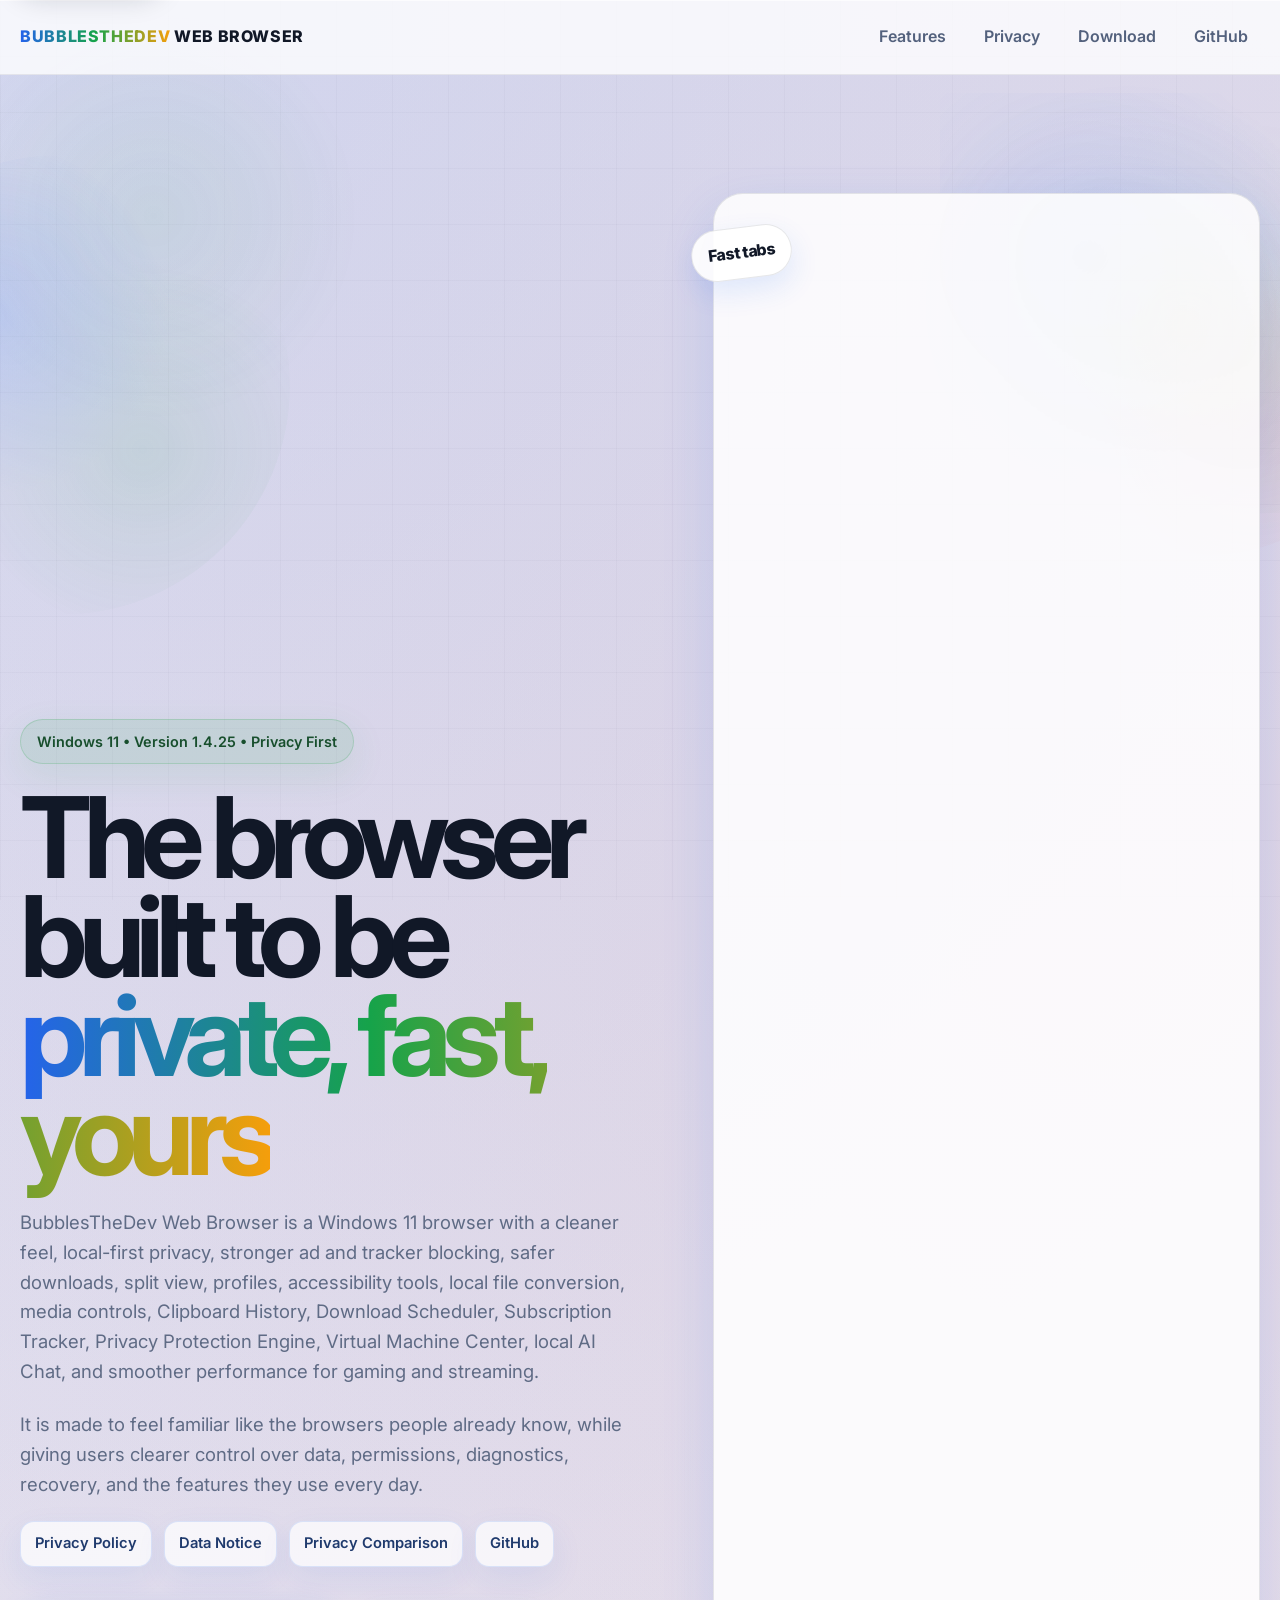
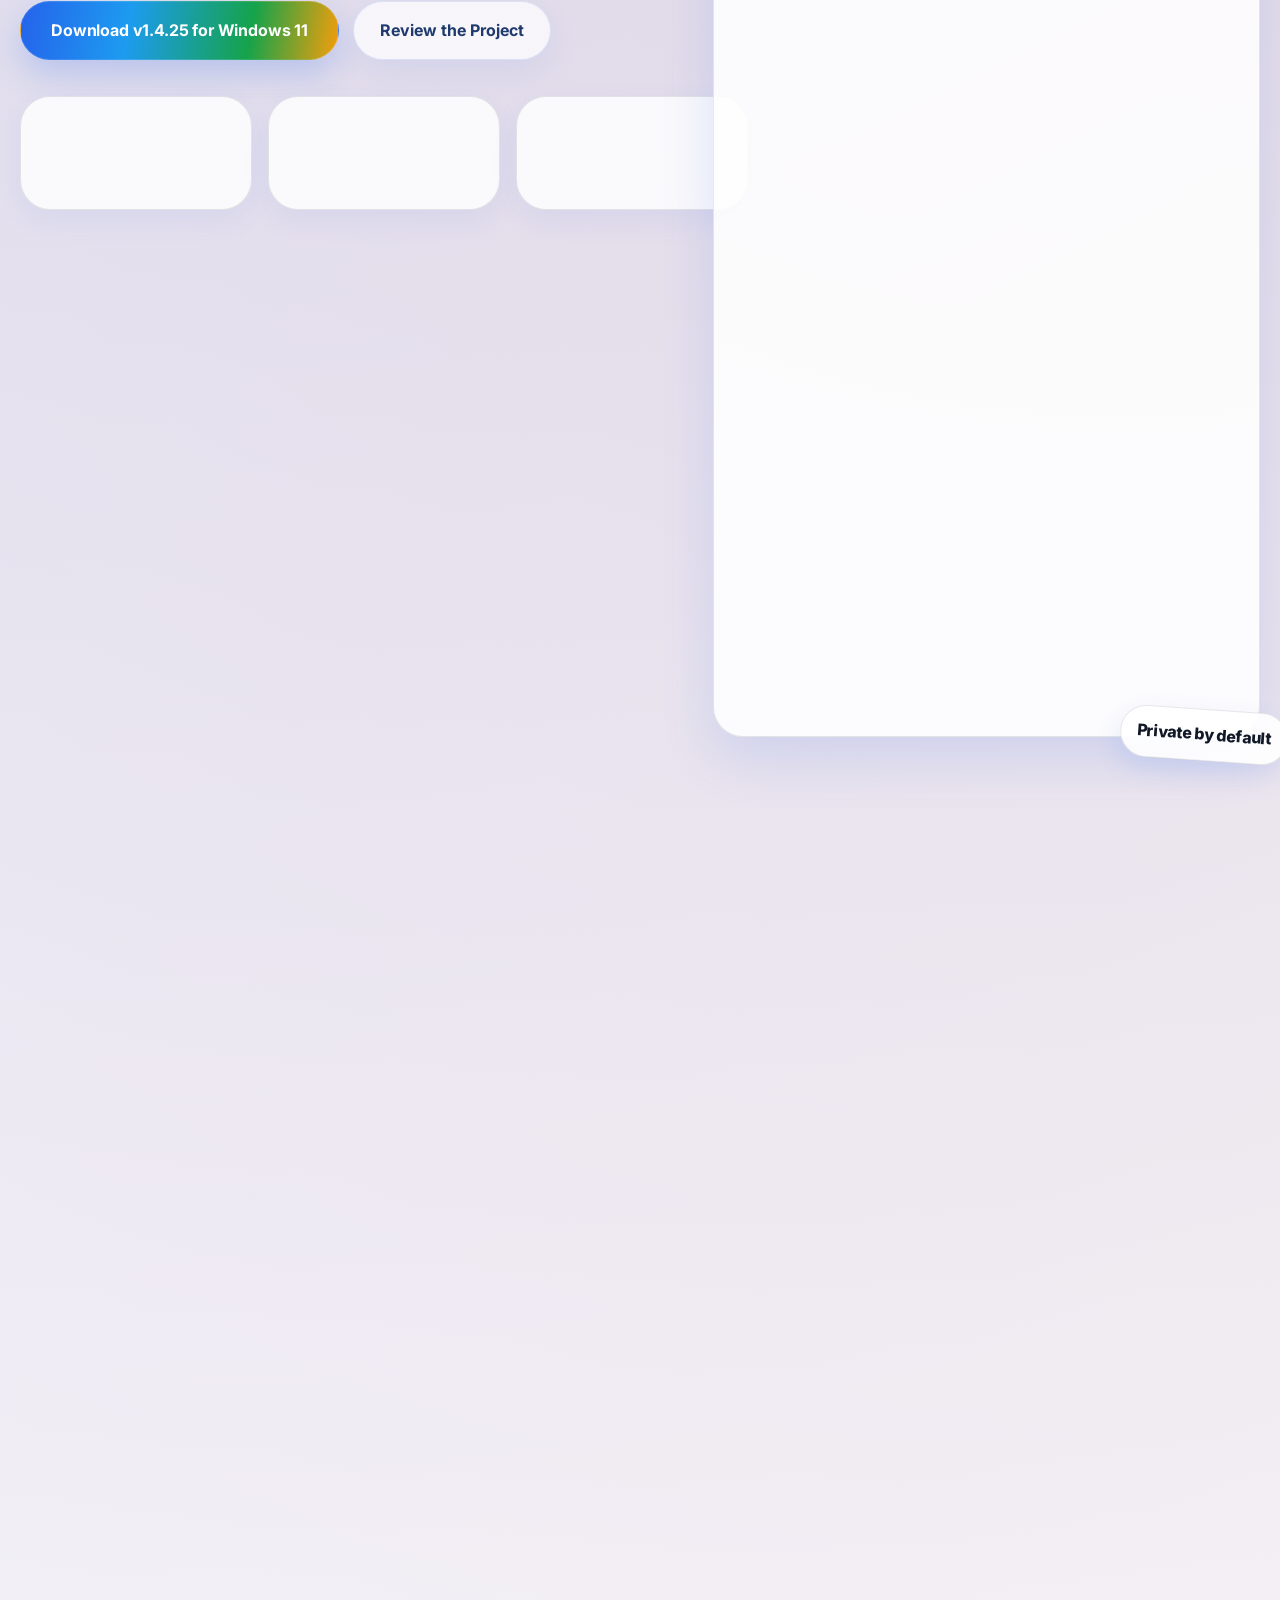
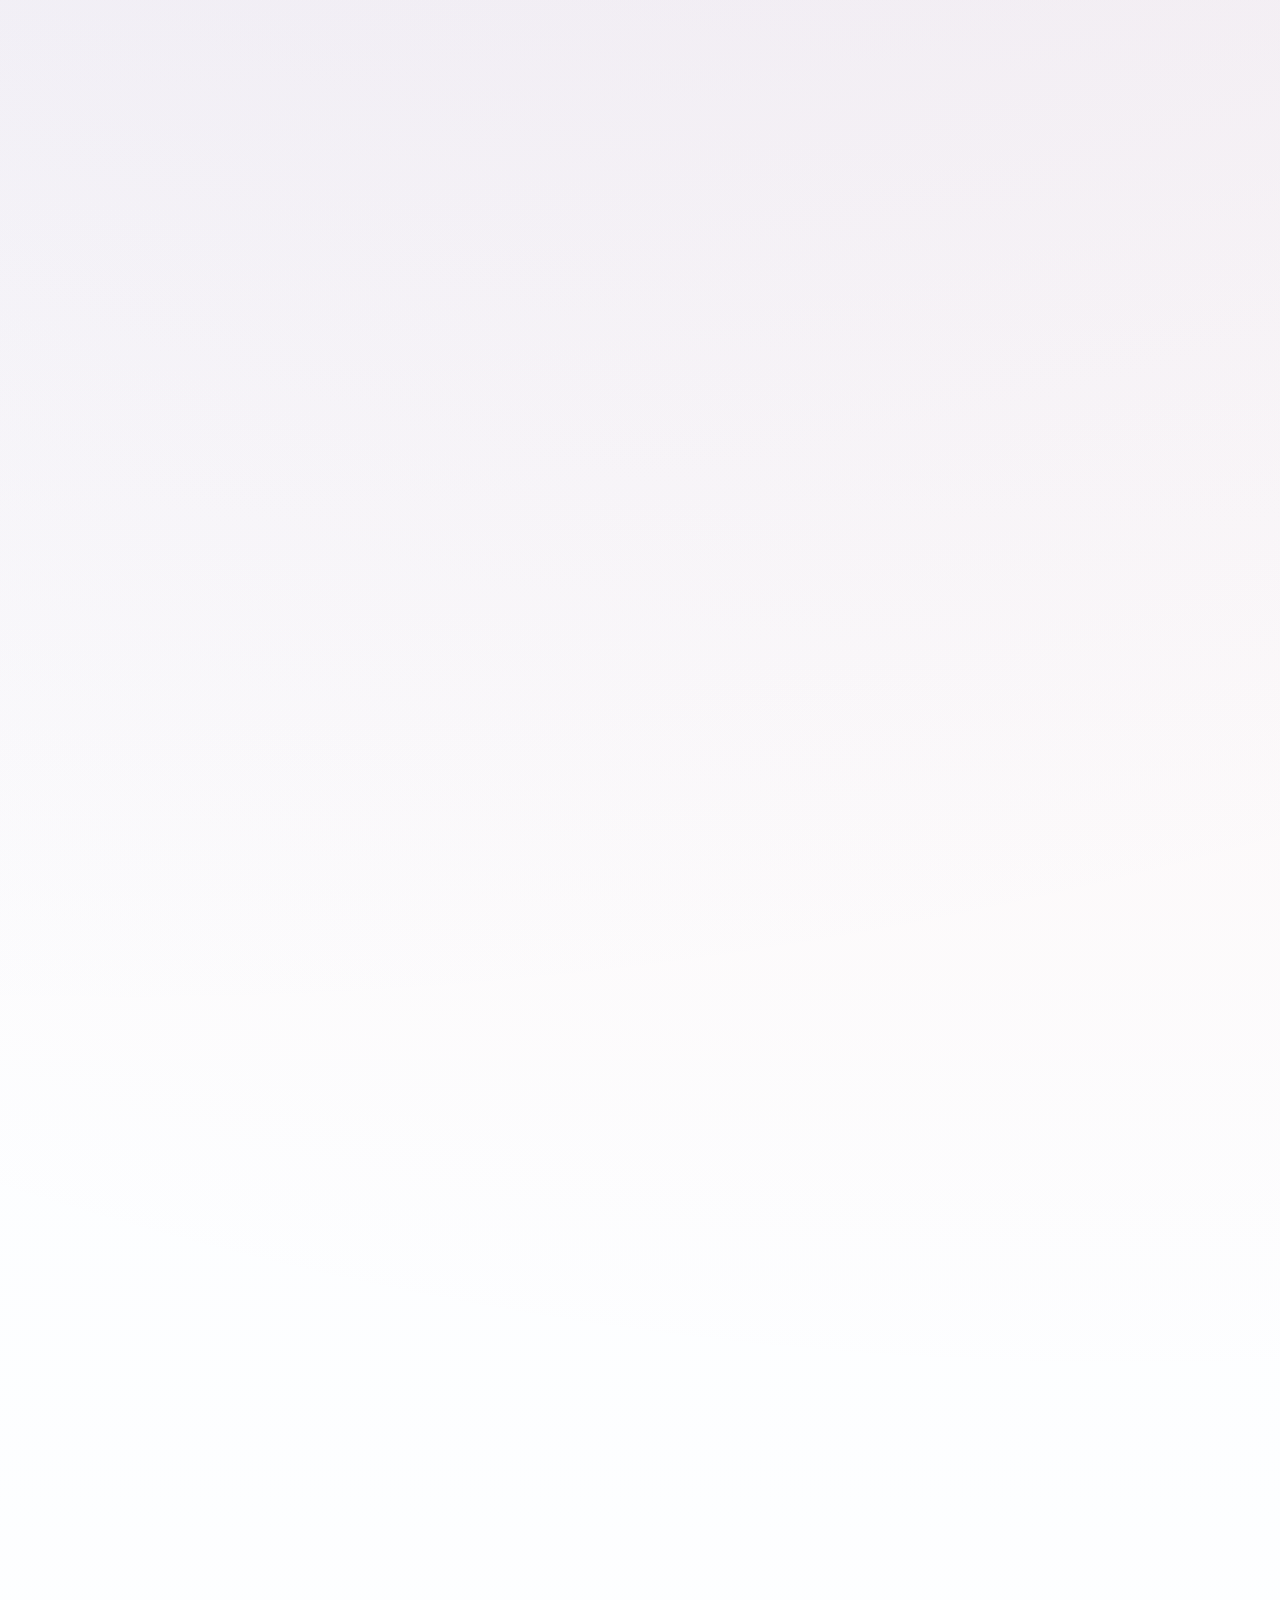
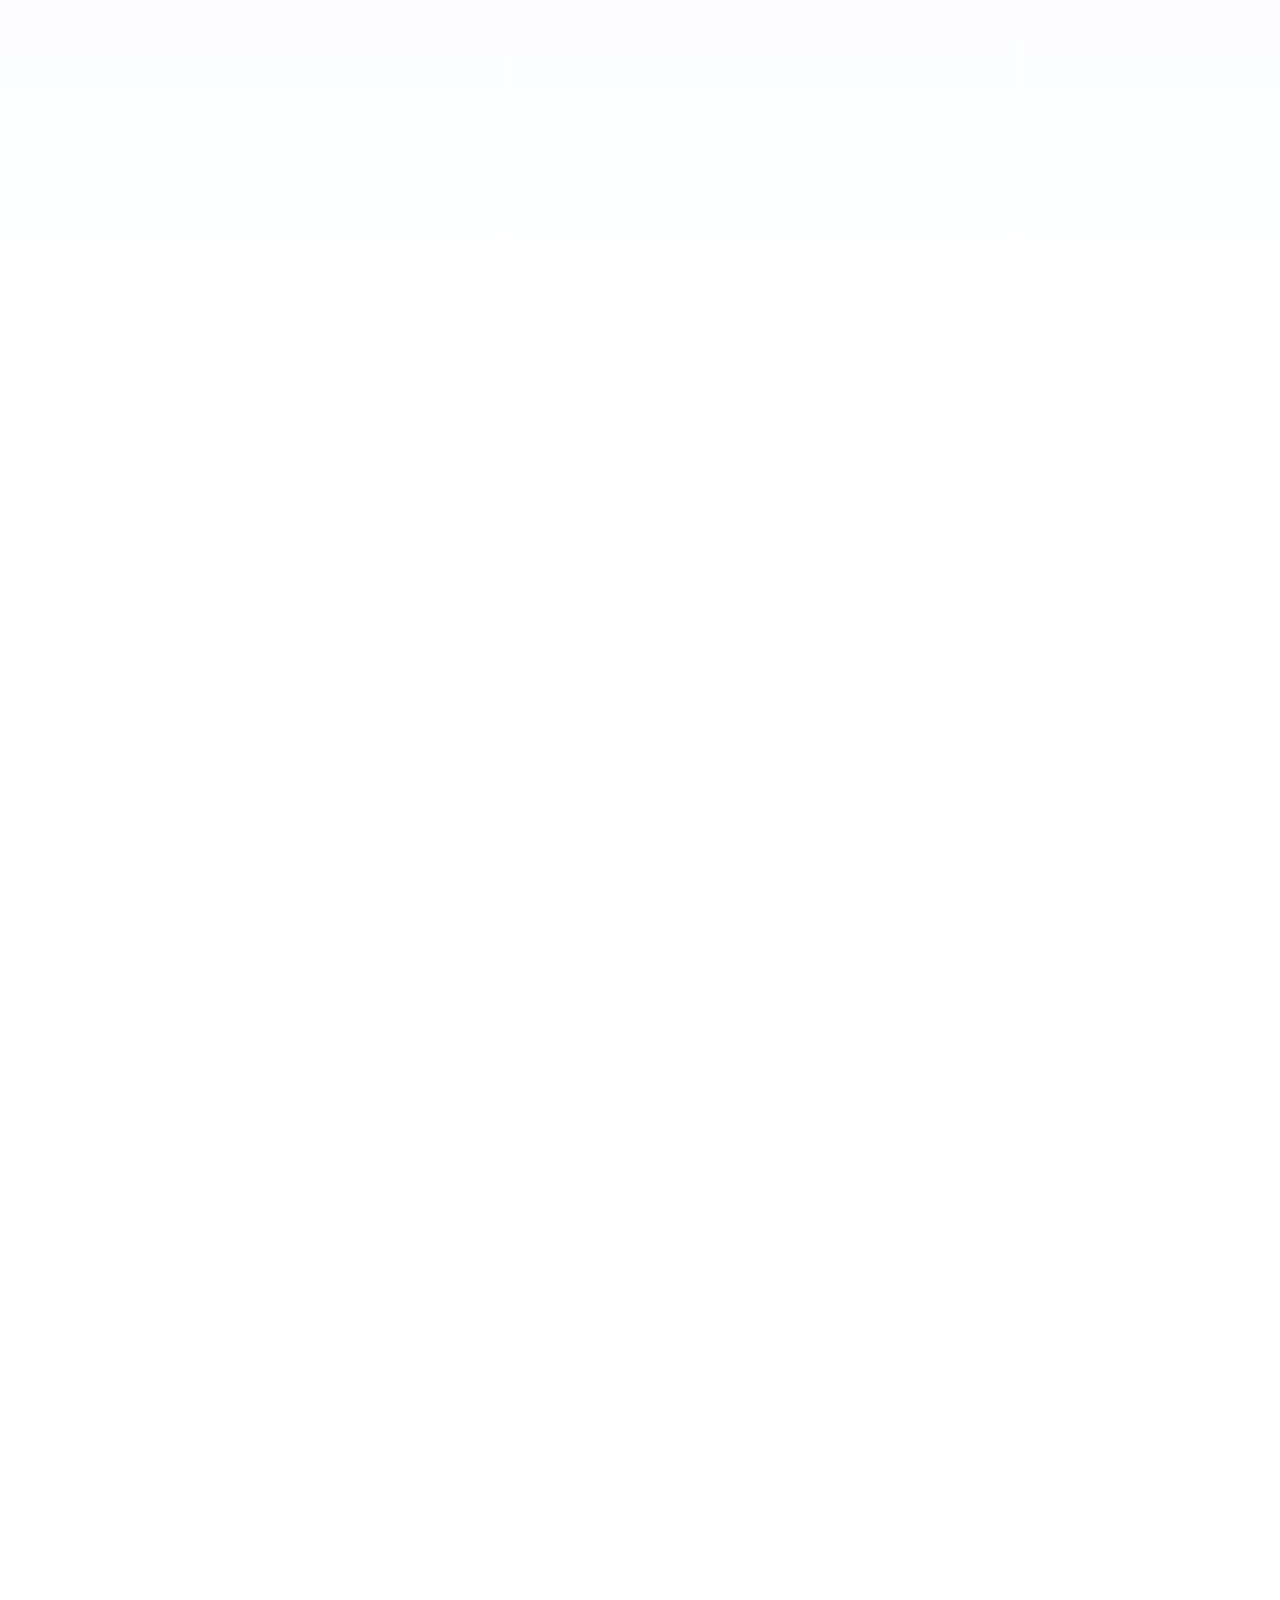
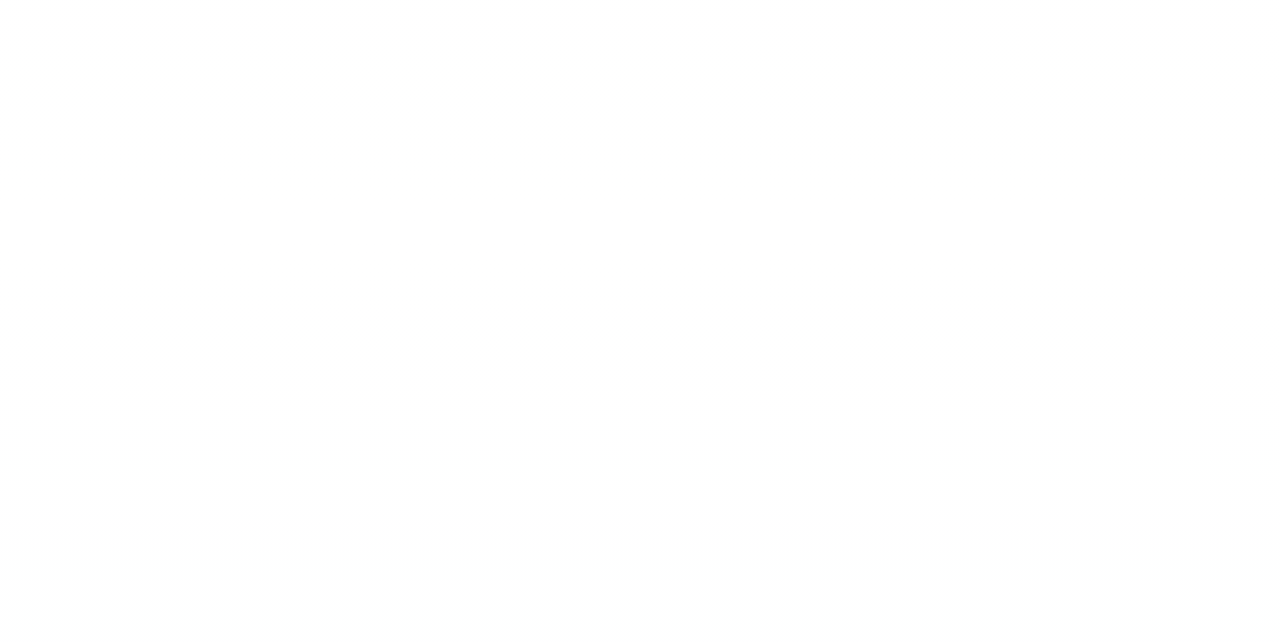
==== index.html @ b4f8d18a "Update index.html Signed-off-by: Jeff | BubblesTheDev <152947339+KernFerm@users.noreply.github.com>" ====
<!DOCTYPE html>
<html lang="en">
<head>
<meta charset="UTF-8" />
<meta name="viewport" content="width=device-width, initial-scale=1.0" />
<link rel="manifest" href="./manifest.webmanifest" />
<link rel="apple-touch-icon" href="./icon-1024.png" />
<link rel="icon" href="./icon-1024.png" type="image/png" />
<title>BubblesTheDev Web Browser | Privacy Browser for Windows 11</title>
<meta
  name="keywords"
  content="BubblesTheDev Web Browser, Bubbles browser, privacy browser for Windows 11, private browser for Windows, local-first browser, no telemetry browser, privacy-first browser, secure browser for Windows 11, browser with ad blocker, browser with ad and tracker blocker, tracker blocking browser, browser with safer downloads, browser with passkey support, browser with split view, browser with accessibility tools, multilingual browser, browser with local AI, browser with diagnostics tools, browser with local PDF editor, browser with anonymous feedback, browser with local website apps, browser with permission indicators, browser with developer workspace, browser with virtual machine center, browser for gamers and streamers, browser with streaming hub, browser with profile isolation, Chrome alternative for privacy, Edge alternative browser, Firefox alternative browser"
/>
<meta
  name="description"
  content="BubblesTheDev Web Browser is a privacy-first browser for Windows 11 with ad and tracker blocking, isolated profiles, safer downloads, split view, local AI Chat, Virtual Machine Center, local PDF tools, anonymous feedback, passkey support, accessibility tools, and multilingual support. A local-first alternative to Chrome, Edge, and Firefox."
/>
<link rel="canonical" href="https://kernferm.github.io/BubblesTheDev-WebBrowser" />
<meta property="og:title" content="BubblesTheDev Web Browser | Privacy Browser for Windows 11" />
<meta property="og:description" content="A privacy-first browser for Windows 11 with ad and tracker blocking, isolated profiles, safer downloads, split view, local AI Chat, Virtual Machine Center, local PDF tools, passkey support, and multilingual support." />
<meta property="og:type" content="website" />
<meta property="og:url" content="https://kernferm.github.io/BubblesTheDev-WebBrowser" />
<link rel="preconnect" href="https://fonts.googleapis.com">
<link rel="preconnect" href="https://fonts.gstatic.com" crossorigin>
<link href="https://fonts.googleapis.com/css2?family=Inter:wght@400;500;600;700;800;900&display=swap" rel="stylesheet">

<style>

:root{
  --bg:#060816;
  --bg2:#0d1328;
  --panel:rgba(17,24,39,.78);
  --panelBorder:rgba(255,255,255,.08);
  --text:#f5f7ff;
  --muted:#9ca9c7;
  --green:#39ff14;
  --greenSoft:#7dff6b;
  --blue:#3b82f6;
  --cyan:#00d4ff;
  --purple:#7c3aed;
  --glow:0 0 40px rgba(59,130,246,.35);
  --glowGreen:0 0 40px rgba(57,255,20,.24);
  --radius:28px;
  --max:1280px;
}

*{
  box-sizing:border-box;
  margin:0;
  padding:0;
}

html{
  scroll-behavior:auto;
}

body{
  font-family:'Inter',sans-serif;
  background:
    radial-gradient(circle at top left, rgba(59,130,246,.22), transparent 25%),
    radial-gradient(circle at top right, rgba(124,58,237,.18), transparent 25%),
    radial-gradient(circle at bottom right, rgba(0,212,255,.14), transparent 20%),
    linear-gradient(180deg,var(--bg),var(--bg2));
  color:var(--text);
  overflow-x:hidden;
  line-height:1.6;
}

body::before{
  content:"";
  position:fixed;
  inset:0;
  background-image:
    linear-gradient(rgba(255,255,255,.02) 1px, transparent 1px),
    linear-gradient(90deg, rgba(255,255,255,.02) 1px, transparent 1px);
  background-size:40px 40px;
  pointer-events:none;
  z-index:-1;
}

.wrap{
  width:min(calc(100% - 40px),var(--max));
  margin:auto;
}

header{
  position:sticky;
  top:0;
  z-index:100;
  background:rgba(6,8,22,.65);
  border-bottom:1px solid rgba(255,255,255,.05);
}

.navbar{
  display:flex;
  justify-content:space-between;
  align-items:center;
  padding:18px 0;
}

.logo{
  font-size:1rem;
  font-weight:800;
  letter-spacing:.12em;
  text-transform:uppercase;
}

.logo span{
  background:linear-gradient(90deg,var(--blue),var(--cyan));
  background-clip:text;
  -webkit-background-clip:text;
  -webkit-text-fill-color:transparent;
}

nav{
  display:flex;
  gap:14px;
  flex-wrap:wrap;
}

nav a{
  text-decoration:none;
  color:var(--muted);
  font-weight:600;
  transition:.25s ease;
}

nav a:hover{
  color:white;
}

.hero{
  padding:100px 0 70px;
}

.hero-grid{
  display:grid;
  grid-template-columns:1.1fr .9fr;
  gap:40px;
  align-items:center;
}

.badge{
  display:inline-flex;
  align-items:center;
  gap:10px;
  background:rgba(57,255,20,.10);
  border:1px solid rgba(57,255,20,.22);
  padding:10px 16px;
  border-radius:999px;
  color:#dcffd3;
  font-size:.9rem;
  font-weight:600;
  margin-bottom:24px;
}

h1{
  font-size:clamp(3.5rem,8vw,6.2rem);
  line-height:.92;
  letter-spacing:-.08em;
  max-width:10ch;
}

.gradient{
  background:linear-gradient(90deg,#fff,var(--green));
  background-clip:text;
  -webkit-background-clip:text;
  -webkit-text-fill-color:transparent;
}

.hero p{
  margin-top:24px;
  color:var(--muted);
  max-width:620px;
  font-size:1.08rem;
}

.trust-links{
  display:flex;
  gap:12px;
  flex-wrap:wrap;
  margin-top:22px;
}

.trust-link{
  text-decoration:none;
  color:#dcffd3;
  border:1px solid rgba(57,255,20,.14);
  background:rgba(57,255,20,.04);
  padding:10px 14px;
  border-radius:14px;
  font-size:.92rem;
  font-weight:600;
  transition:.25s ease;
}

.trust-link:hover{
  color:#fff;
  border-color:rgba(57,255,20,.32);
  background:rgba(57,255,20,.10);
  box-shadow:var(--glowGreen);
}

.hero-buttons{
  display:flex;
  gap:14px;
  flex-wrap:wrap;
  margin-top:34px;
}

.btn{
  padding:16px 24px;
  border-radius:22px;
  text-decoration:none;
  font-weight:700;
  transition:.25s ease;
}

.btn-primary{
  background:linear-gradient(120deg,#ff5ef1 0%, #ffde59 18%, #39ff14 42%, #00f6ff 70%, #4d8dff 100%);
  color:#03130c;
  border:1px solid rgba(255,255,255,.12);
  box-shadow:
    0 0 0 1px rgba(255,255,255,.06) inset,
    0 14px 34px rgba(0,0,0,.28);
  letter-spacing:-.01em;
}

.btn-primary:hover{
  transform:translateY(-3px) scale(1.02);
  box-shadow:
    0 0 0 1px rgba(255,255,255,.08) inset,
    0 18px 38px rgba(0,0,0,.32),
    -16px 0 34px rgba(255,77,248,.24),
    0 -10px 28px rgba(255,234,0,.20),
    18px 0 38px rgba(0,212,255,.24),
    0 12px 42px rgba(34,167,255,.22);
}

.btn-secondary{
  border:1px solid rgba(255,255,255,.08);
  background:rgba(255,255,255,.03);
  color:white;
}

.hero-stats{
  display:grid;
  grid-template-columns:repeat(3,1fr);
  gap:16px;
  margin-top:36px;
}

.stat{
  padding:22px;
  border-radius:22px;
  background:var(--panel);
  border:1px solid var(--panelBorder);
}

.stat h3{
  font-size:1.8rem;
  margin-bottom:4px;
  color:var(--greenSoft);
}

.stat p{
  margin:0;
  font-size:.92rem;
}

.browser-preview{
  position:relative;
}

.glow{
  position:absolute;
  width:420px;
  height:420px;
  background:radial-gradient(circle, rgba(59,130,246,.35), transparent 70%);
  top:-100px;
  right:-100px;
  z-index:-1;
  opacity:.35;
}

.window{
  border-radius:30px;
  overflow:hidden;
  border:1px solid rgba(255,255,255,.08);
  background:#0c1222;
  box-shadow:0 40px 80px rgba(0,0,0,.45);
}

.window-top{
  padding:16px;
  display:flex;
  align-items:center;
  justify-content:space-between;
  background:#111827;
  border-bottom:1px solid rgba(255,255,255,.05);
}

.dots{
  display:flex;
  gap:8px;
}

.dots div{
  width:12px;
  height:12px;
  border-radius:50%;
  background:linear-gradient(135deg,var(--blue),var(--cyan));
}

.urlbar{
  width:65%;
  background:rgba(255,255,255,.06);
  padding:12px 18px;
  border-radius:999px;
  text-align:center;
  color:#b6c3e1;
  font-size:.9rem;
}

.window-content{
  padding:26px;
}

.preview-card{
  background:rgba(255,255,255,.03);
  border:1px solid rgba(255,255,255,.05);
  padding:20px;
  border-radius:22px;
  margin-bottom:18px;
}

.preview-card h4{
  margin-bottom:10px;
  font-size:1.1rem;
  color:var(--greenSoft);
}

.preview-card p{
  color:var(--muted);
  font-size:.96rem;
}

.section{
  padding:70px 0;
}

.section-head{
  margin-bottom:34px;
}

.section-head h2{
  font-size:clamp(2.2rem,4vw,3.4rem);
  line-height:1;
  letter-spacing:-.05em;
  color:#efffe9;
  text-shadow:0 0 22px rgba(57,255,20,.08);
}

.section-head p{
  margin-top:16px;
  color:var(--muted);
  max-width:700px;
}

.features{
  display:grid;
  grid-template-columns:repeat(3,1fr);
  gap:22px;
}

.feature{
  padding:28px;
  border-radius:26px;
  background:var(--panel);
  border:1px solid var(--panelBorder);
  transition:.25s ease;
}

.feature:hover{
  transform:translateY(-5px);
  border-color:rgba(57,255,20,.28);
  box-shadow:0 20px 50px rgba(57,255,20,.10);
}

.feature h3{
  margin-bottom:12px;
  font-size:1.15rem;
  color:var(--greenSoft);
}

.feature p{
  color:var(--muted);
}

.feature p.gaming-warning{
  color:#d93025 !important;
  font-size:.78rem;
  line-height:1.45;
  margin-top:.75rem;
}

.trust-grid{
  display:grid;
  grid-template-columns:repeat(3,1fr);
  gap:22px;
}

.trust-card{
  padding:28px;
  border-radius:26px;
  background:var(--panel);
  border:1px solid var(--panelBorder);
}

.trust-card h3{
  margin-bottom:12px;
  font-size:1.15rem;
  color:var(--greenSoft);
}

.trust-card p{
  color:var(--muted);
}

.download-box{
  padding:50px;
  border-radius:36px;
  background:
    radial-gradient(circle at top left, rgba(59,130,246,.25), transparent 20%),
    radial-gradient(circle at bottom right, rgba(124,58,237,.25), transparent 25%),
    rgba(12,18,34,.92);
  border:1px solid rgba(255,255,255,.08);
  text-align:center;
}

.download-box h2{
  font-size:3rem;
  letter-spacing:-.05em;
  color:#efffe9;
  text-shadow:0 0 22px rgba(57,255,20,.08);
}

.download-box p{
  margin:20px auto 0;
  max-width:760px;
  color:var(--muted);
}

.download-actions{
  display:flex;
  justify-content:center;
  gap:16px;
  flex-wrap:wrap;
  margin-top:34px;
}

.download-meta{
  margin-top:18px;
  color:var(--muted);
  font-size:.96rem;
}

.download-meta strong{
  color:#ff8a2a;
}

.download-notice{
  margin-top:22px;
  padding:22px 24px;
  border-radius:22px;
  border:1px solid rgba(255,255,255,.08);
  background:rgba(255,255,255,.03);
  text-align:left;
  color:var(--green);
}

.download-notice h3{
  margin-bottom:10px;
  font-size:1.1rem;
  color:var(--green);
}

.download-notice p{
  margin:0;
  color:var(--green);
}

.download-notice p + p{
  margin-top:12px;
}

.download-notice ul{
  margin-top:14px;
  padding-left:20px;
}

.download-notice li{
  color:var(--green);
}

.download-notice li + li{
  margin-top:8px;
}

footer{
  padding:50px 0;
}

.footer-box{
  border-top:1px solid rgba(255,255,255,.06);
  padding-top:30px;
  color:var(--muted);
}

.footer-box strong,
.footer-box p{
  color:#39ff14;
}

.footer-links{
  margin-top:18px;
  display:flex;
  flex-wrap:wrap;
  gap:18px;
}

.footer-links a,
.footer-links a:visited{
  color:#ff3131;
  text-decoration:none;
}

.footer-links a:hover{
  color:#ff3131;
}

@media(max-width:1000px){

.hero-grid{
  grid-template-columns:1fr;
}

.features{
  grid-template-columns:1fr 1fr;
}

}

@media(max-width:760px){

.features,
.hero-stats{
  grid-template-columns:1fr;
}

.trust-grid{
  grid-template-columns:1fr;
}

.hero{
  padding-top:70px;
}

.download-box{
  padding:30px;
}

h1{
  max-width:100%;
}

}

</style>
<link rel="stylesheet" href="./site-performance.css">
<link rel="stylesheet" href="./site-accessibility.css">
<script src="./site.js" defer></script>
</head>

<body>
<a class="skip-link" href="#main-content">Skip to content</a>

<header>
  <div class="wrap navbar">
    <div class="logo">
      <span>BubblesTheDev</span> Web Browser
    </div>

    <nav aria-label="Primary navigation">
      <a href="#features">Features</a>
      <a href="./PrivacyPolicy.html">Privacy</a>
      <a href="#download">Download</a>
      <a href="https://github.com/KernFerm/BubblesTheDev-WebBrowser">GitHub</a>
    </nav>
  </div>
</header>

<main id="main-content">

<section class="hero">
  <div class="wrap hero-grid">

    <div>

      <div class="badge">
        Windows 11 &bull; Version 1.4.25 &bull; Privacy First
      </div>

      <h1>
        The browser built to be <span class="gradient">private, fast, yours</span>
      </h1>

      <p>
        BubblesTheDev Web Browser is a Windows 11 browser with a cleaner feel, local-first privacy, stronger ad and tracker blocking, safer downloads, split view, profiles, accessibility tools, local file conversion, media controls, Clipboard History, Download Scheduler, Subscription Tracker, Privacy Protection Engine, Virtual Machine Center, local AI Chat, and smoother performance for gaming and streaming.
      </p>

      <p>
        It is made to feel familiar like the browsers people already know, while giving users clearer control over data, permissions, diagnostics, recovery, and the features they use every day.
      </p>

      <div class="trust-links">
        <a class="trust-link" href="./PrivacyPolicy.html">Privacy Policy</a>
        <a class="trust-link" href="./DataCollectionAndPrivacyNotice.html">Data Notice</a>
        <a class="trust-link" href="./BrowserPrivacyComparison.html">Privacy Comparison</a>
        <a class="trust-link" href="https://github.com/KernFerm/BubblesTheDev-WebBrowser">GitHub</a>
      </div>

      <div class="hero-buttons">
        <a class="btn btn-primary" href="#download">
          Download v1.4.25 for Windows 11
        </a>

        <a class="btn btn-secondary" href="https://github.com/KernFerm/BubblesTheDev-WebBrowser">
          Review the Project
        </a>
      </div>

      <div class="hero-stats">

        <div class="stat">
          <h3>679+</h3>
          <p>Supported languages</p>
        </div>

        <div class="stat">
          <h3>Windows 11</h3>
          <p>Built for modern PCs</p>
        </div>

        <div class="stat">
          <h3>Privacy First</h3>
          <p>Local-first browsing</p>
        </div>

      </div>

    </div>

    <div class="browser-preview">

      <div class="glow"></div>

      <div class="window">

        <div class="window-top">

          <div class="dots">
            <div></div>
            <div></div>
            <div></div>
          </div>

          <div class="urlbar">
            bubbles://home
          </div>

        </div>

      <div class="window-content">

          <div class="preview-card">
            <h4>Local-First Browsing</h4>
            <p>
              Built for everyday Windows use with clearer controls, isolated profiles, privacy-focused defaults, and practical browser tools.
            </p>
          </div>

          <div class="preview-card">
            <p><strong>Everyday Browsing</strong></p>
            <h4>Profiles, Guest Mode, and Recovery</h4>
            <p>
              Create up to 10 local browser profiles with isolated sessions, Guest Mode, restore tools, and clearer profile switching for everyday browsing.
            </p>
          </div>

          <div class="preview-card">
            <p><strong>Still In Place</strong></p>
            <h4>Local File Converter</h4>
            <p>
              Convert supported files locally with safe output choices, progress, cancellation, batch limits, archive manifests, and completed-file reveal actions.
            </p>
          </div>

          <div class="preview-card">
            <h4>Modern Privacy Controls</h4>
            <p>
          Local-first browsing, no built-in telemetry or analytics, passkey support, safer downloads, stricter fingerprinting protection, ad and tracker blocking, site privacy reports, permission indicators, and accessibility-focused features.
            </p>
          </div>

        </div>

      </div>

    </div>

  </div>
</section>

<section class="section">

  <div class="wrap">

    <div class="section-head">
      <h2>Why People Can Review It Before Installing</h2>

      <p>
        A browser should earn trust before asking for a download. BubblesTheDev Web Browser makes its privacy model, documentation, release notes, and project information visible so people can review what they are installing first.
      </p>
    </div>

    <div class="trust-grid">

      <div class="trust-card">
        <h3>No Built-In Telemetry</h3>
        <p>
          The browser is documented as avoiding built-in telemetry and analytics for ordinary browsing.
        </p>
      </div>

      <div class="trust-card">
        <h3>Local-First By Default</h3>
        <p>
          Browser data is designed to stay on the device by default, with isolated profiles, Guest Mode, and user-controlled browser settings.
        </p>
      </div>

      <div class="trust-card">
        <h3>Public Docs And GitHub</h3>
        <p>
          Visitors can review the project's public documentation, release notes, and repository before installing.
        </p>
      </div>

      <div class="trust-card">
        <h3>Visible Update Model</h3>
        <p>
          Updates use a visible installer flow instead of a hidden silent background patch model.
        </p>
      </div>

      <div class="trust-card">
        <h3>User-Controlled Diagnostics</h3>
        <p>
          Diagnostics are designed to stay local unless the user explicitly exports them or enables supported reporting.
        </p>
      </div>

      <div class="trust-card">
        <h3>Transparent Download Path</h3>
        <p>
          The site shows the installer version being offered and links to the same public project and documentation pages.
        </p>
      </div>

    </div>

  </div>

</section>

<section class="section" id="features">

  <div class="wrap">

    <div class="section-head">
      <h2>Modern Features Without the Clutter</h2>

      <p>
        Built-in features are meant to feel useful in daily browsing without turning background data collection into the product.
      </p>
    </div>

    <div class="features">
      <div class="feature">
        <p><strong>Still In Place</strong></p>
        <h3>Local File Converter</h3>
        <p>
          Convert supported images, text, documents, spreadsheets, archives, audio, and video locally with safe output choices, progress, cancellation, and completed-file reveal actions.
        </p>
      </div>
      <div class="feature">
        <p><strong>Still In Place</strong></p>
        <h3>Universal Media Controls</h3>
        <p>
          Control active media tabs from one browser-owned panel with play or pause, previous and next where supported, mute, volume, and Go to Tab.
        </p>
      </div>
      <div class="feature">
        <p><strong>Still In Place</strong></p>
        <h3>Clipboard History</h3>
        <p>
          Turn on optional local Clipboard History with 10, 25, or 50 item limits, retention choices, hidden previews, Copy Again, Pin, Delete, and Clear All.
        </p>
      </div>
      <div class="feature">
        <p><strong>Still In Place</strong></p>
        <h3>Privacy Protection Engine</h3>
        <p>
          Use local ad, tracker, fingerprinting, cookie, tracking-parameter, malicious-request, cryptomining, compatibility, and site privacy controls with current-tab reports.
        </p>
      </div>
      <div class="feature">
        <p><strong>Still In Place</strong></p>
        <h3>Subscription Tracker</h3>
        <p>
          Track recurring services locally with manual entries, review tools, duplicate hints, renewal views, privacy controls, and CSV export.
        </p>
      </div>
      <div class="feature">
        <p><strong>Local AI</strong></p>
        <h3>AI Chat</h3>
        <p>
          Use optional local Ollama AI Chat in its own panel or pop-out window, with responding-model status, local model management, local loopback-only chat, and improved installer setup visibility.
        </p>
      </div>
      <div class="feature">
        <p><strong>Installer Experience</strong></p>
        <h3>Installer Dashboard</h3>
        <p>
          Follow setup progress in a clearer dashboard-style installer view with readable rows for browser setup, optional AI setup, skipped model downloads, and final verification.
        </p>
      </div>

      <div class="feature">
        <p><strong>Local AI</strong></p>
        <h3>Ollama Model Management</h3>
        <p>
          Install or connect Ollama, enable AI Chat from Tools, choose installed local models, download starter models from the browser, and cancel model downloads when needed.
        </p>
      </div>


      <div class="feature">
        <p><strong>PDF Tools</strong></p>
        <h3>Local PDF Editor</h3>
        <p>
          Open PDFs in a visible editor with click-to-place text, notes, highlights, freehand signing, typed signatures, drag-and-resize placement, and Save Copy support.
        </p>
      </div>

      <div class="feature">
        <p><strong>Privacy Tools</strong></p>
        <h3>Site Privacy Reports</h3>
        <p>
          Review local per-site privacy details, observed blocker events, permission behavior, Canvas protection, JavaScript protection, and privacy preset state.
        </p>
      </div>

      <div class="feature">
        <h3>Streaming Hub</h3>
        <p>
          Open supported streaming services with organized session handling, isolated sessions, and a cleaner browsing workflow.
        </p>
      </div>

      <div class="feature">
        <h3>Split View Browsing</h3>
        <p>
          Work, stream, compare, and multitask with dual-page viewing directly inside the browser.
        </p>
      </div>

      <div class="feature">
        <h3>Profiles & Recovery</h3>
        <p>
          Manage up to 10 isolated local browser profiles with Guest Mode, restore points, recovery tools, and profile security controls.
        </p>
      </div>

      <div class="feature">
        <h3>Safer Downloads</h3>
        <p>
          Windows-focused download handling, trusted-root certificate checks, and additional safety controls help improve trust and usability.
        </p>
      </div>

      <div class="feature">
        <h3>Multilingual Platform</h3>
        <p>
          Support for over 679 languages with locale detection and modern multilingual browsing support.
        </p>
      </div>

      <div class="feature">
        <h3>Local Diagnostics</h3>
        <p>
          Use offline summaries, runtime health feedback, and user-controlled diagnostics that remain local by default unless you explicitly export or enable reporting.
        </p>
      </div>

      <div class="feature">
        <p><strong>Modern Browser Tools</strong></p>
        <h3>Tabs, Workspaces, And Website Apps</h3>
        <p>
          Organize vertical tabs, tab groups, saved workspaces, duplicate-tab warnings, local website app shortcuts, and local sidebar preferences per profile.
        </p>
      </div>
      <div class="feature">
        <h3>Accessibility Tools</h3>
        <p>
          Reading tools, simplified layouts, focus modes, and accessibility-focused browsing features.
        </p>
      </div>

      <div class="feature">
        <h3>Performance Focused</h3>
        <p>
          Built to stay responsive during gaming, streaming, productivity, and heavier workloads with visible runtime controls.
        </p>
      </div>

      <div class="feature">
        <p><strong>Gaming And Streaming</strong></p>
        <h3>Gaming Support And GPU Control</h3>
        <p>
          Detects many current, EA-published, Steam-distributed, and upcoming PC games while keeping Steam and EA App launchers from triggering game mode by themselves. The Performance panel also lets users disable or enable Chromium hardware acceleration after a browser restart.
        </p>
        <p class="gaming-warning">
          Does not bypass anti-cheat, modify games, inject into game processes, or interfere with gaming security systems.
        </p>
      </div>

      <div class="feature">
        <p><strong>Feedback</strong></p>
        <h3>Anonymous Feedback</h3>
        <p>
          Send short product feedback from Help or Ctrl+Shift+F with category-specific message examples, local privacy checks, and optional basic browser details.
        </p>
      </div>

      <div class="feature">
        <h3>Local Music Player</h3>
        <p>
          Play your music inside the browser with a local-first music player designed for simple playback without turning media use into a cloud-heavy feature.
        </p>
      </div>

      <div class="feature">
        <h3>Music Downloader</h3>
        <p>
          Use the built-in music downloader for supported downloads with clearer controls, practical workflow support, and the same local-first browser approach.
        </p>
      </div>

    </div>

  </div>

</section>

<section class="section" id="everyday-use">

  <div class="wrap">

    <div class="section-head">
      <h2>Built for Real Everyday Windows Use</h2>

      <p>
        Designed for people who want a practical Windows browser with clearer controls, local-first privacy, and visible project documentation.
      </p>
    </div>

    <div class="features">
      <div class="feature">
        <p><strong>Still In Place</strong></p>
        <h3>Download Scheduler</h3>
        <p>
          Schedule supported public HTTP and HTTPS downloads locally, choose optional destination folders, reschedule, cancel, remove, or start downloads now.
        </p>
      </div>
      <div class="feature">
        <p><strong>Still In Place</strong></p>
        <h3>Developer Workspace</h3>
        <p>
          Launch supported developer tools and trusted developer websites from one browser workspace, save favorites, and open Virtual Machine Center when setup guidance is needed.
        </p>
      </div>
      <div class="feature">
        <p><strong>Still In Place</strong></p>
        <h3>Per-Tab Volume Mixer</h3>
        <p>
          Set individual tab volume levels from 0 to 100 percent without changing Windows master volume or unrelated apps.
        </p>
      </div>
      <div class="feature">
        <p><strong>Still In Place</strong></p>
        <h3>Privacy Request Inspector</h3>
        <p>
          Review recent current-tab privacy decisions, compatibility allow rules, tracking-parameter cleanup, cookie protections, source lists, and matched rules locally.
        </p>
      </div>
      <div class="feature">
        <p><strong>Still In Place</strong></p>
        <h3>Local Service Catalog</h3>
        <p>
          Improve subscription name recognition with bundled public provider-reference data while keeping the tool local-first.
        </p>
      </div>
      <div class="feature">
        <p><strong>Everyday Browsing</strong></p>
        <h3>Browser Profiles</h3>
        <p>
          Create and manage up to 10 local browser profiles with isolated sessions and smoother profile switching.
        </p>
      </div>

      <div class="feature">
        <p><strong>Everyday Browsing</strong></p>
        <h3>Connected Account Identity</h3>
        <p>
          Profiles can show clearer local profile-card names and avatars for easier profile switching.
        </p>
      </div>

      <div class="feature">
        <p><strong>Everyday Browsing</strong></p>
        <h3>Guest Mode & Recovery</h3>
        <p>
          Use Guest Mode for temporary browsing and benefit from stronger local profile recovery, restore, and profile-security controls.
        </p>
      </div>

      <div class="feature">
        <p><strong>Everyday Media Tools</strong></p>
        <h3>Picture-in-Picture And Link Safety</h3>
        <p>
          Use browser-managed Picture-in-Picture controls where video is available, plus local link-safety checks before opening suspicious links.
        </p>
      </div>
    </div>
  </div>
</section>

<section class="section" id="download">

  <div class="wrap">

    <div class="download-box">

      <h2>Download BubblesTheDev Web Browser</h2>

      <p>
        Built for Windows 11 users who want a more transparent, local-first browser with isolated profiles, safer downloads, local file conversion, media controls, Clipboard History, Download Scheduler, Subscription Tracker, Privacy Protection Engine, Virtual Machine Center, local AI Chat, accessibility tools, multilingual support, and practical everyday controls.
      </p>

      <div class="download-actions">

        <a class="btn btn-primary" href="https://github.com/KernFerm/BubblesTheDev-WebBrowser/releases/latest">
          Download v1.4.25
        </a>

        <a class="btn btn-secondary" href="https://github.com/KernFerm/BubblesTheDev-WebBrowser">
          View Project
        </a>

      </div>

      <p class="download-meta">
        Installer: <strong>BubblesTheDev Web Browser_Installer_1.4.25.exe</strong> &bull; Platform: <strong>Windows 11 x64</strong>
      </p>

      <div class="download-notice">
        <h3>Before You Run It</h3>
        <p>
          On some Windows systems, you may see a standard SmartScreen or antivirus prompt before the installer opens.
        </p>
        <p>
          If Windows SmartScreen or your antivirus shows a warning, review the installer name, version, and source before continuing.
        </p>
        <ul>
          <li>Download only from the official website or the official GitHub release page</li>
          <li>Verify the installer name and version match the page</li>
          <li>Review the public privacy and documentation pages if you want more detail first</li>
          <li>Continue only if the file matches the official release you intended to download.</li>
        </ul>
      </div>

    </div>

  </div>

</section>
</main>
<footer>

  <div class="wrap footer-box">

    <strong>BubblesTheDev Web Browser</strong>

    <p style="margin-top:12px;">
      A local-first browser for Windows 11 built around privacy, control, and everyday usability.
    </p>

    <div class="footer-links">

      <a href="./PrivacyPolicy.html">Privacy Policy</a>
      <a href="./TOS.html">Terms of Service</a>
      <a href="./EULA.html">EULA</a>
      <a href="./GlobalUserRights.html">Global User Rights</a>
      <a href="./EUDigitalRights.html">EU Digital Rights</a>

    </div>
  </div>
</footer>

</body>
</html>
---- site-performance.css ----
:root {
  --bg: #f7f9ff;
  --bg2: #ffffff;
  --panel: rgba(255, 255, 255, .82);
  --panelBorder: rgba(20, 29, 55, .10);
  --text: #111827;
  --muted: #5f6b85;
  --green: #167a42;
  --greenSoft: #16883f;
  --blue: #2563eb;
  --cyan: #0891b2;
  --purple: #7c3aed;
  --glow: 0 26px 80px rgba(37, 99, 235, .18);
  --glowGreen: 0 26px 80px rgba(22, 122, 66, .14);
  color-scheme: light;
}

html {
  text-rendering: optimizeLegibility;
  -webkit-font-smoothing: antialiased;
}

body {
  min-height: 100vh;
  background:
    radial-gradient(circle at 10% 0%, rgba(66, 133, 244, .22), transparent 28%),
    radial-gradient(circle at 88% 6%, rgba(255, 113, 91, .18), transparent 26%),
    radial-gradient(circle at 80% 62%, rgba(251, 188, 5, .18), transparent 24%),
    linear-gradient(180deg, #f8fbff 0%, #ffffff 44%, #f3f7ff 100%) !important;
  overscroll-behavior-x: none;
}

body::before {
  opacity: .65;
  background-image:
    radial-gradient(circle at 12% 24%, rgba(52, 168, 83, .12), transparent 16%),
    radial-gradient(circle at 88% 34%, rgba(66, 133, 244, .14), transparent 18%),
    linear-gradient(rgba(17, 24, 39, .035) 1px, transparent 1px),
    linear-gradient(90deg, rgba(17, 24, 39, .035) 1px, transparent 1px);
  background-size: auto, auto, 56px 56px, 56px 56px;
}

img,
svg {
  max-width: 100%;
}

header {
  background: rgba(255, 255, 255, .78) !important;
  border-bottom: 1px solid rgba(17, 24, 39, .08) !important;
  box-shadow: 0 1px 0 rgba(255, 255, 255, .7) inset;
}

header.is-scrolled {
  background: rgba(255, 255, 255, .94) !important;
  box-shadow: 0 18px 52px rgba(37, 99, 235, .12);
}

.navbar {
  padding: 15px 0 !important;
}

.logo {
  color: #111827;
  letter-spacing: .04em !important;
}

.logo span {
  background: linear-gradient(90deg, #2563eb, #16a34a, #f59e0b) !important;
  background-clip: text !important;
  -webkit-background-clip: text !important;
}

nav a {
  color: #53617d !important;
  border-radius: 999px;
  padding: 9px 12px;
  transition-property: color, background, border-color, box-shadow, transform;
}

nav a:hover,
nav a.is-active {
  color: #111827 !important;
  background: rgba(37, 99, 235, .08);
}

.hero {
  padding: 118px 0 82px !important;
}

.hero-grid {
  grid-template-columns: minmax(0, 1fr) minmax(360px, .86fr) !important;
  gap: 56px !important;
}

.badge {
  color: #184f2d !important;
  background: rgba(52, 168, 83, .12) !important;
  border-color: rgba(52, 168, 83, .22) !important;
  box-shadow: 0 12px 36px rgba(52, 168, 83, .10);
}

h1 {
  max-width: 12ch !important;
  color: #111827;
  letter-spacing: -.075em !important;
}

.gradient {
  background: linear-gradient(90deg, #2563eb 0%, #16a34a 45%, #f59e0b 100%) !important;
  background-clip: text !important;
  -webkit-background-clip: text !important;
}

.hero p,
.section-head p,
.feature p,
.trust-card p,
.download-box p,
.footer-box {
  color: #5f6b85 !important;
}

.trust-link,
.btn-secondary {
  color: #1f3a6d !important;
  background: rgba(255, 255, 255, .72) !important;
  border: 1px solid rgba(37, 99, 235, .14) !important;
  box-shadow: 0 12px 32px rgba(37, 99, 235, .08);
}

.trust-link:hover,
.btn-secondary:hover {
  transform: translateY(-2px);
  color: #0f172a !important;
  border-color: rgba(37, 99, 235, .34) !important;
}

.btn,
.trust-link {
  transition-property: color, background, border-color, box-shadow, transform;
}

.btn-primary {
  color: #fff !important;
  background: linear-gradient(100deg, #2563eb 0%, #1d9bf0 34%, #16a34a 72%, #f59e0b 100%) !important;
  box-shadow: 0 14px 34px rgba(37, 99, 235, .22) !important;
}

.btn-primary:hover {
  transform: translateY(-3px) scale(1.015);
  box-shadow: 0 18px 42px rgba(37, 99, 235, .28) !important;
}

.hero-stats,
.features,
.trust-grid {
  align-items: stretch;
}

.stat,
.feature,
.trust-card,
.preview-card,
.download-notice {
  background: rgba(255, 255, 255, .82) !important;
  border: 1px solid rgba(17, 24, 39, .10) !important;
  box-shadow: 0 10px 28px rgba(37, 99, 235, .07);
  color: #111827;
  content-visibility: auto;
  contain-intrinsic-size: 280px;
}

.feature,
.trust-card,
.stat,
.preview-card,
.download-notice {
  contain: layout paint style;
}

.stat h3,
.feature h3,
.trust-card h3,
.preview-card h4 {
  color: #0f7a3a !important;
}

.feature:hover,
.trust-card:hover,
.preview-card:hover {
  transform: translateY(-5px);
  border-color: rgba(37, 99, 235, .22) !important;
  box-shadow: 0 14px 36px rgba(37, 99, 235, .12);
}

.browser-preview {
  filter: none;
}

.glow {
  background:
    radial-gradient(circle at 34% 38%, rgba(66, 133, 244, .28), transparent 58%),
    radial-gradient(circle at 72% 62%, rgba(52, 168, 83, .18), transparent 62%) !important;
  opacity: .28;
}

.window {
  background: rgba(255, 255, 255, .86) !important;
  border: 1px solid rgba(17, 24, 39, .10) !important;
  box-shadow: 0 22px 54px rgba(37, 99, 235, .14) !important;
  content-visibility: auto;
  contain-intrinsic-size: 520px;
}

.window-top {
  background: rgba(248, 250, 252, .92) !important;
  border-bottom-color: rgba(17, 24, 39, .08) !important;
}

.dots div:nth-child(1) {
  background: #ea4335 !important;
}

.dots div:nth-child(2) {
  background: #fbbc05 !important;
}

.dots div:nth-child(3) {
  background: #34a853 !important;
}

.urlbar {
  color: #5f6b85 !important;
  background: #eef3ff !important;
  border: 1px solid rgba(37, 99, 235, .10);
}

.section {
  content-visibility: auto;
  contain-intrinsic-size: 720px;
}

.section-head h2,
.download-box h2 {
  color: #111827 !important;
  text-shadow: none !important;
}

.download-box {
  background:
    radial-gradient(circle at top left, rgba(37, 99, 235, .18), transparent 24%),
    radial-gradient(circle at bottom right, rgba(52, 168, 83, .14), transparent 28%),
    rgba(255, 255, 255, .90) !important;
  border: 1px solid rgba(17, 24, 39, .10) !important;
  box-shadow: 0 18px 48px rgba(37, 99, 235, .12);
  content-visibility: auto;
  contain-intrinsic-size: 600px;
}

.download-meta strong {
  color: #d97706 !important;
}

.download-notice,
.download-notice h3,
.download-notice p,
.download-notice li {
  color: #14532d !important;
}

footer {
  background: linear-gradient(180deg, transparent, rgba(37, 99, 235, .06));
}

.footer-box strong,
.footer-box p {
  color: #14532d !important;
}

.footer-links a,
.footer-links a:visited {
  color: #2563eb !important;
}

.hero {
  position: relative;
  overflow: hidden;
}

.hero::before,
.hero::after {
  content: "";
  position: absolute;
  border-radius: 999px;
  pointer-events: none;
  z-index: -1;
}

.hero::before {
  width: 460px;
  height: 460px;
  left: -170px;
  top: 80px;
  background:
    radial-gradient(circle at 35% 35%, rgba(66, 133, 244, .36), transparent 42%),
    radial-gradient(circle at 68% 64%, rgba(52, 168, 83, .24), transparent 44%);
  opacity: .45;
}

.hero::after {
  width: 360px;
  height: 360px;
  right: -110px;
  top: 120px;
  background:
    radial-gradient(circle at 42% 35%, rgba(251, 188, 5, .30), transparent 44%),
    radial-gradient(circle at 62% 64%, rgba(234, 67, 53, .20), transparent 48%);
  opacity: .42;
}

h1 {
  font-size: clamp(4rem, 8.8vw, 7.4rem) !important;
  line-height: .88 !important;
}

.hero p {
  font-size: clamp(1.05rem, 1.45vw, 1.22rem) !important;
}

.btn-primary,
.btn-secondary {
  border-radius: 999px !important;
}

.btn-primary {
  padding-inline: 30px !important;
}

.btn-secondary {
  padding-inline: 26px !important;
}

.stat {
  border-radius: 30px !important;
  transform: translateZ(0);
}

.stat h3 {
  font-size: clamp(1.45rem, 2vw, 2rem) !important;
}

.feature:nth-child(4n + 1),
.trust-card:nth-child(4n + 1) {
  background: linear-gradient(180deg, rgba(232, 240, 254, .92), rgba(255, 255, 255, .86)) !important;
}

.feature:nth-child(4n + 2),
.trust-card:nth-child(4n + 2) {
  background: linear-gradient(180deg, rgba(232, 245, 233, .92), rgba(255, 255, 255, .86)) !important;
}

.feature:nth-child(4n + 3),
.trust-card:nth-child(4n + 3) {
  background: linear-gradient(180deg, rgba(254, 247, 224, .94), rgba(255, 255, 255, .86)) !important;
}

.feature:nth-child(4n),
.trust-card:nth-child(4n) {
  background: linear-gradient(180deg, rgba(253, 237, 235, .92), rgba(255, 255, 255, .86)) !important;
}

.browser-preview {
  perspective: 1100px;
}

.browser-preview::before,
.browser-preview::after {
  position: absolute;
  z-index: 3;
  padding: 12px 16px;
  border-radius: 999px;
  background: rgba(255, 255, 255, .90);
  border: 1px solid rgba(17, 24, 39, .10);
  box-shadow: 0 12px 28px rgba(37, 99, 235, .12);
  color: #111827;
  font-weight: 800;
  letter-spacing: -.02em;
}

.browser-preview::before {
  content: "Fast tabs";
  top: 34px;
  left: -22px;
  transform: rotate(-7deg);
}

.browser-preview::after {
  content: "Private by default";
  right: -28px;
  bottom: -24px;
  transform: rotate(4deg);
}

.window {
  transform: none;
}

.preview-card {
  position: relative;
  overflow: hidden;
}

.preview-card::before {
  content: "";
  position: absolute;
  inset: 0 auto 0 0;
  width: 5px;
  background: linear-gradient(180deg, #2563eb, #16a34a, #f59e0b);
  opacity: .82;
}

.preview-card:nth-child(2) {
  transform: translateX(22px);
}

.preview-card:nth-child(3) {
  transform: translateX(-8px);
}

.preview-card:nth-child(4) {
  transform: translateX(14px);
}

.section-head {
  text-align: center;
}

.section-head p {
  margin-left: auto !important;
  margin-right: auto !important;
}

.section-head h2,
.download-box h2 {
  font-size: clamp(2.6rem, 5vw, 4.8rem) !important;
  letter-spacing: -.075em !important;
  line-height: .94 !important;
}

.features,
.trust-grid {
  gap: 24px !important;
}

.feature,
.trust-card {
  min-height: 230px;
}

.feature h3,
.trust-card h3 {
  font-size: clamp(1.2rem, 1.8vw, 1.55rem) !important;
  letter-spacing: -.035em;
}

.download-box {
  position: relative;
  overflow: hidden;
}

.download-box::before {
  content: "";
  position: absolute;
  inset: -90px -80px auto auto;
  width: 300px;
  height: 300px;
  border-radius: 50%;
  background:
    radial-gradient(circle at 40% 40%, rgba(66, 133, 244, .22), transparent 54%),
    radial-gradient(circle at 70% 70%, rgba(52, 168, 83, .18), transparent 58%);
  pointer-events: none;
}

.download-actions,
.download-meta,
.download-notice {
  position: relative;
  z-index: 1;
}

@media (max-width: 1000px) {
  .hero-grid {
    grid-template-columns: 1fr !important;
  }

  .window {
    transform: none;
  }

  .browser-preview::before,
  .browser-preview::after {
    display: none;
  }
}

@media (max-width: 1180px) {
  .browser-preview::after {
    right: 14px;
    bottom: -30px;
  }
}

@media (prefers-reduced-motion: reduce) {
  html {
    scroll-behavior: auto;
  }

  *,
  *::before,
  *::after {
    animation-duration: 1ms !important;
    animation-iteration-count: 1 !important;
    scroll-behavior: auto !important;
    transition-duration: 1ms !important;
  }

}
---- site-accessibility.css ----
.skip-link {
  position: absolute;
  left: 16px;
  top: 12px;
  z-index: 1000;
  transform: translateY(-160%);
  border-radius: 999px;
  background: #ffffff;
  color: #111827;
  padding: 10px 14px;
  font-weight: 800;
  text-decoration: none;
  box-shadow: 0 12px 28px rgba(17, 24, 39, .18);
}

.skip-link:focus {
  transform: translateY(0);
}

a:focus-visible,
button:focus-visible,
[tabindex]:focus-visible {
  outline: 3px solid #f59e0b;
  outline-offset: 4px;
}

@media (prefers-reduced-motion: reduce) {
  *,
  *::before,
  *::after {
    scroll-behavior: auto !important;
  }
}
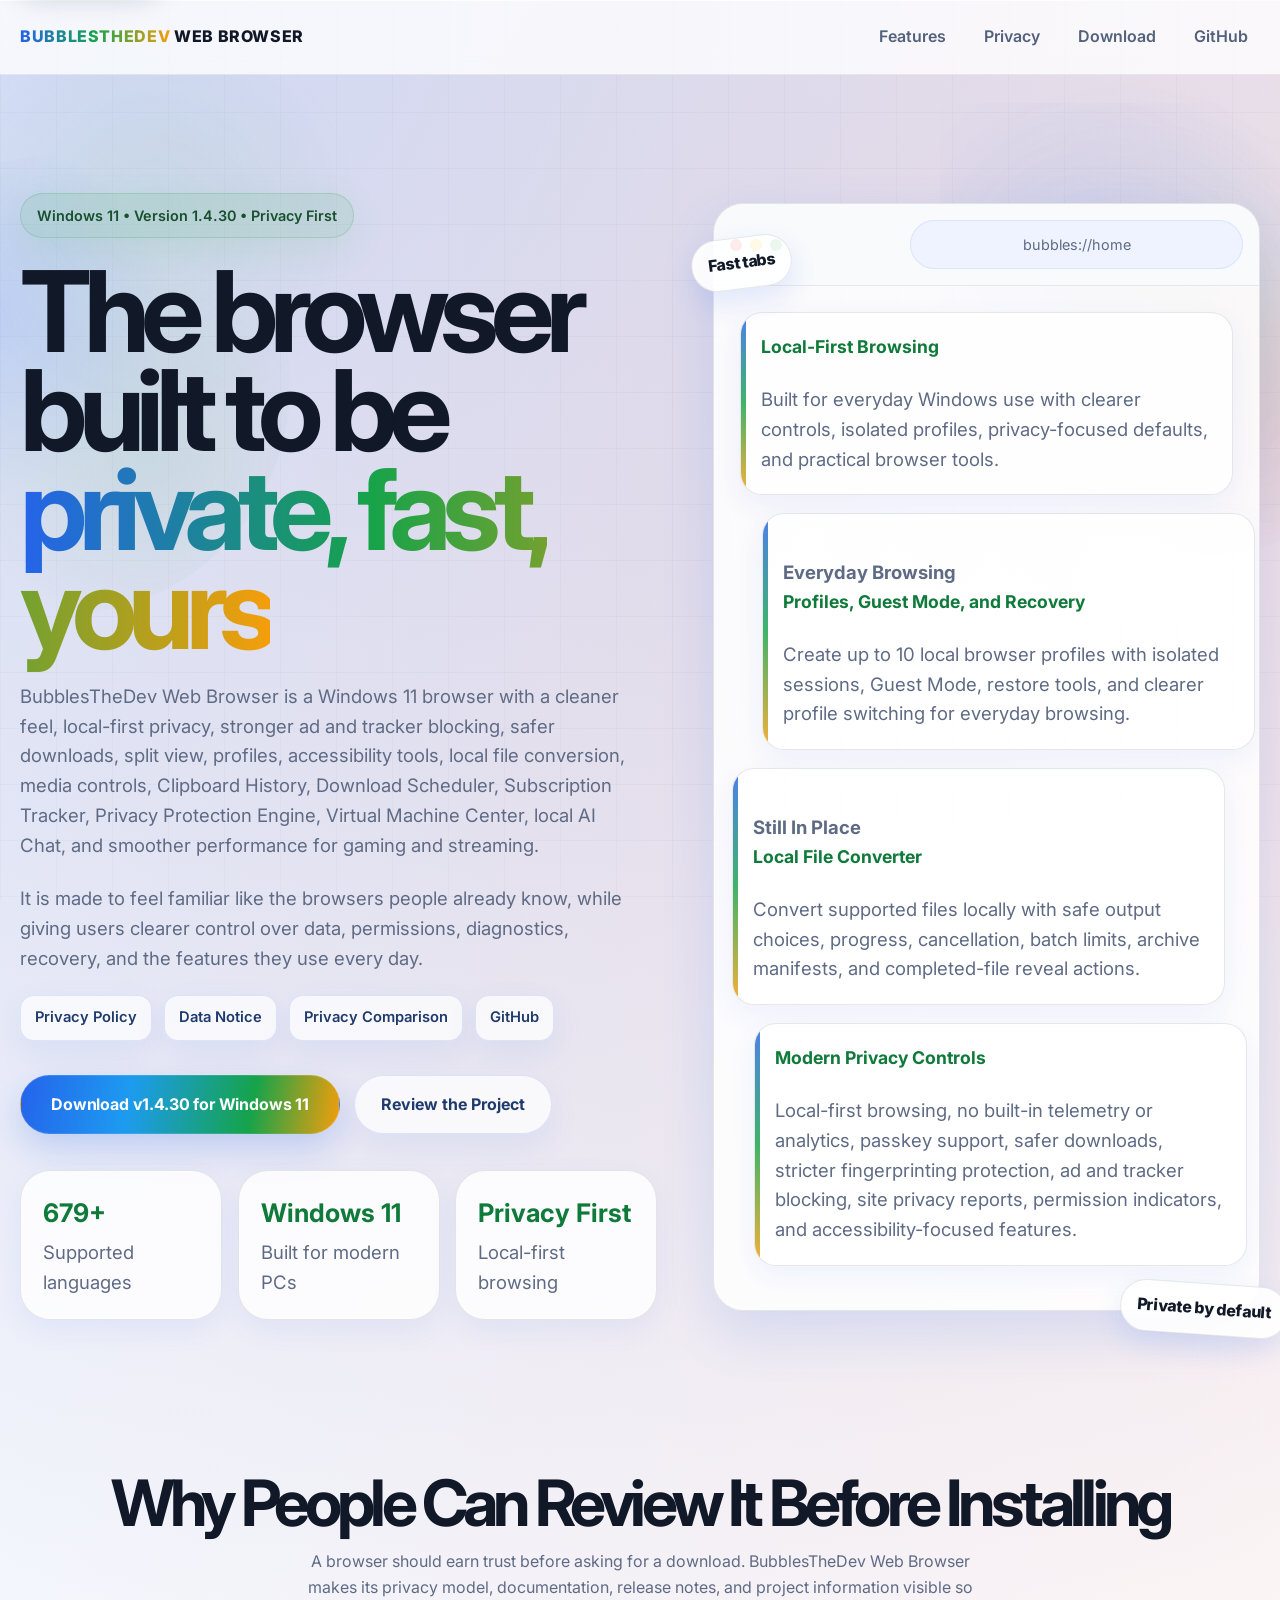
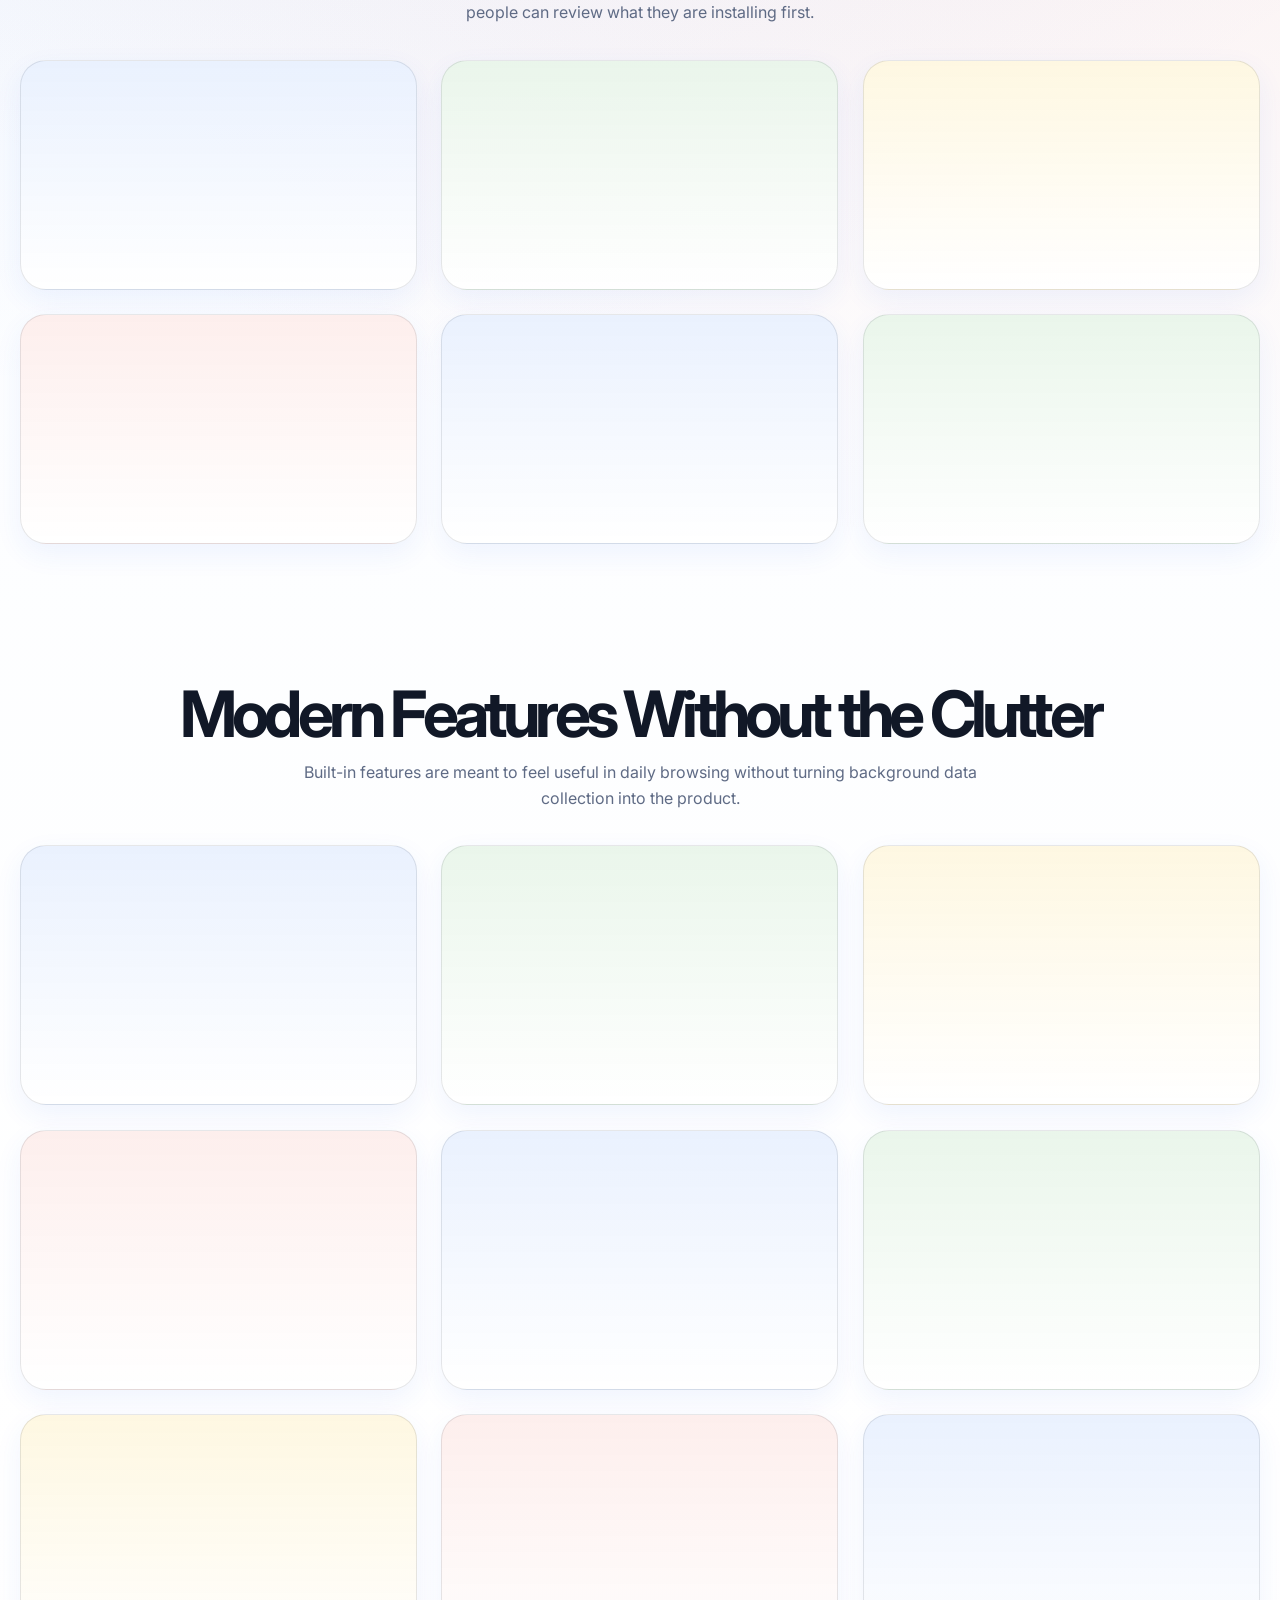
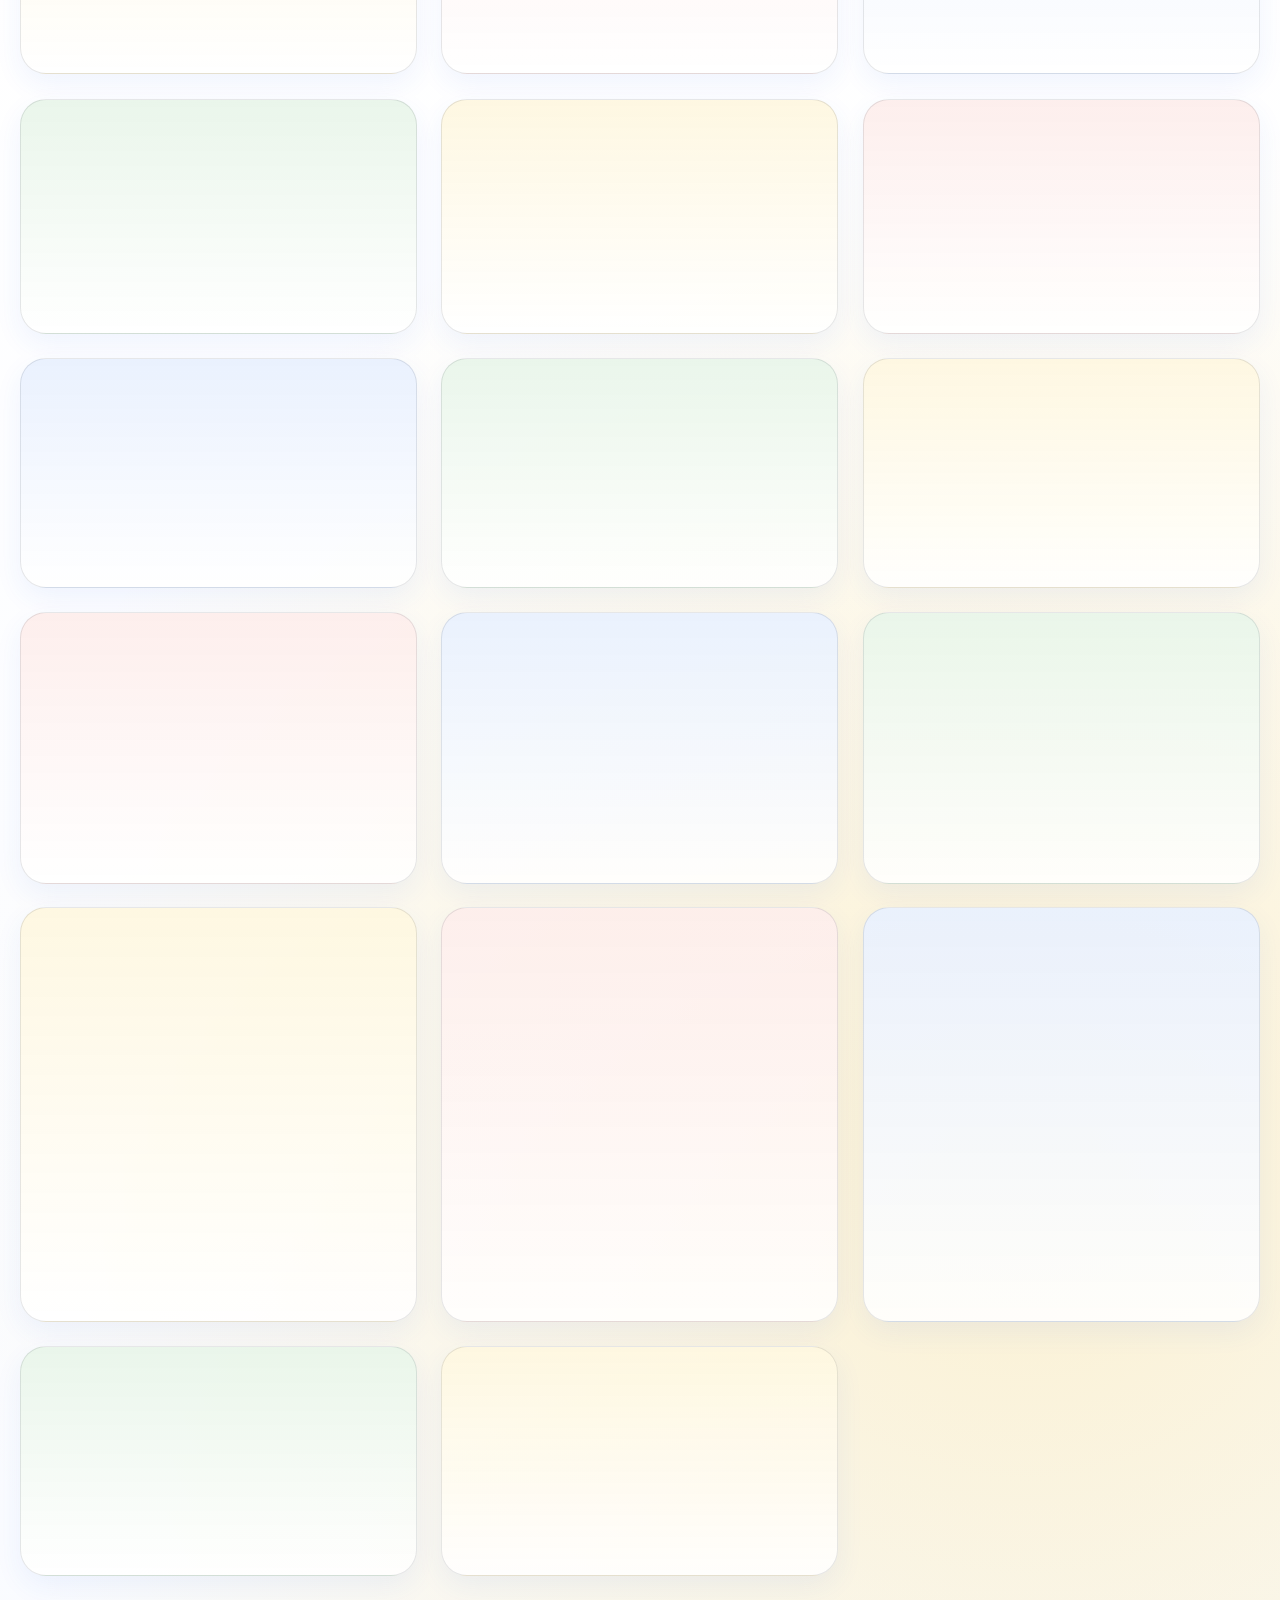
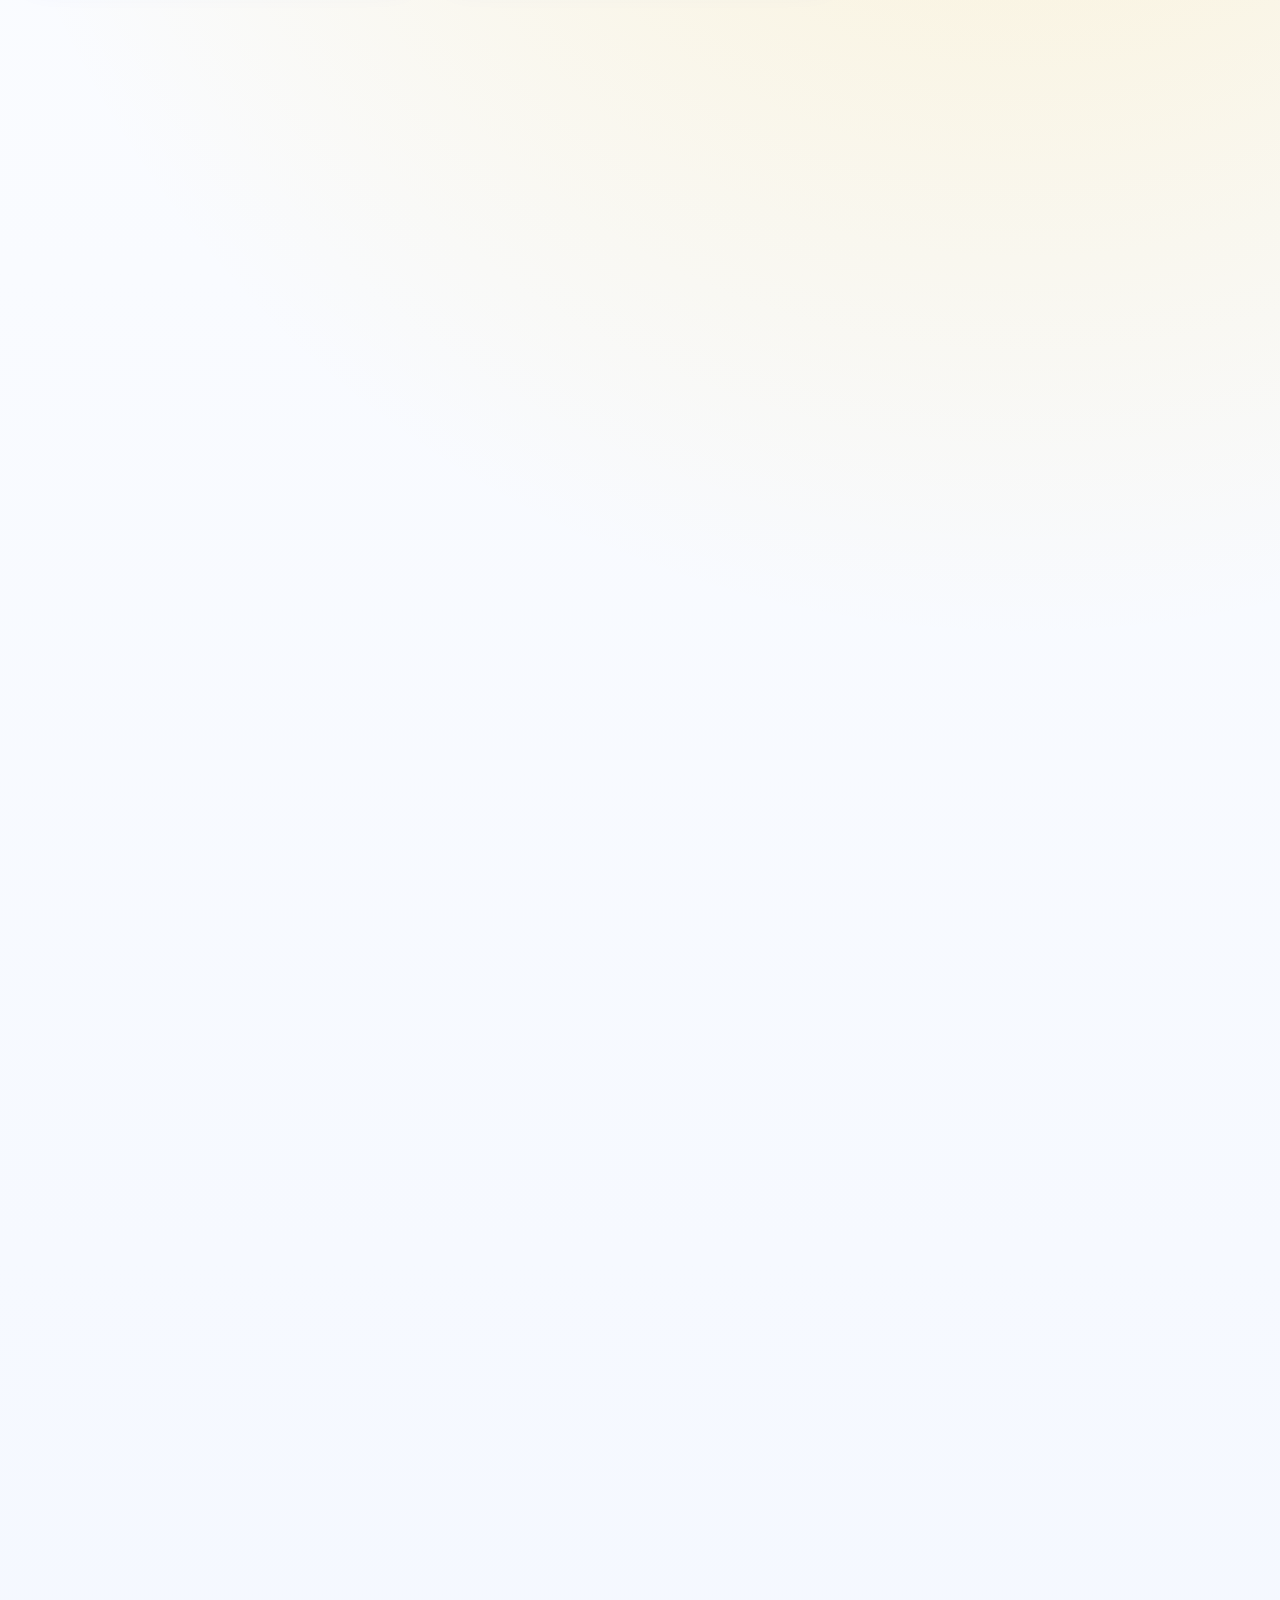
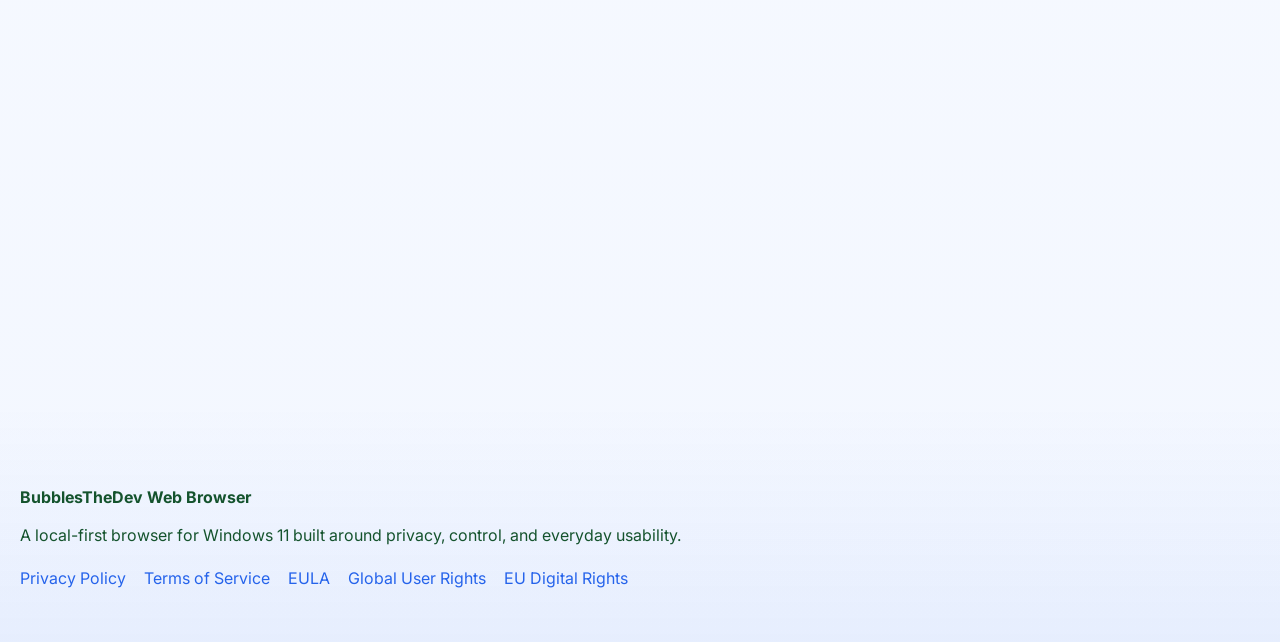
==== commit fba8fa18: "Update index.html Signed-off-by: Jeff | BubblesTheDev <152947339+KernFerm@users.noreply.github.com>" ====
--- a/index.html
+++ b/index.html
@@ -608,7 +608,7 @@
     <div>
 
       <div class="badge">
-        Windows 11 &bull; Version 1.4.25 &bull; Privacy First
+        Windows 11 &bull; Version 1.4.30 &bull; Privacy First
       </div>
 
       <h1>
@@ -632,7 +632,7 @@
 
       <div class="hero-buttons">
         <a class="btn btn-primary" href="#download">
-          Download v1.4.25 for Windows 11
+          Download v1.4.30 for Windows 11
         </a>
 
         <a class="btn btn-secondary" href="https://github.com/KernFerm/BubblesTheDev-WebBrowser">
@@ -1072,7 +1072,7 @@
       <div class="download-actions">
 
         <a class="btn btn-primary" href="https://github.com/KernFerm/BubblesTheDev-WebBrowser/releases/latest">
-          Download v1.4.25
+          Download v1.4.30
         </a>
 
         <a class="btn btn-secondary" href="https://github.com/KernFerm/BubblesTheDev-WebBrowser">
@@ -1082,7 +1082,7 @@
       </div>
 
       <p class="download-meta">
-        Installer: <strong>BubblesTheDev Web Browser_Installer_1.4.25.exe</strong> &bull; Platform: <strong>Windows 11 x64</strong>
+        Installer: <strong>BubblesTheDev Web Browser_Installer_1.4.30.exe</strong> &bull; Platform: <strong>Windows 11 x64</strong>
       </p>
 
       <div class="download-notice">
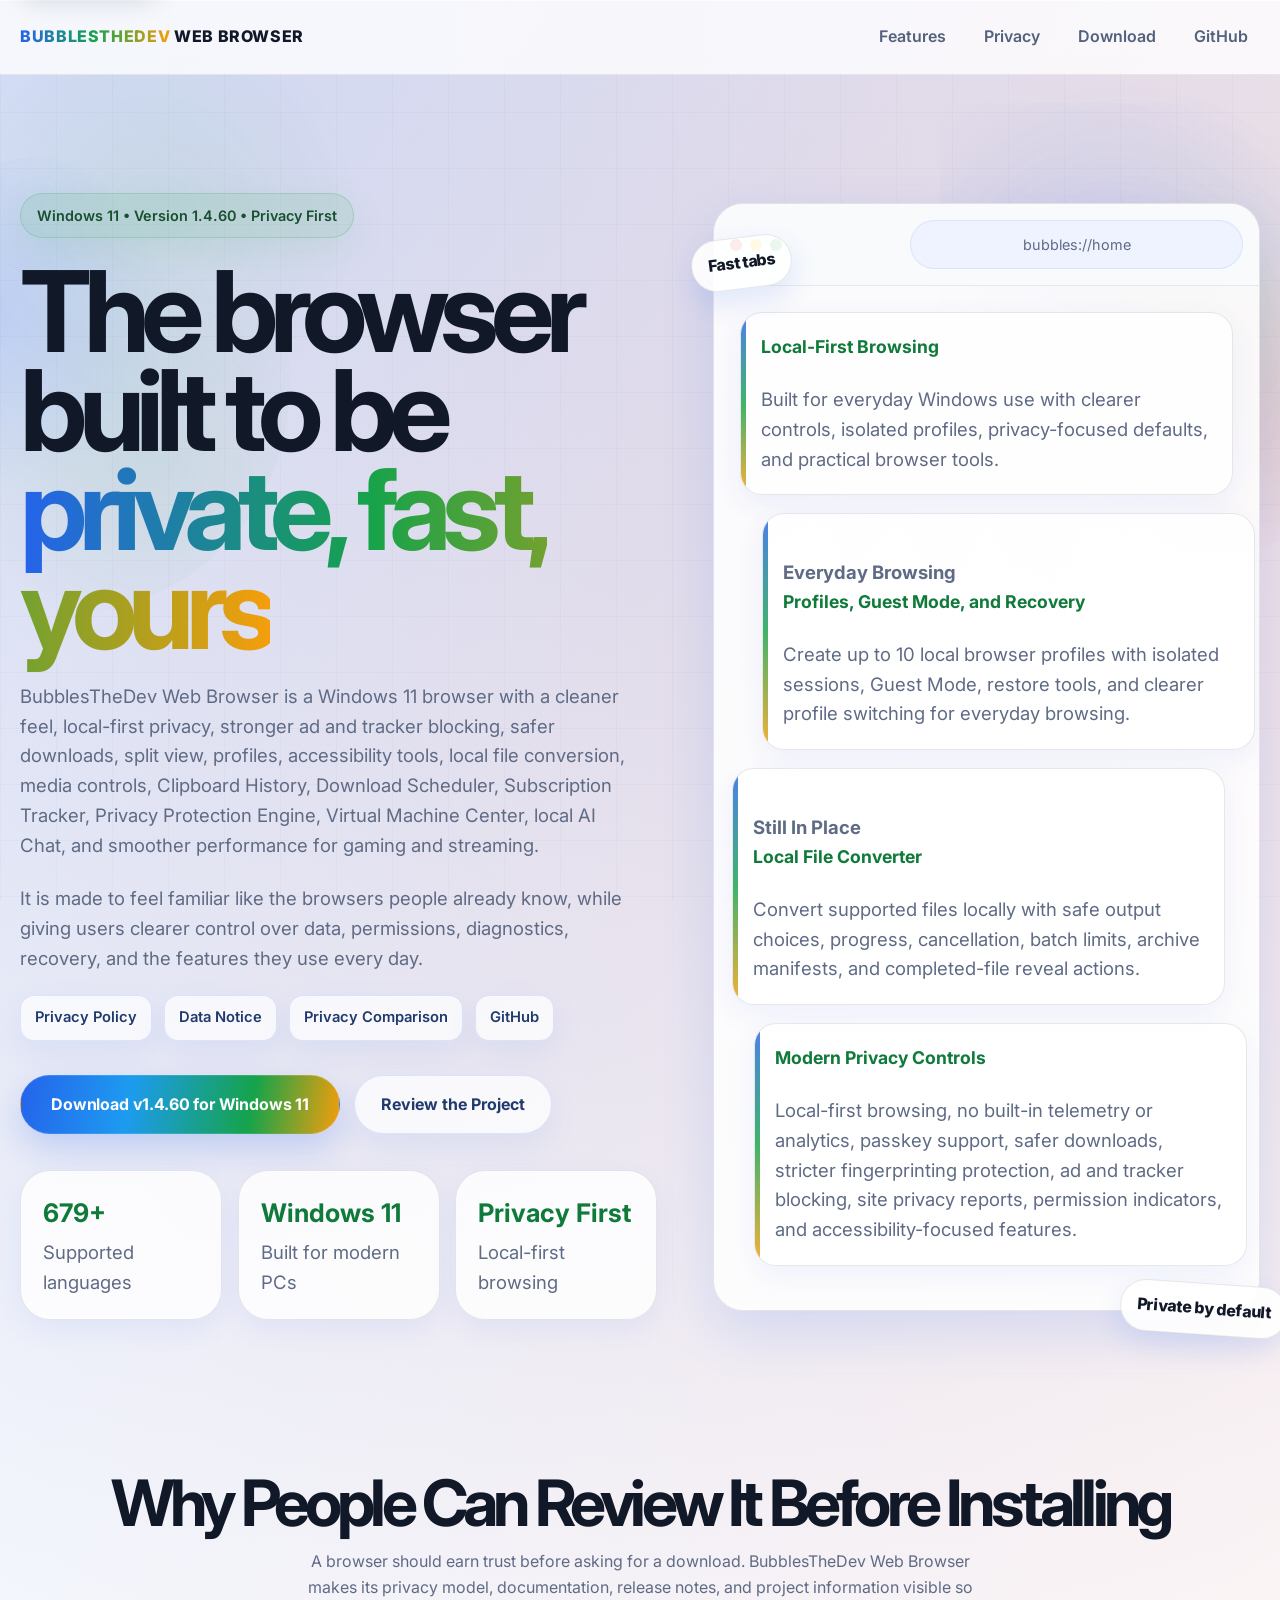
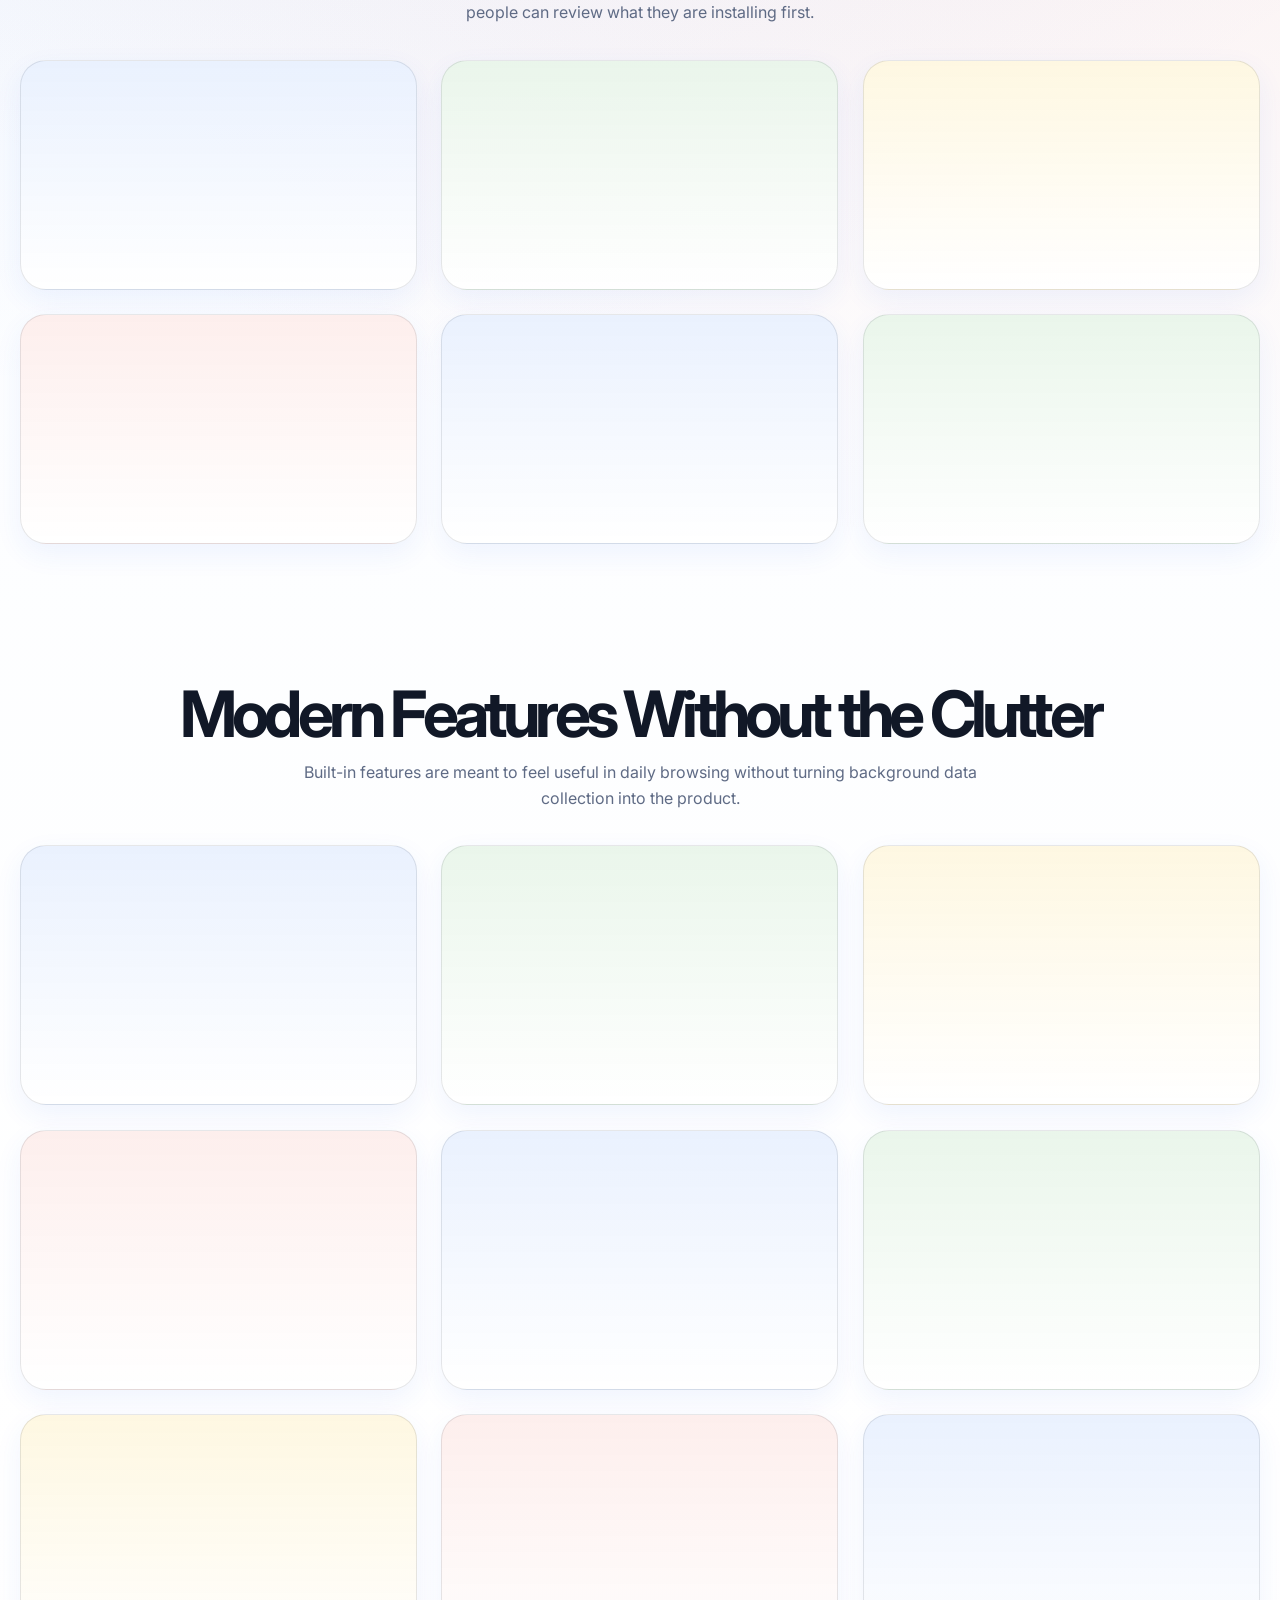
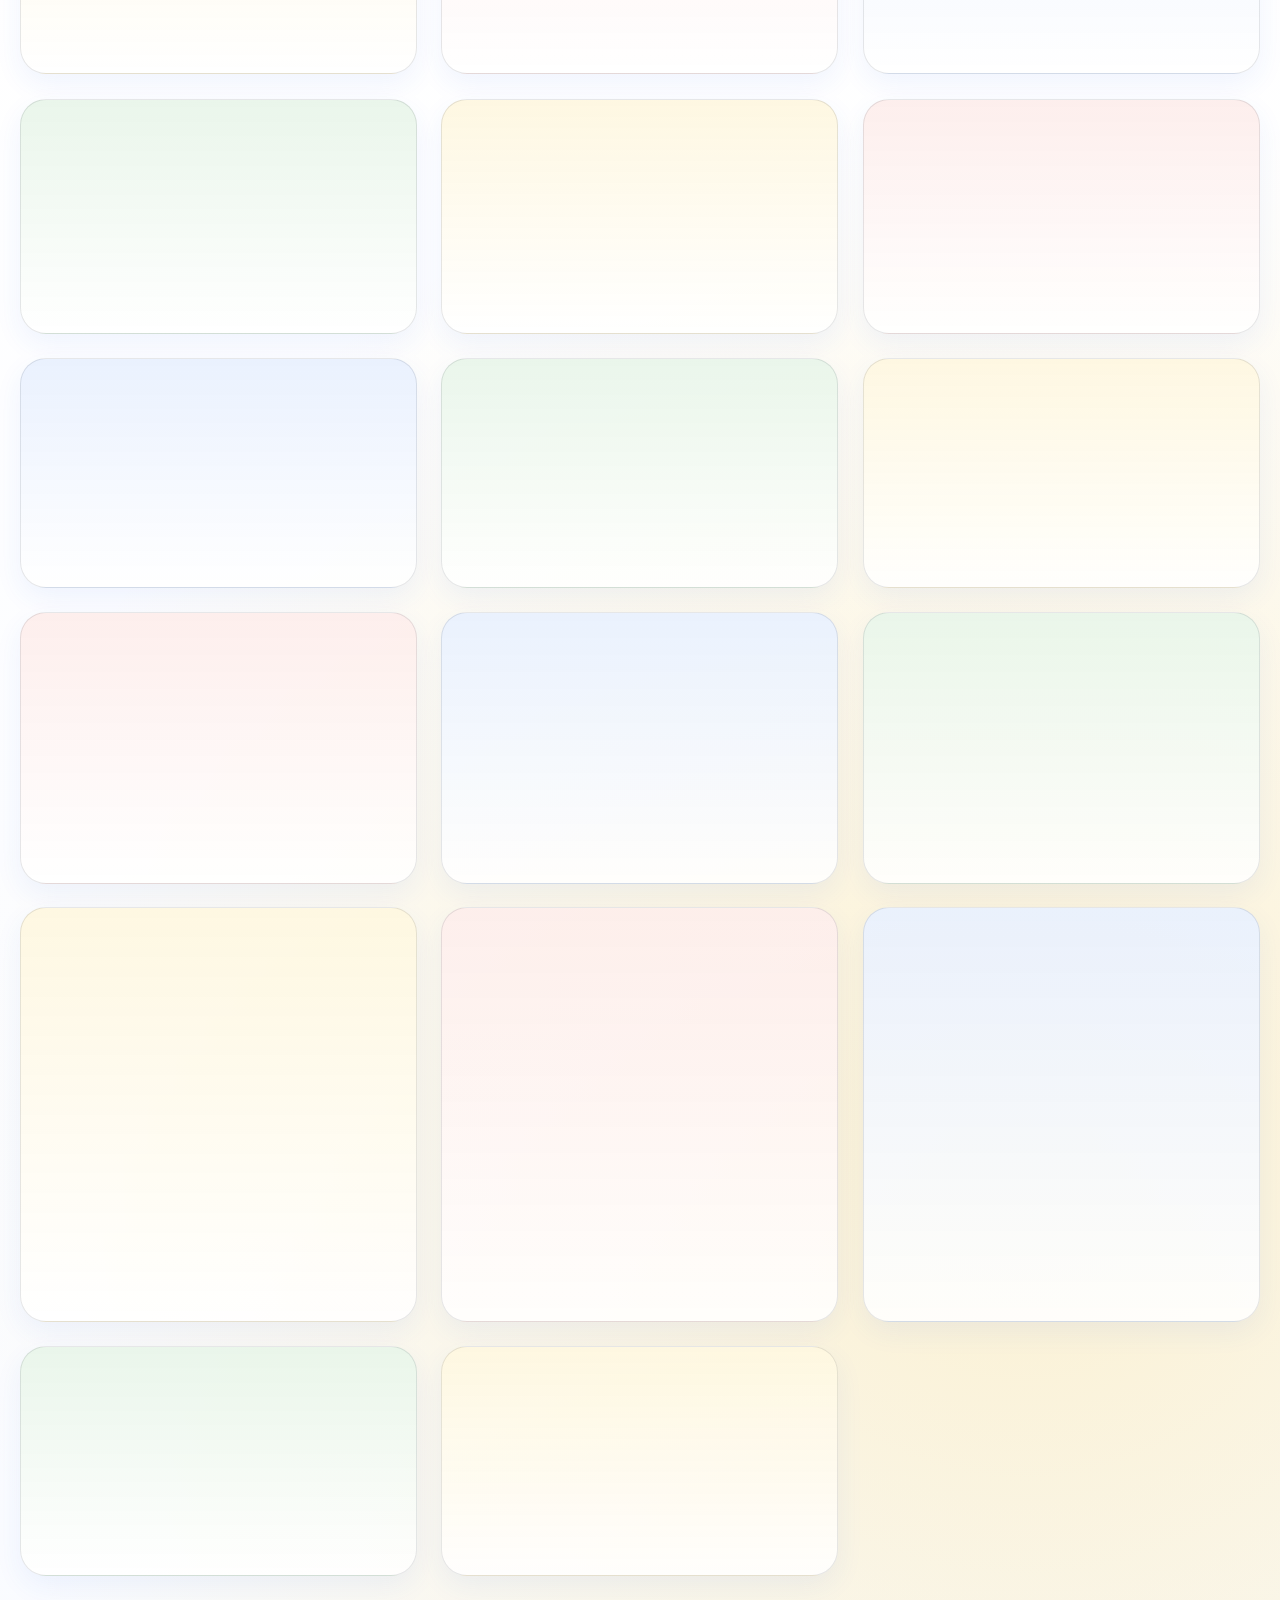
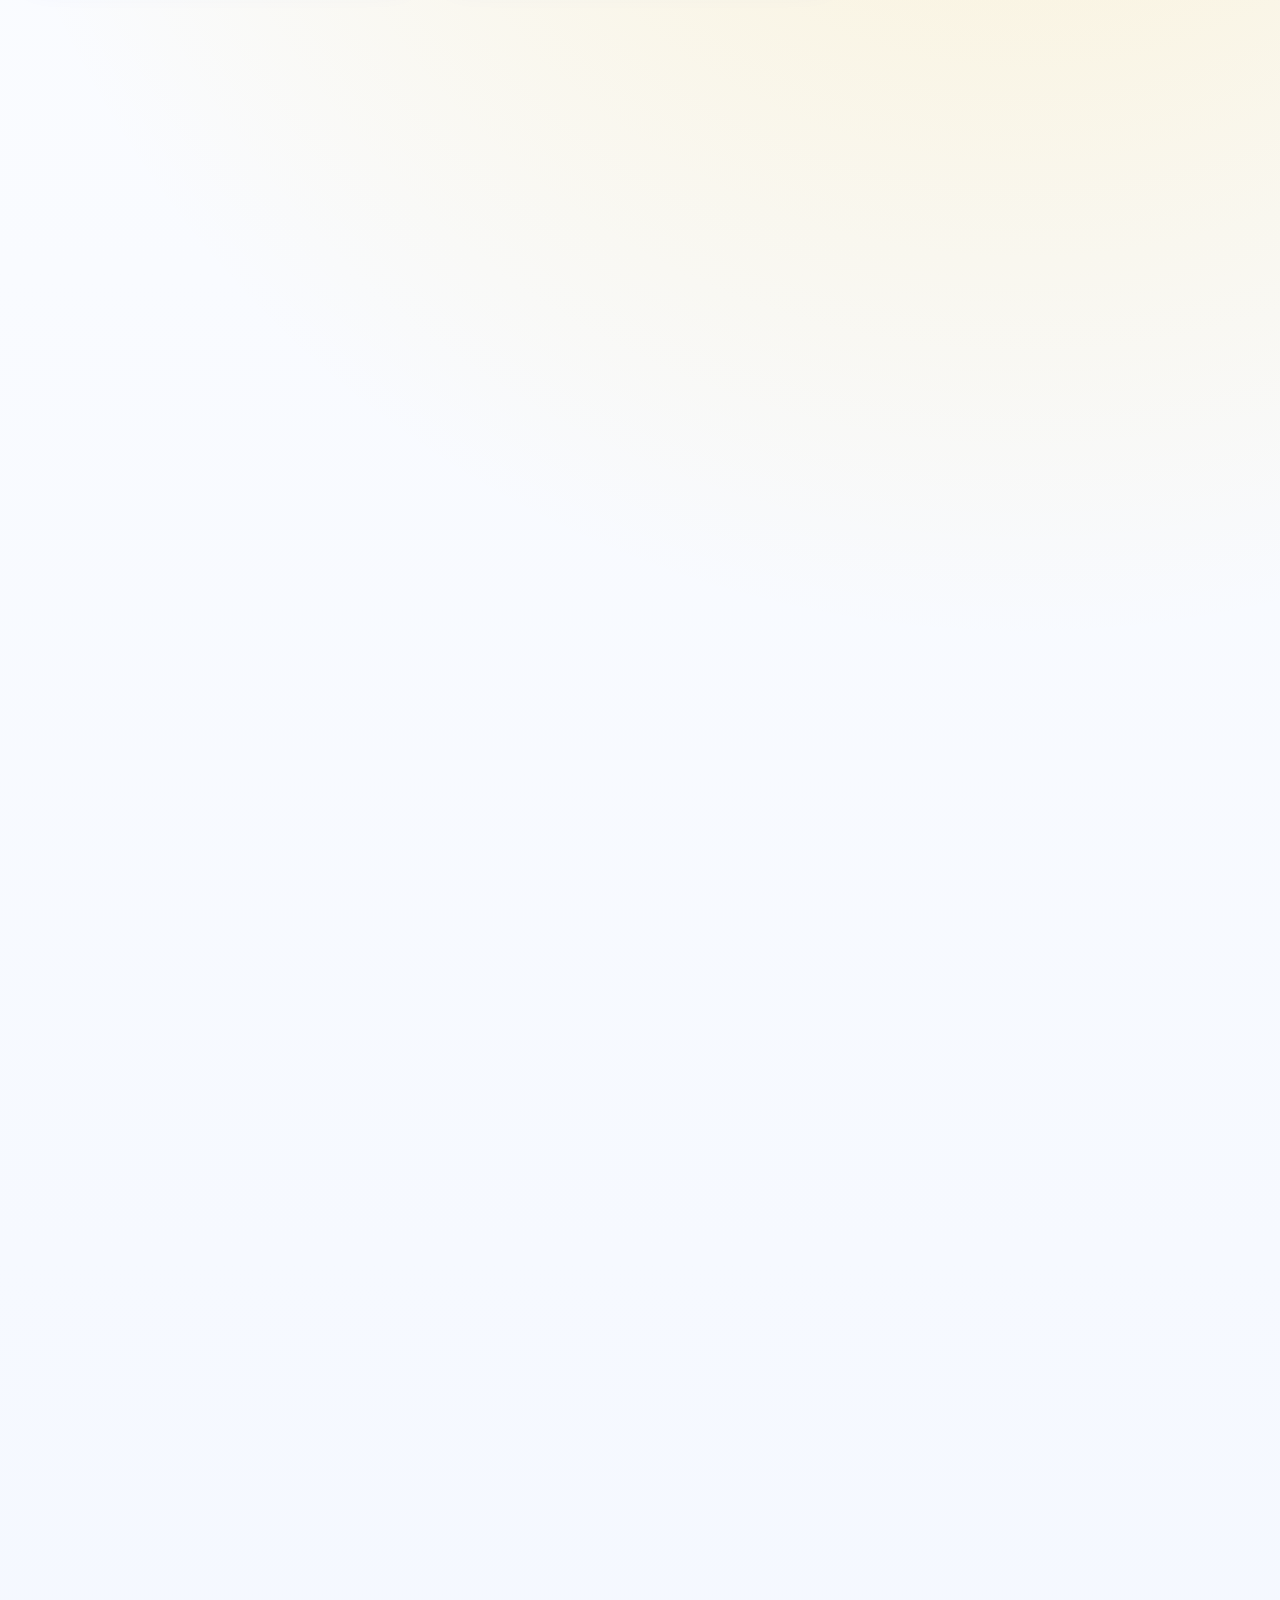
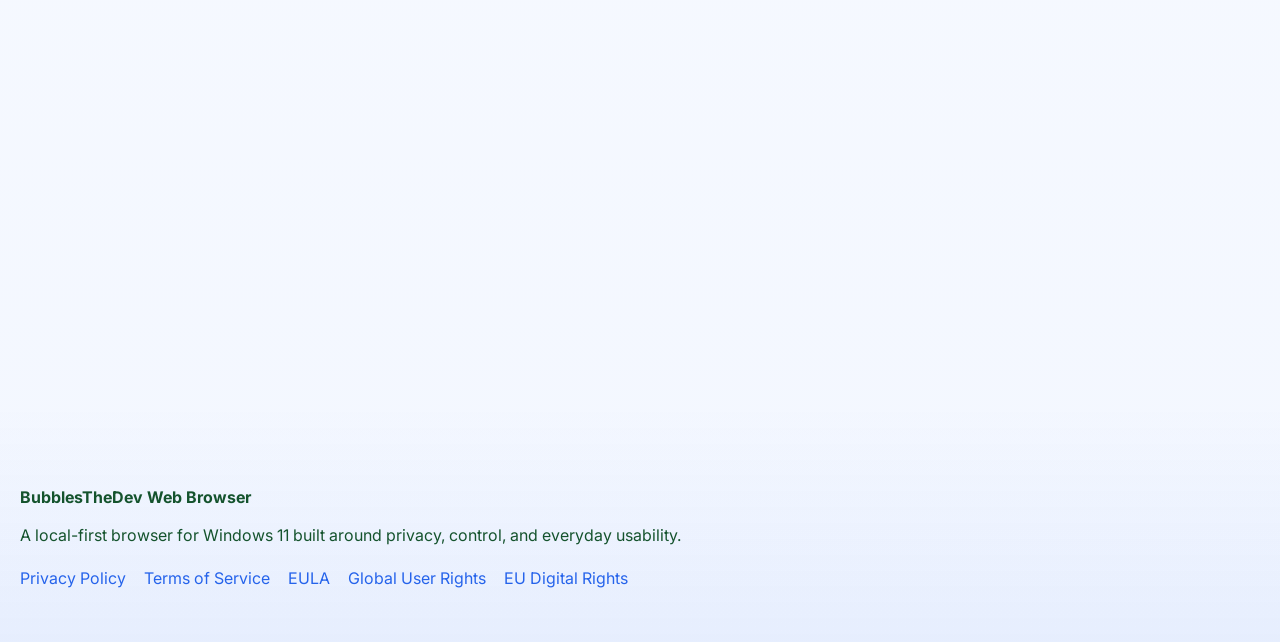
==== commit cdfb88b5: "Update index.html Signed-off-by: Jeff | BubblesTheDev <152947339+KernFerm@users.noreply.github.com>" ====
--- a/index.html
+++ b/index.html
@@ -608,7 +608,7 @@
     <div>
 
       <div class="badge">
-        Windows 11 &bull; Version 1.4.30 &bull; Privacy First
+        Windows 11 &bull; Version 1.4.60 &bull; Privacy First
       </div>
 
       <h1>
@@ -632,7 +632,7 @@
 
       <div class="hero-buttons">
         <a class="btn btn-primary" href="#download">
-          Download v1.4.30 for Windows 11
+          Download v1.4.60 for Windows 11
         </a>
 
         <a class="btn btn-secondary" href="https://github.com/KernFerm/BubblesTheDev-WebBrowser">
@@ -1072,7 +1072,7 @@
       <div class="download-actions">
 
         <a class="btn btn-primary" href="https://github.com/KernFerm/BubblesTheDev-WebBrowser/releases/latest">
-          Download v1.4.30
+          Download v1.4.60
         </a>
 
         <a class="btn btn-secondary" href="https://github.com/KernFerm/BubblesTheDev-WebBrowser">
@@ -1082,7 +1082,7 @@
       </div>
 
       <p class="download-meta">
-        Installer: <strong>BubblesTheDev Web Browser_Installer_1.4.30.exe</strong> &bull; Platform: <strong>Windows 11 x64</strong>
+        Installer: <strong>BubblesTheDev Web Browser_Installer_1.4.60.exe</strong> &bull; Platform: <strong>Windows 11 x64</strong>
       </p>
 
       <div class="download-notice">
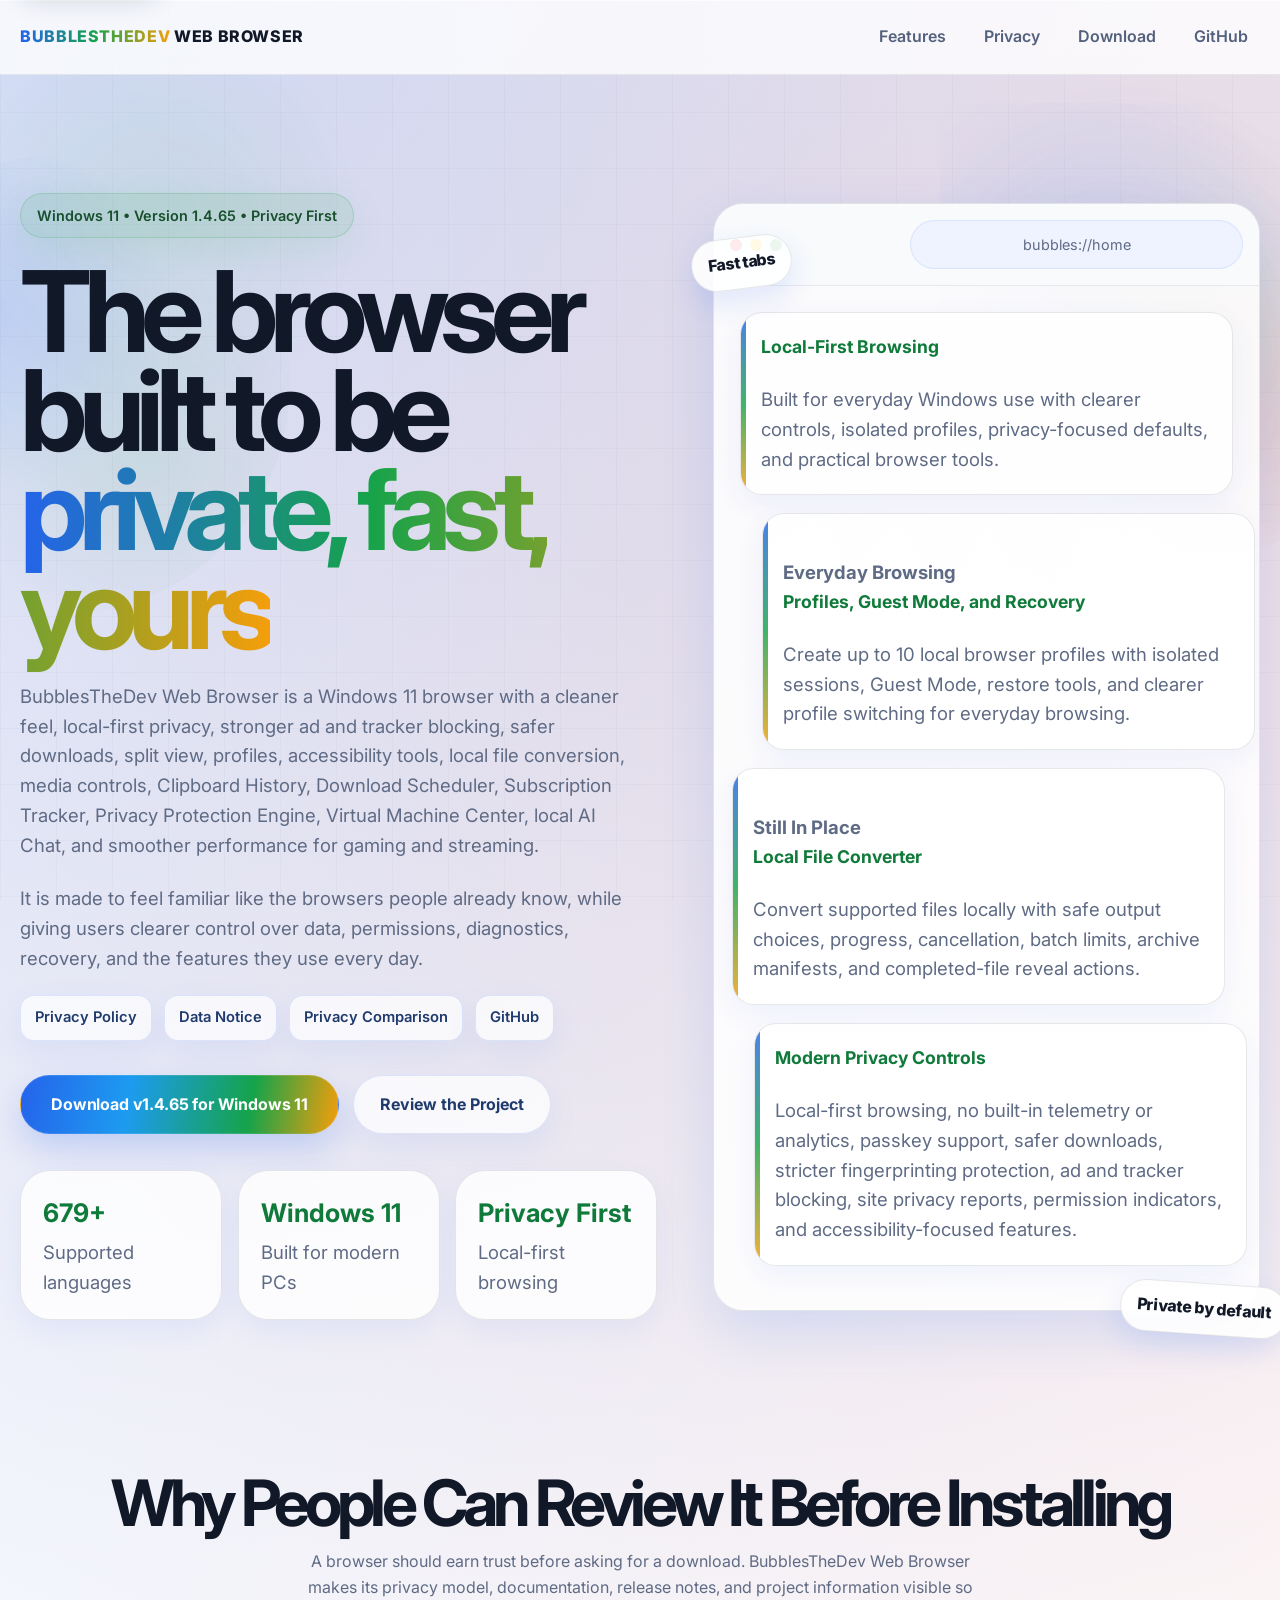
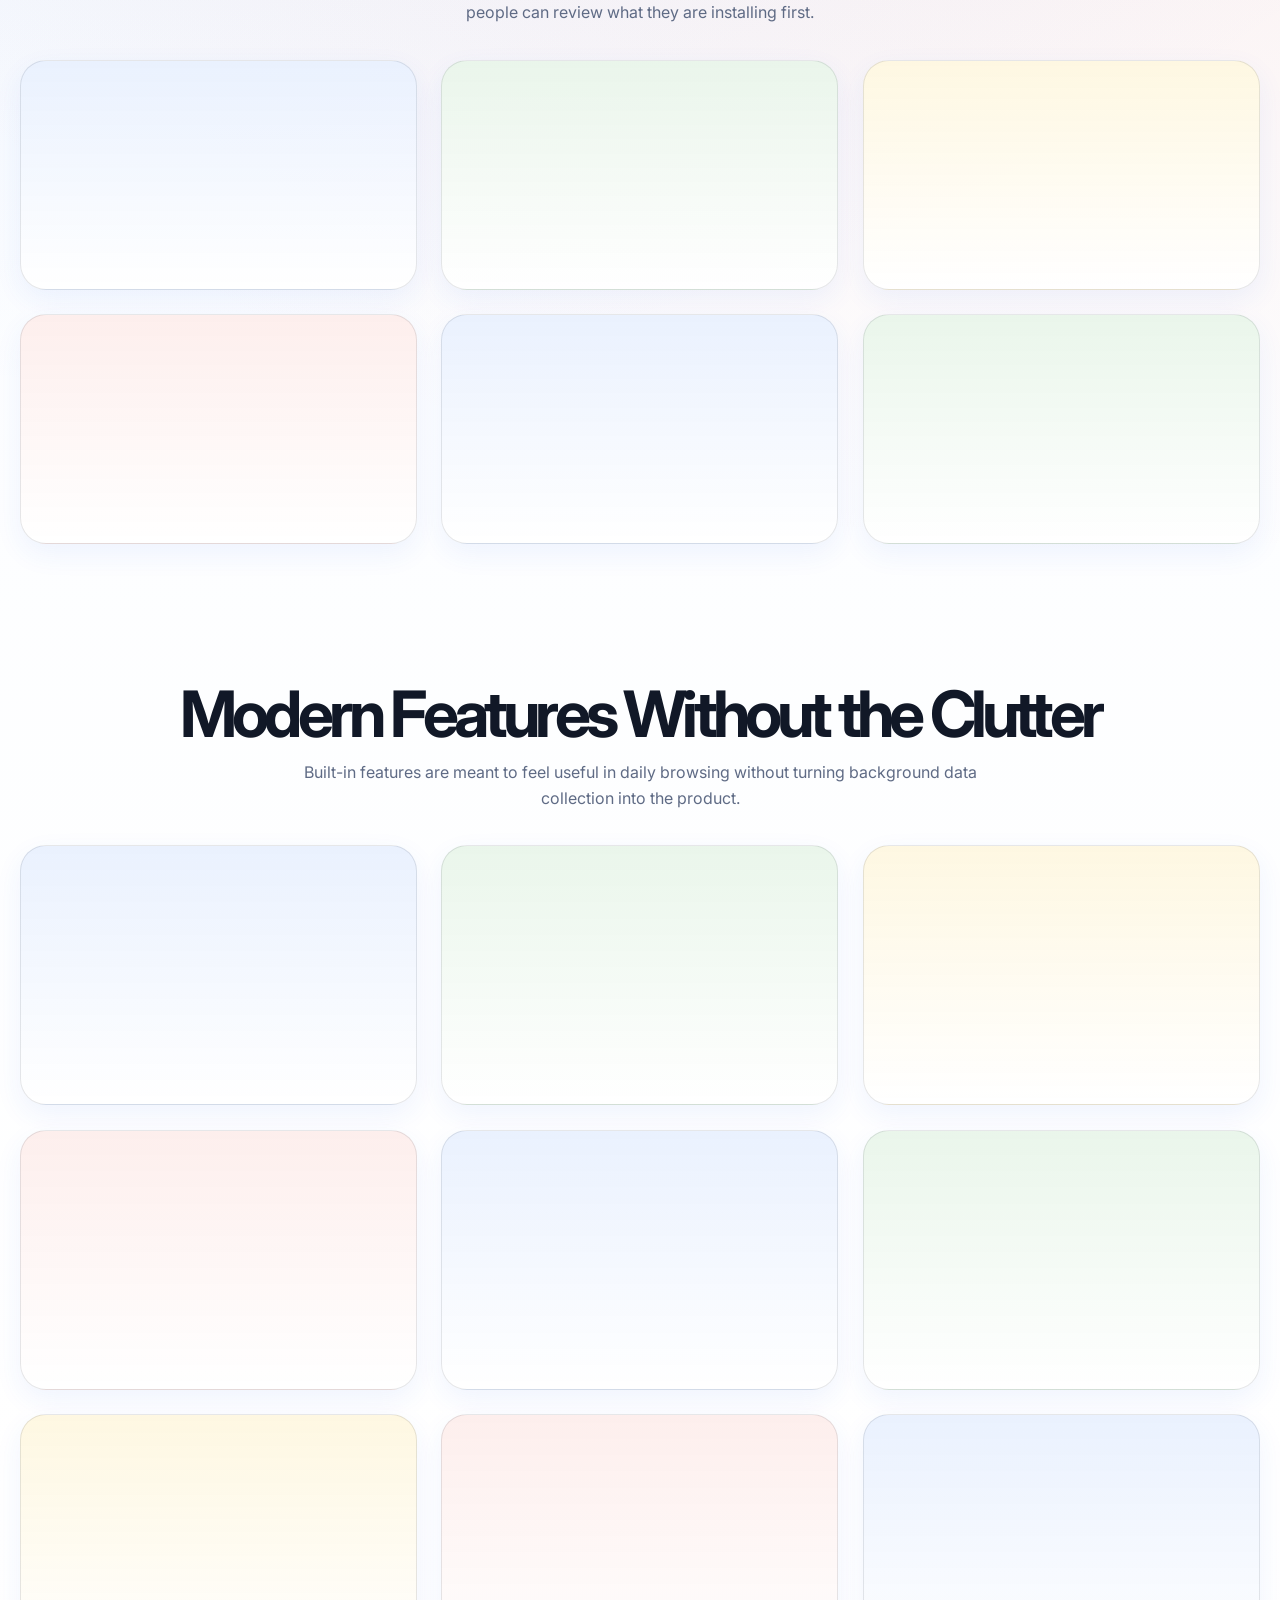
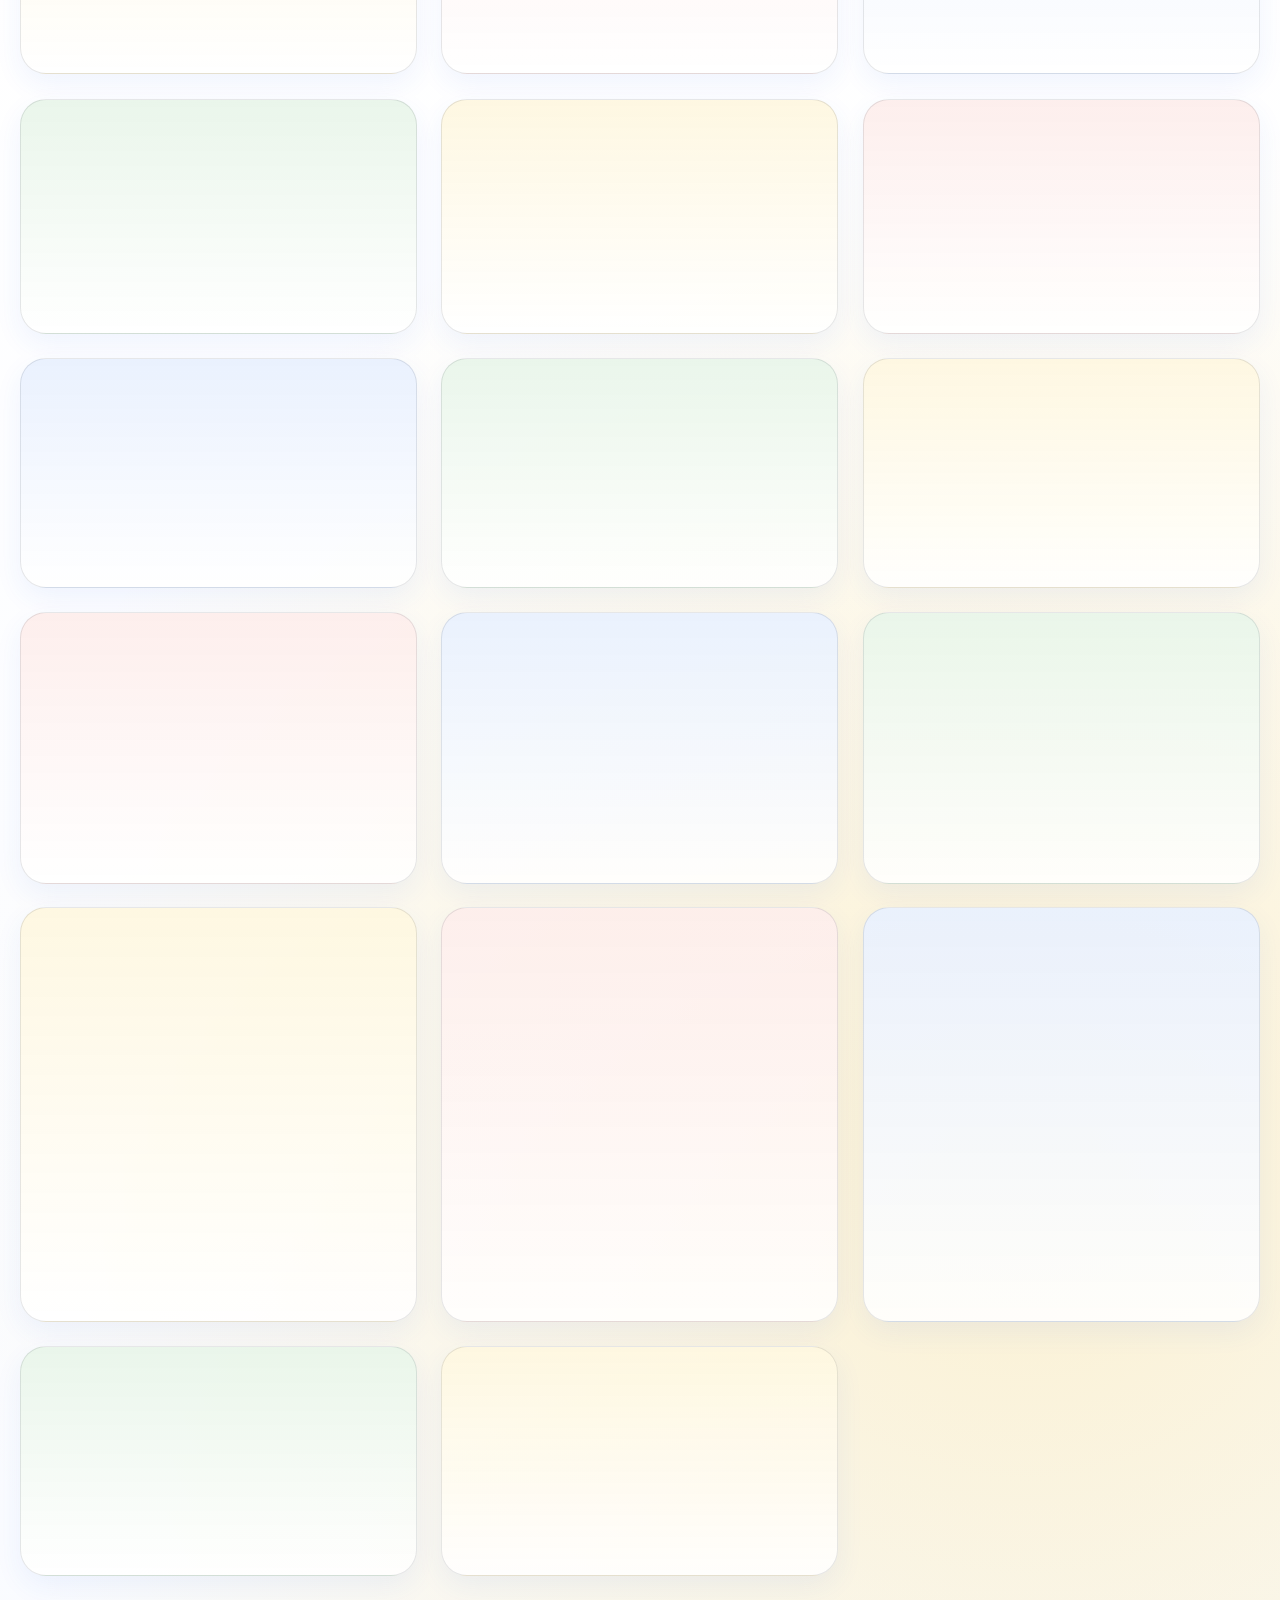
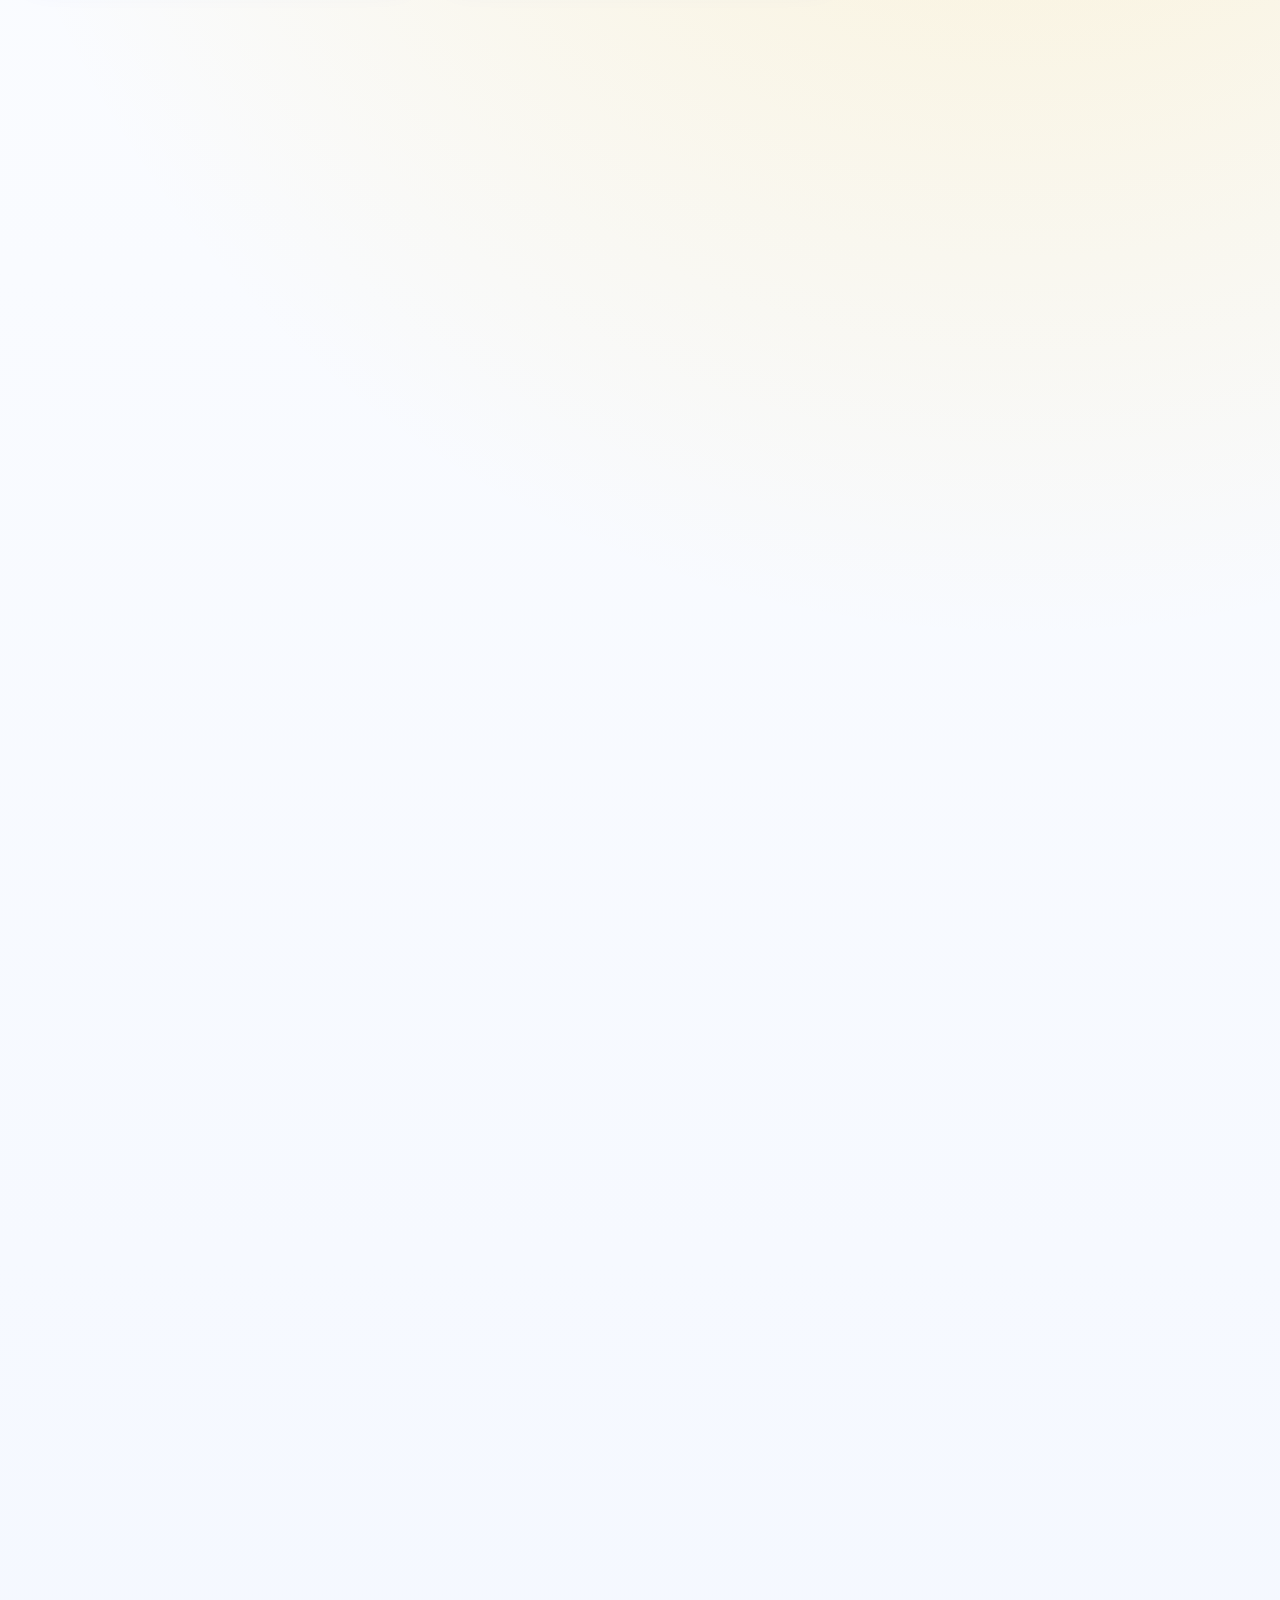
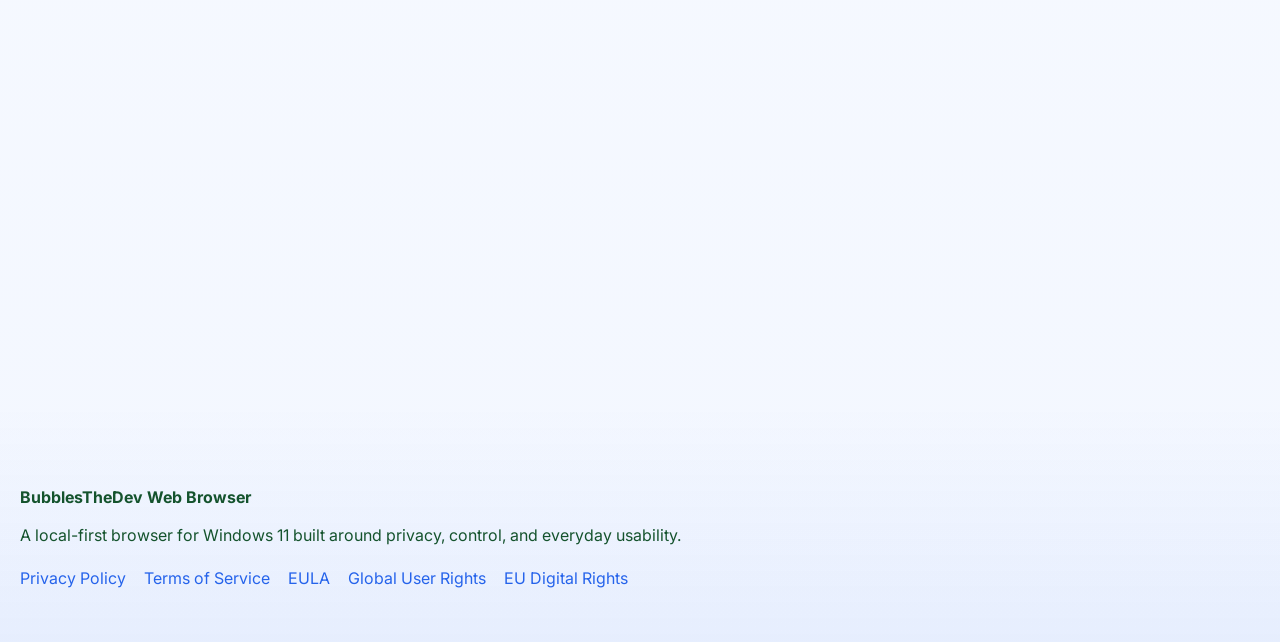
==== commit 7264a19c: "Update index.html Signed-off-by: Jeff | BubblesTheDev <152947339+KernFerm@users.noreply.github.com>" ====
--- a/index.html
+++ b/index.html
@@ -608,7 +608,7 @@
     <div>
 
       <div class="badge">
-        Windows 11 &bull; Version 1.4.60 &bull; Privacy First
+        Windows 11 &bull; Version 1.4.65 &bull; Privacy First
       </div>
 
       <h1>
@@ -632,7 +632,7 @@
 
       <div class="hero-buttons">
         <a class="btn btn-primary" href="#download">
-          Download v1.4.60 for Windows 11
+          Download v1.4.65 for Windows 11
         </a>
 
         <a class="btn btn-secondary" href="https://github.com/KernFerm/BubblesTheDev-WebBrowser">
@@ -1072,7 +1072,7 @@
       <div class="download-actions">
 
         <a class="btn btn-primary" href="https://github.com/KernFerm/BubblesTheDev-WebBrowser/releases/latest">
-          Download v1.4.60
+          Download v1.4.65
         </a>
 
         <a class="btn btn-secondary" href="https://github.com/KernFerm/BubblesTheDev-WebBrowser">
@@ -1082,7 +1082,7 @@
       </div>
 
       <p class="download-meta">
-        Installer: <strong>BubblesTheDev Web Browser_Installer_1.4.60.exe</strong> &bull; Platform: <strong>Windows 11 x64</strong>
+        Installer: <strong>BubblesTheDev Web Browser_Installer_1.4.65.exe</strong> &bull; Platform: <strong>Windows 11 x64</strong>
       </p>
 
       <div class="download-notice">
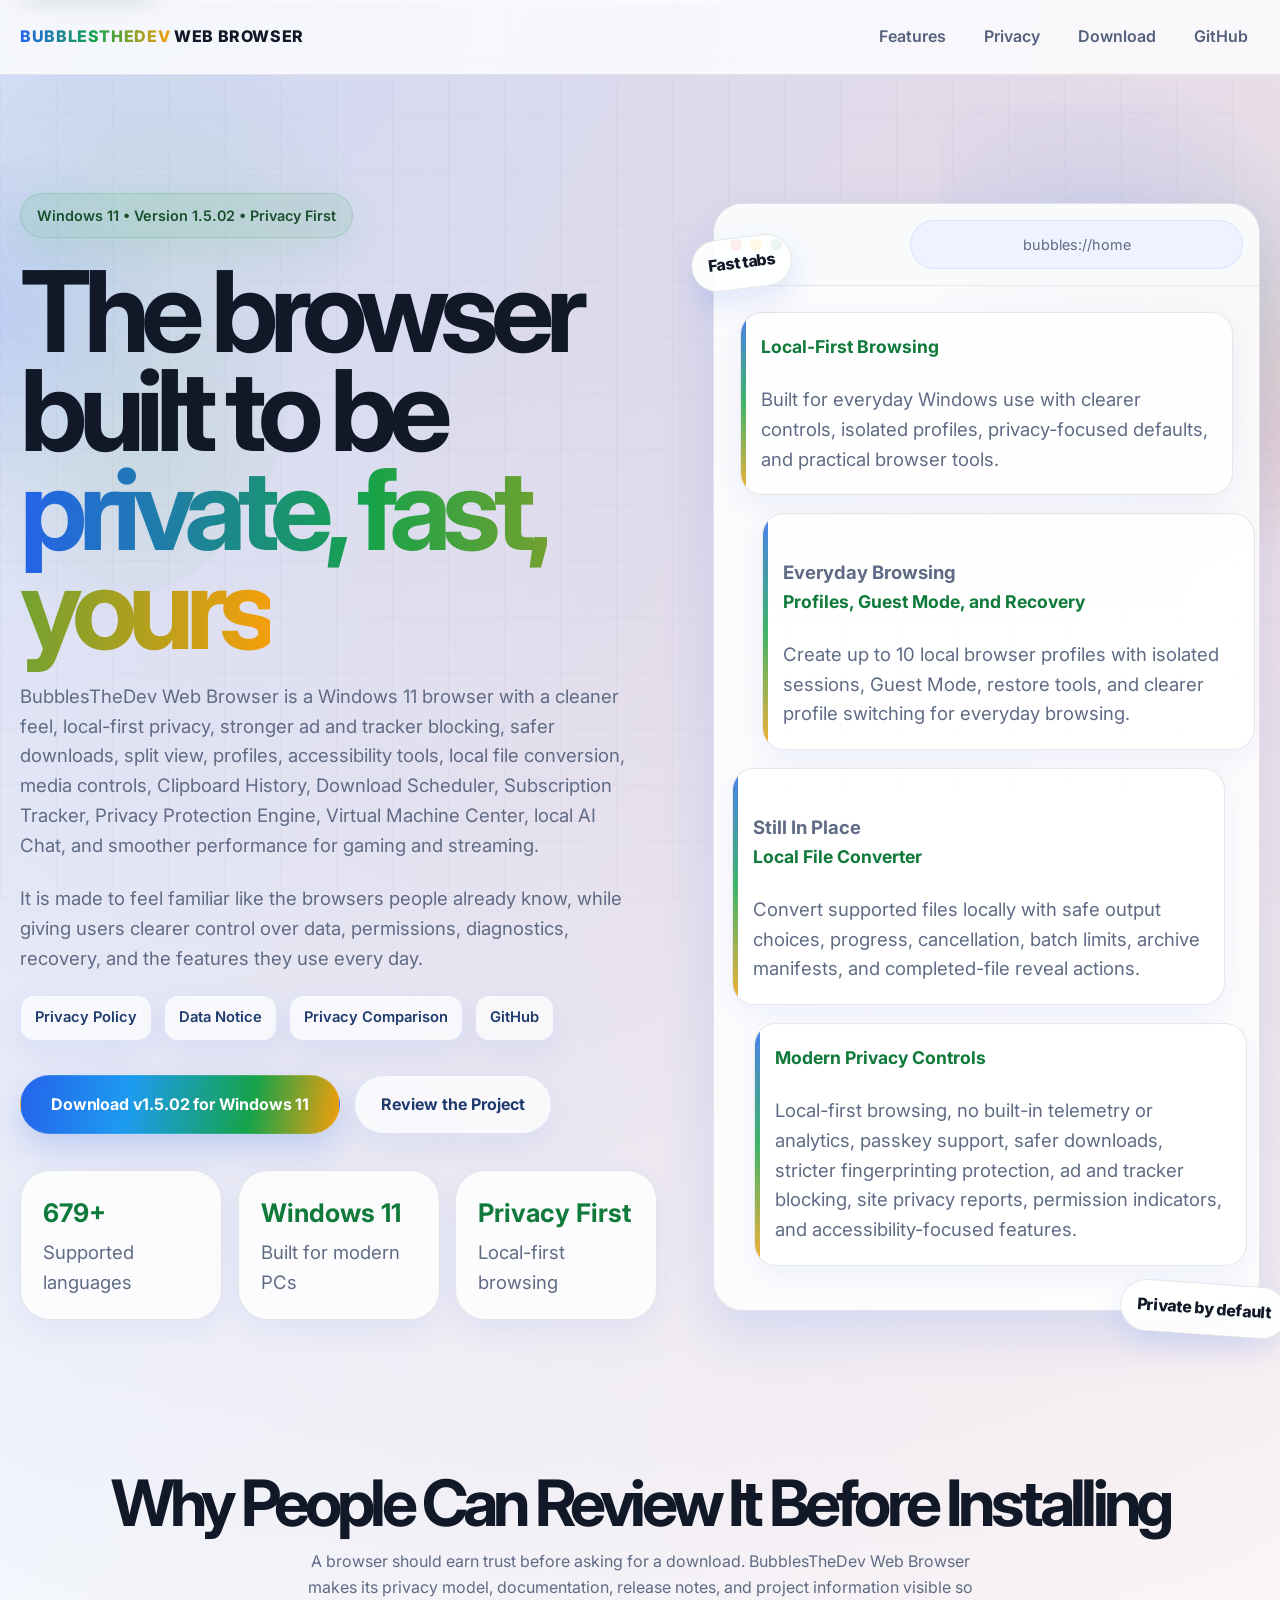
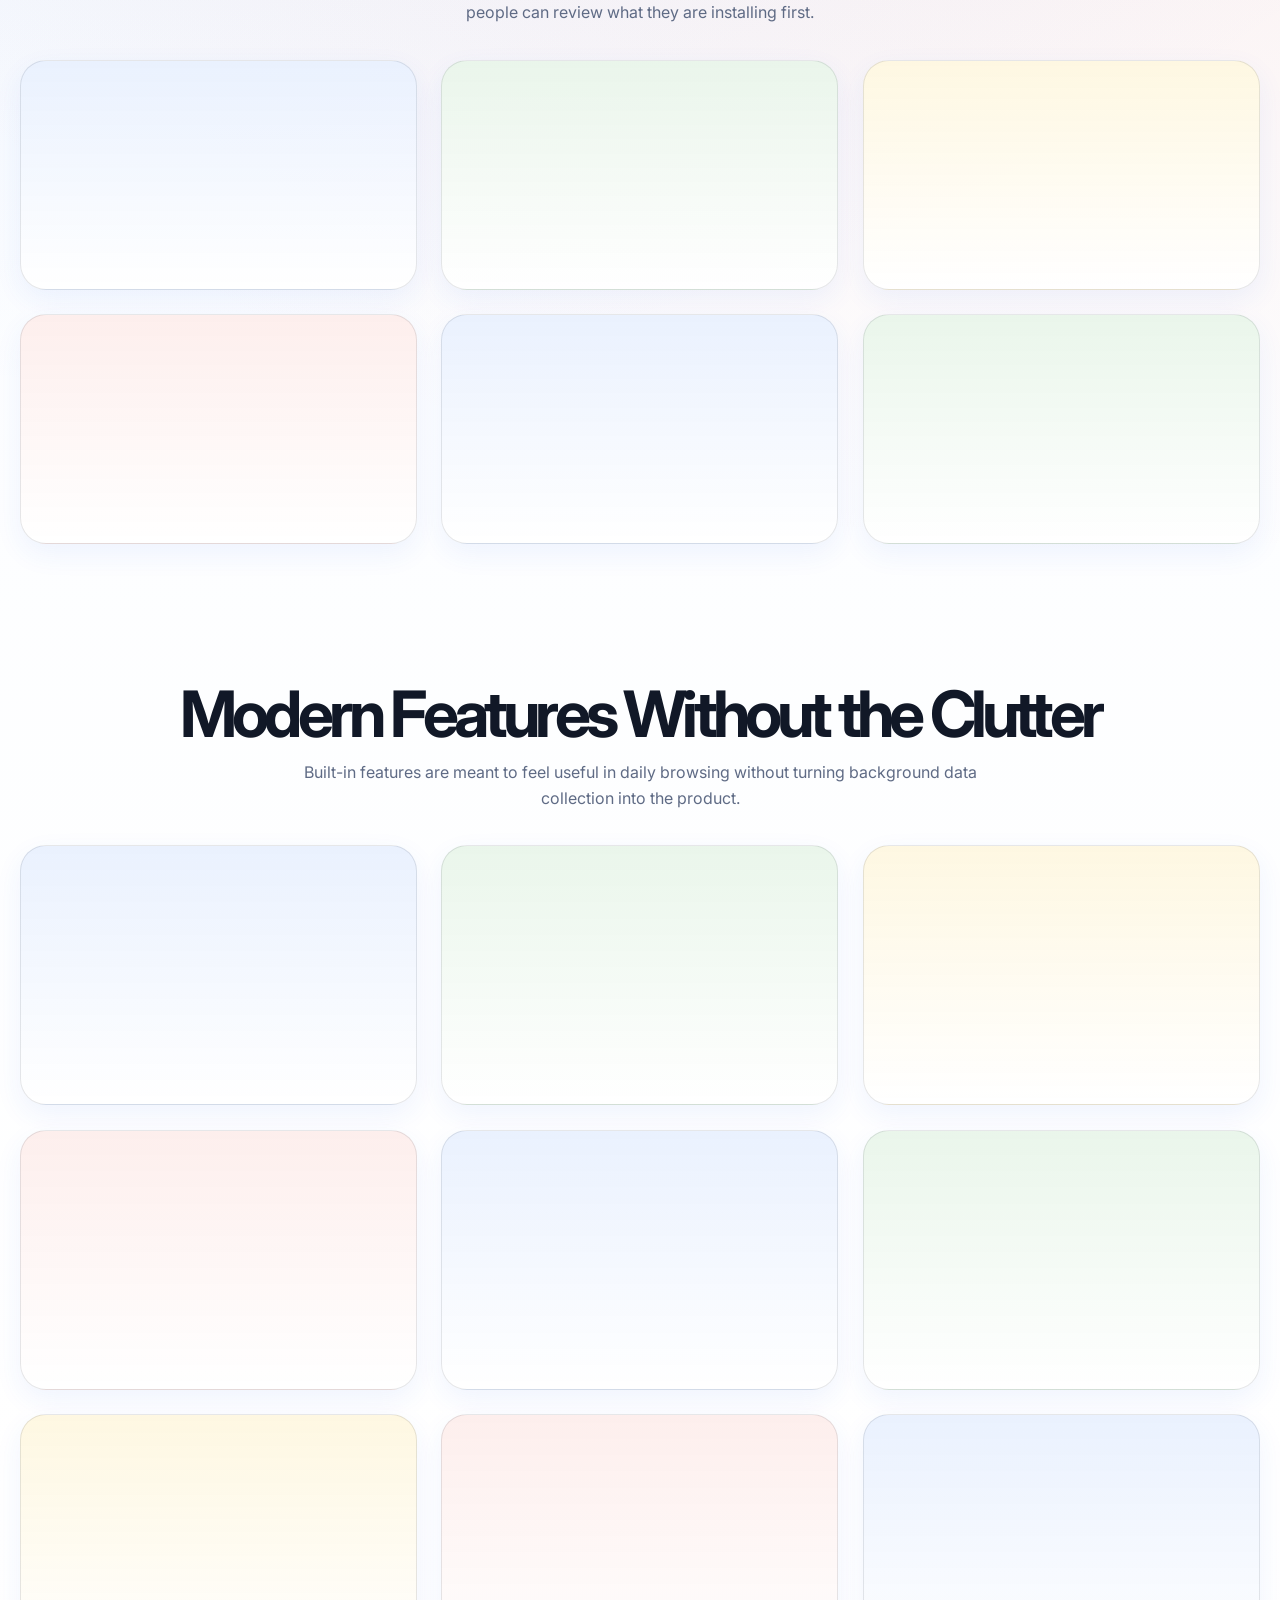
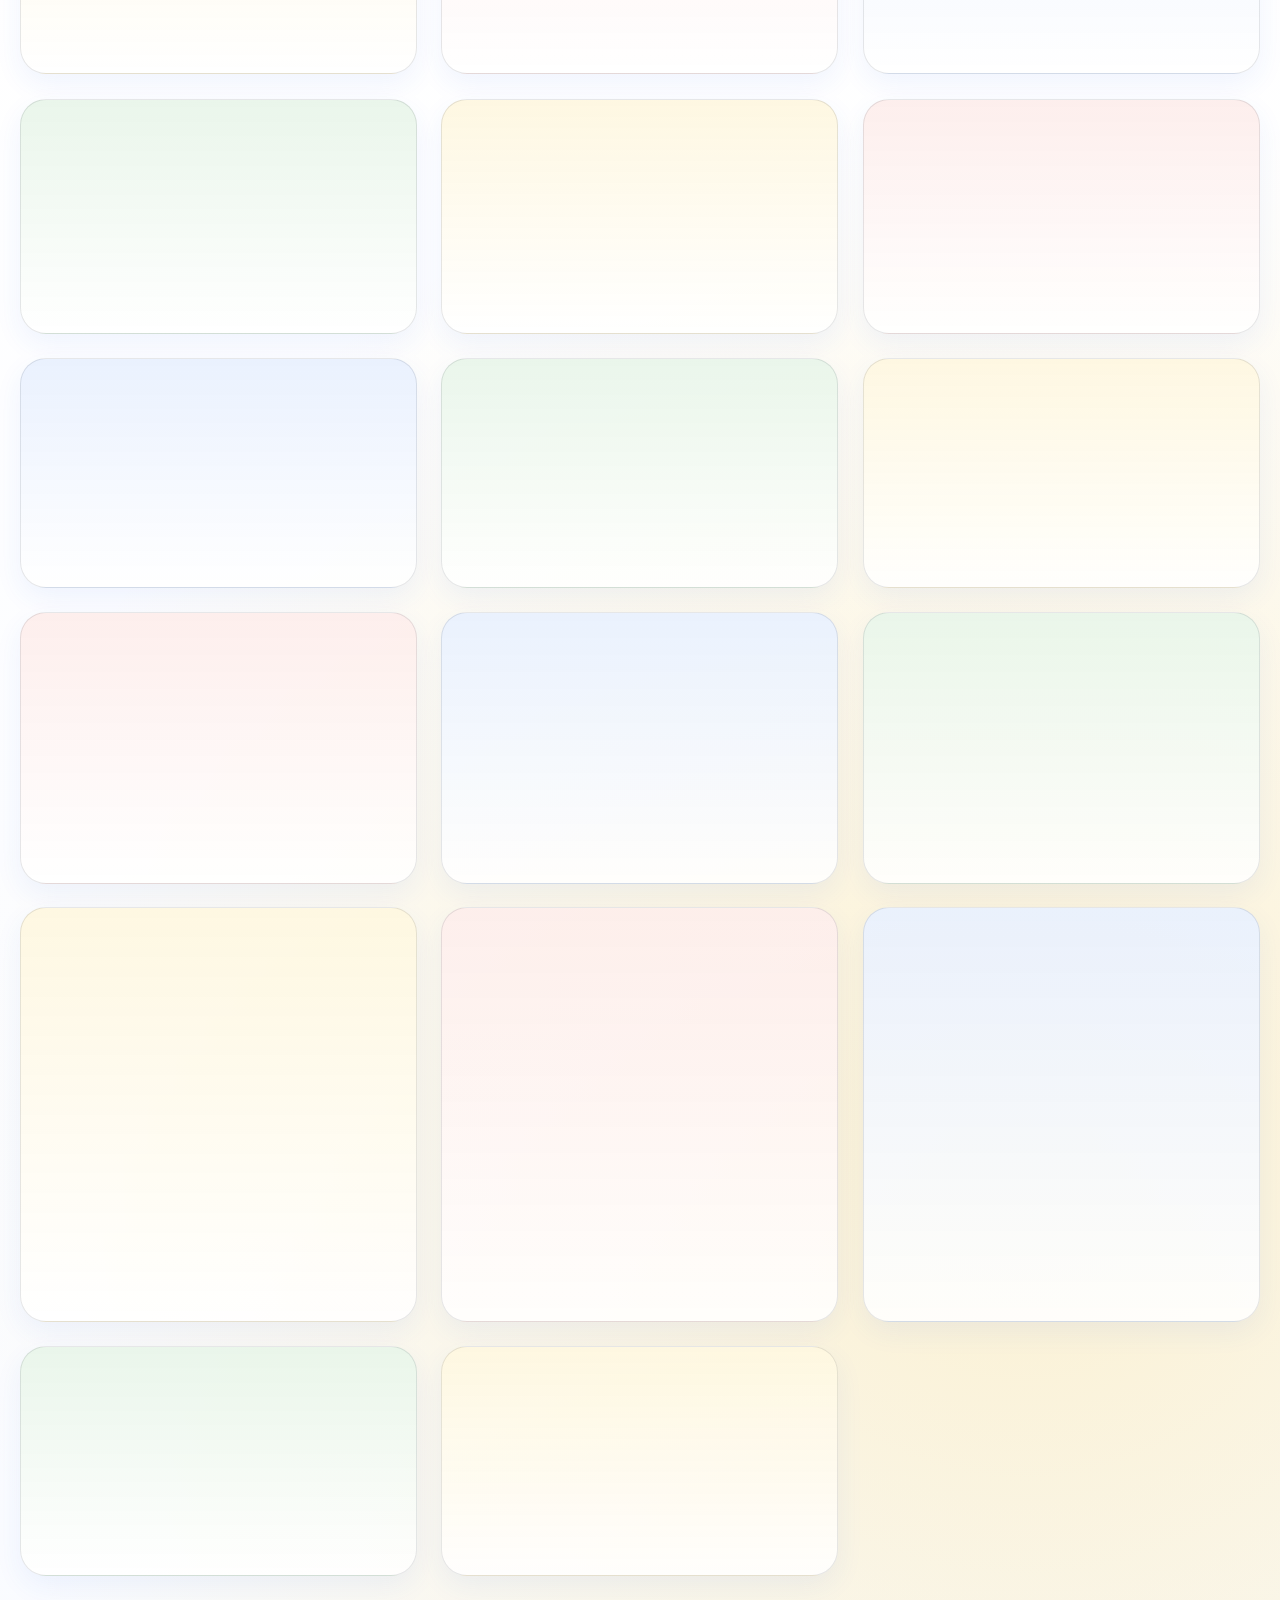
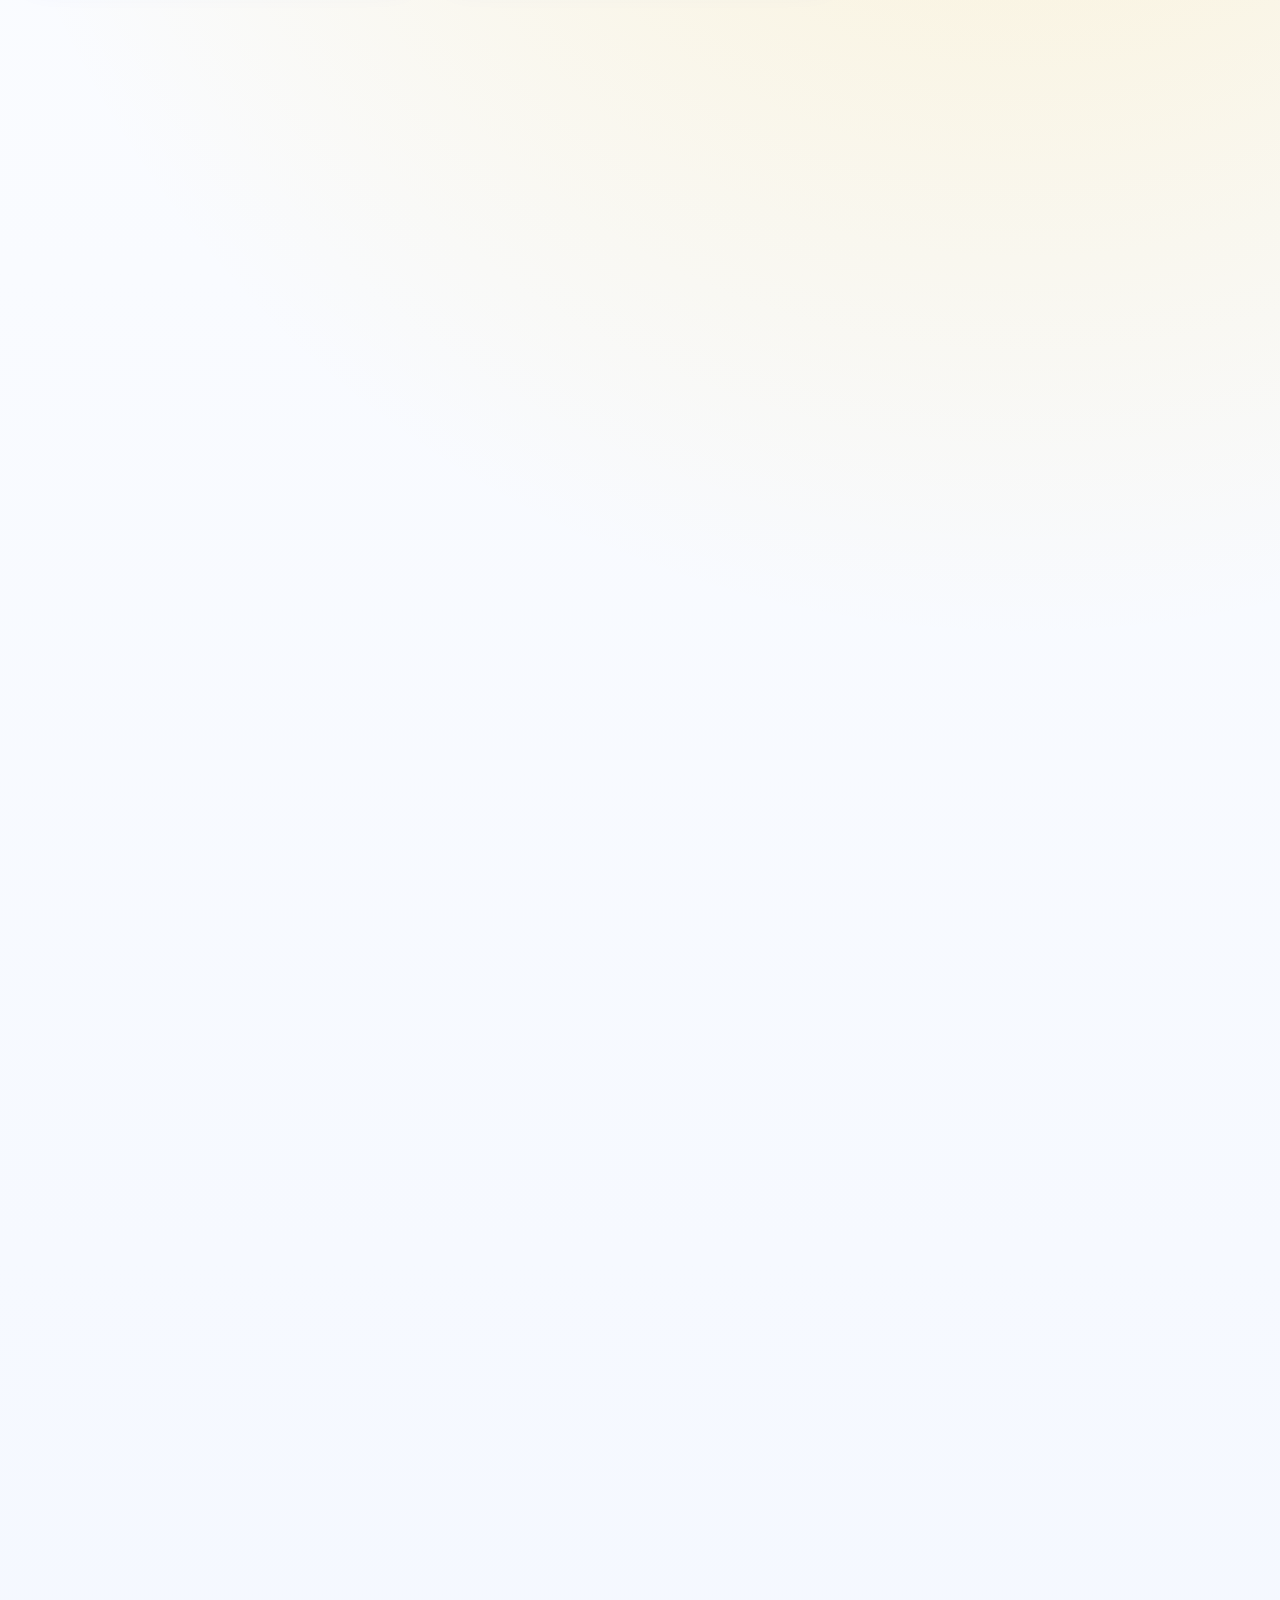
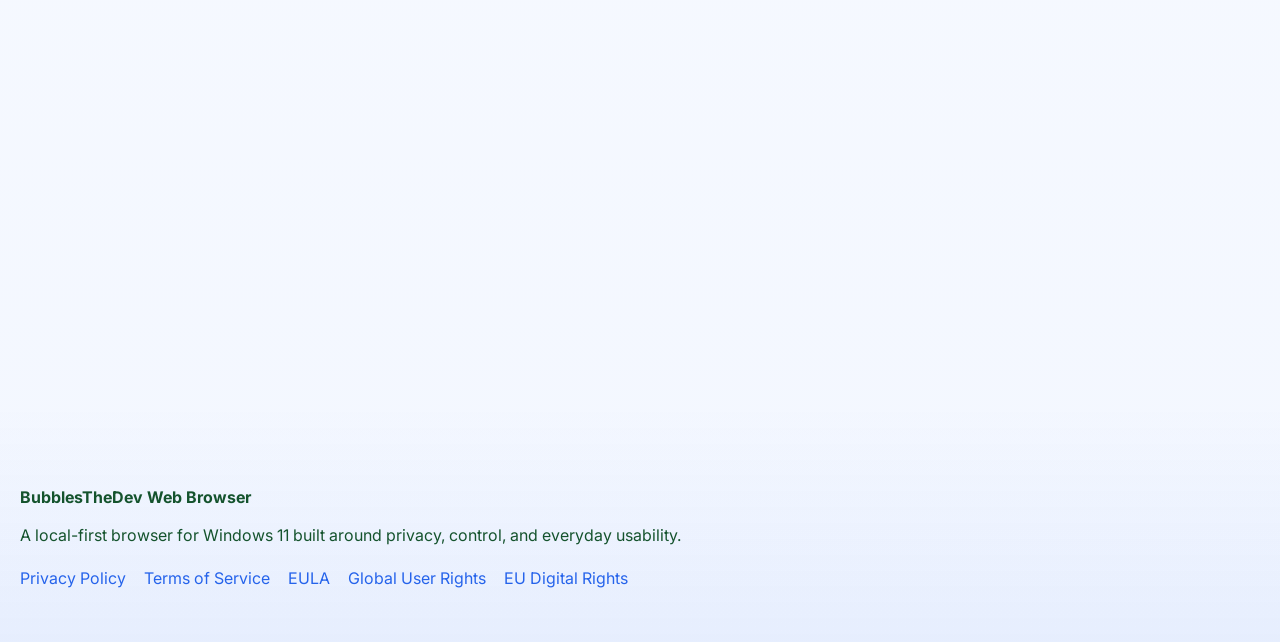
==== commit c3c73e6a: "Update index.html Signed-off-by: Jeff | BubblesTheDev <152947339+KernFerm@users.noreply.github.com>" ====
--- a/index.html
+++ b/index.html
@@ -608,7 +608,7 @@
     <div>
 
       <div class="badge">
-        Windows 11 &bull; Version 1.4.65 &bull; Privacy First
+        Windows 11 &bull; Version 1.5.02 &bull; Privacy First
       </div>
 
       <h1>
@@ -632,7 +632,7 @@
 
       <div class="hero-buttons">
         <a class="btn btn-primary" href="#download">
-          Download v1.4.65 for Windows 11
+          Download v1.5.02 for Windows 11
         </a>
 
         <a class="btn btn-secondary" href="https://github.com/KernFerm/BubblesTheDev-WebBrowser">
@@ -1072,7 +1072,7 @@
       <div class="download-actions">
 
         <a class="btn btn-primary" href="https://github.com/KernFerm/BubblesTheDev-WebBrowser/releases/latest">
-          Download v1.4.65
+          Download v1.5.02
         </a>
 
         <a class="btn btn-secondary" href="https://github.com/KernFerm/BubblesTheDev-WebBrowser">
@@ -1082,7 +1082,7 @@
       </div>
 
       <p class="download-meta">
-        Installer: <strong>BubblesTheDev Web Browser_Installer_1.4.65.exe</strong> &bull; Platform: <strong>Windows 11 x64</strong>
+        Installer: <strong>BubblesTheDev Web Browser_Installer_1.5.02.exe</strong> &bull; Platform: <strong>Windows 11 x64</strong>
       </p>
 
       <div class="download-notice">
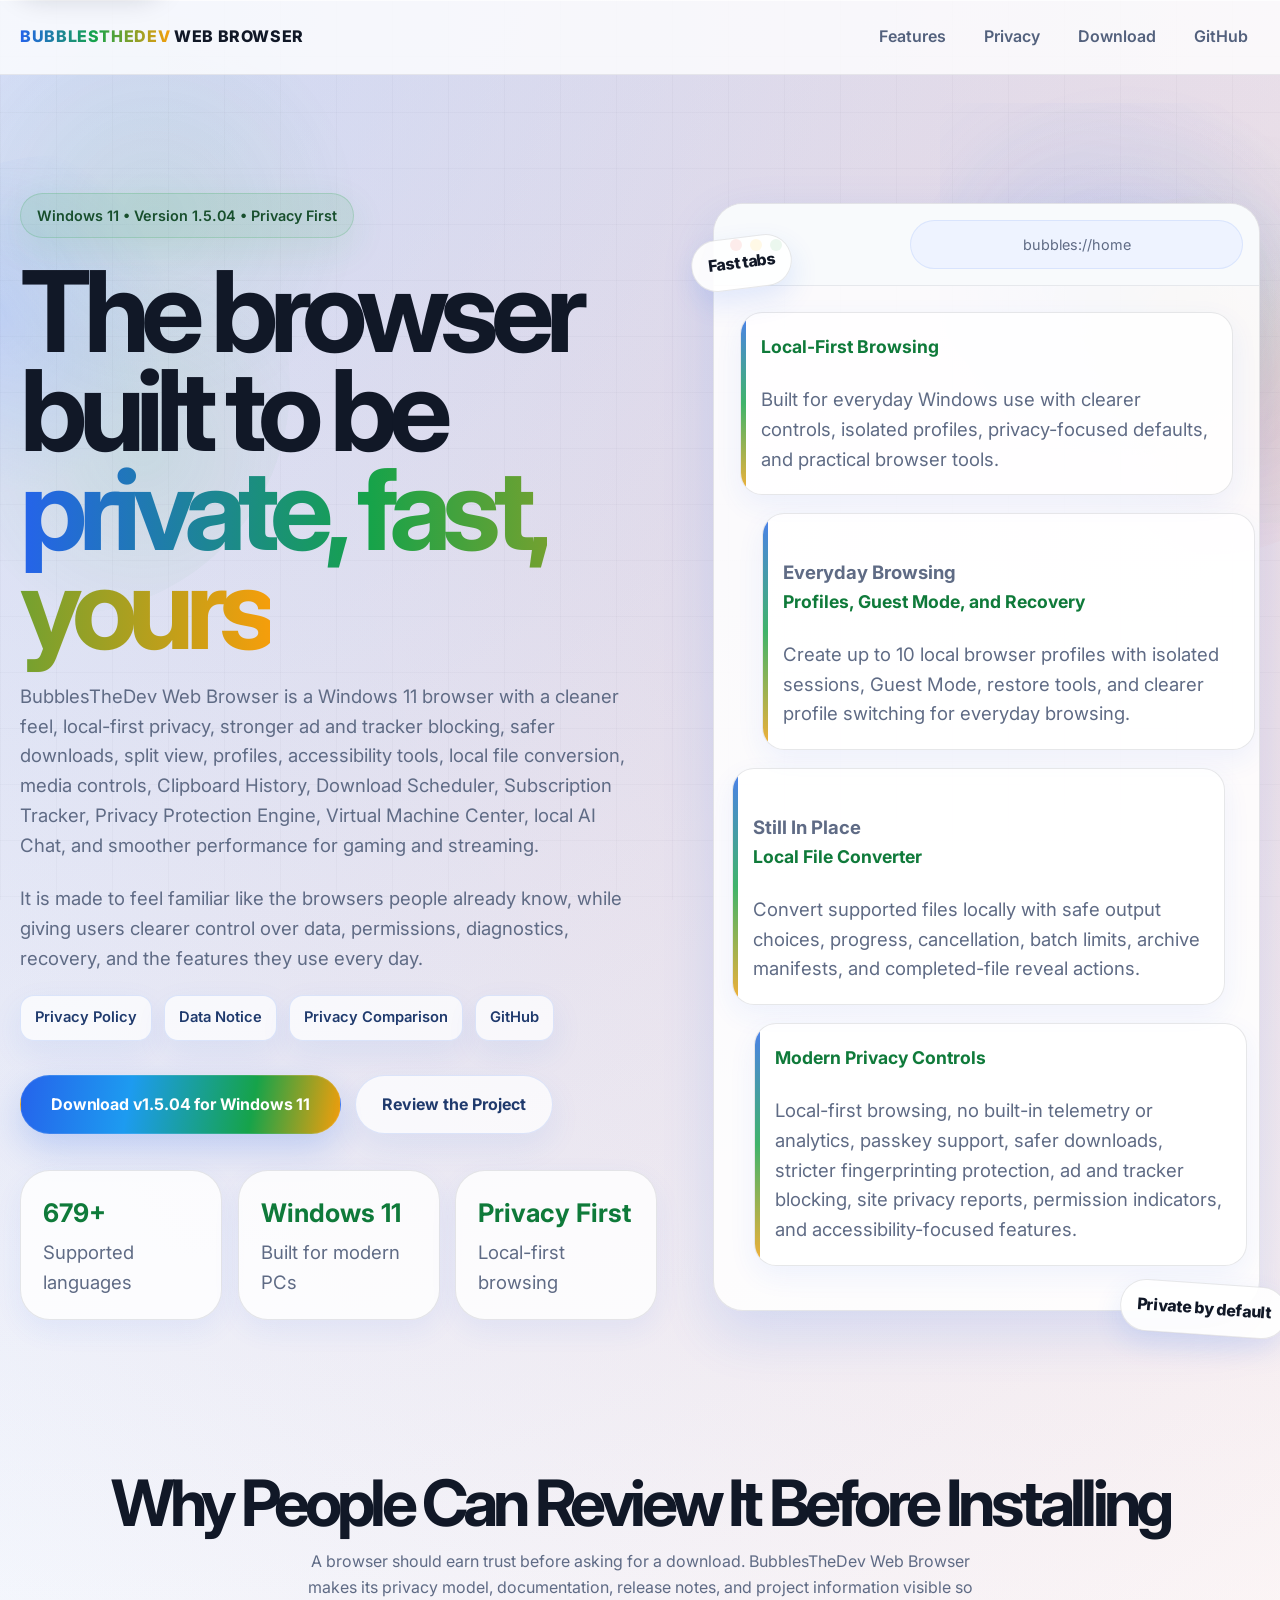
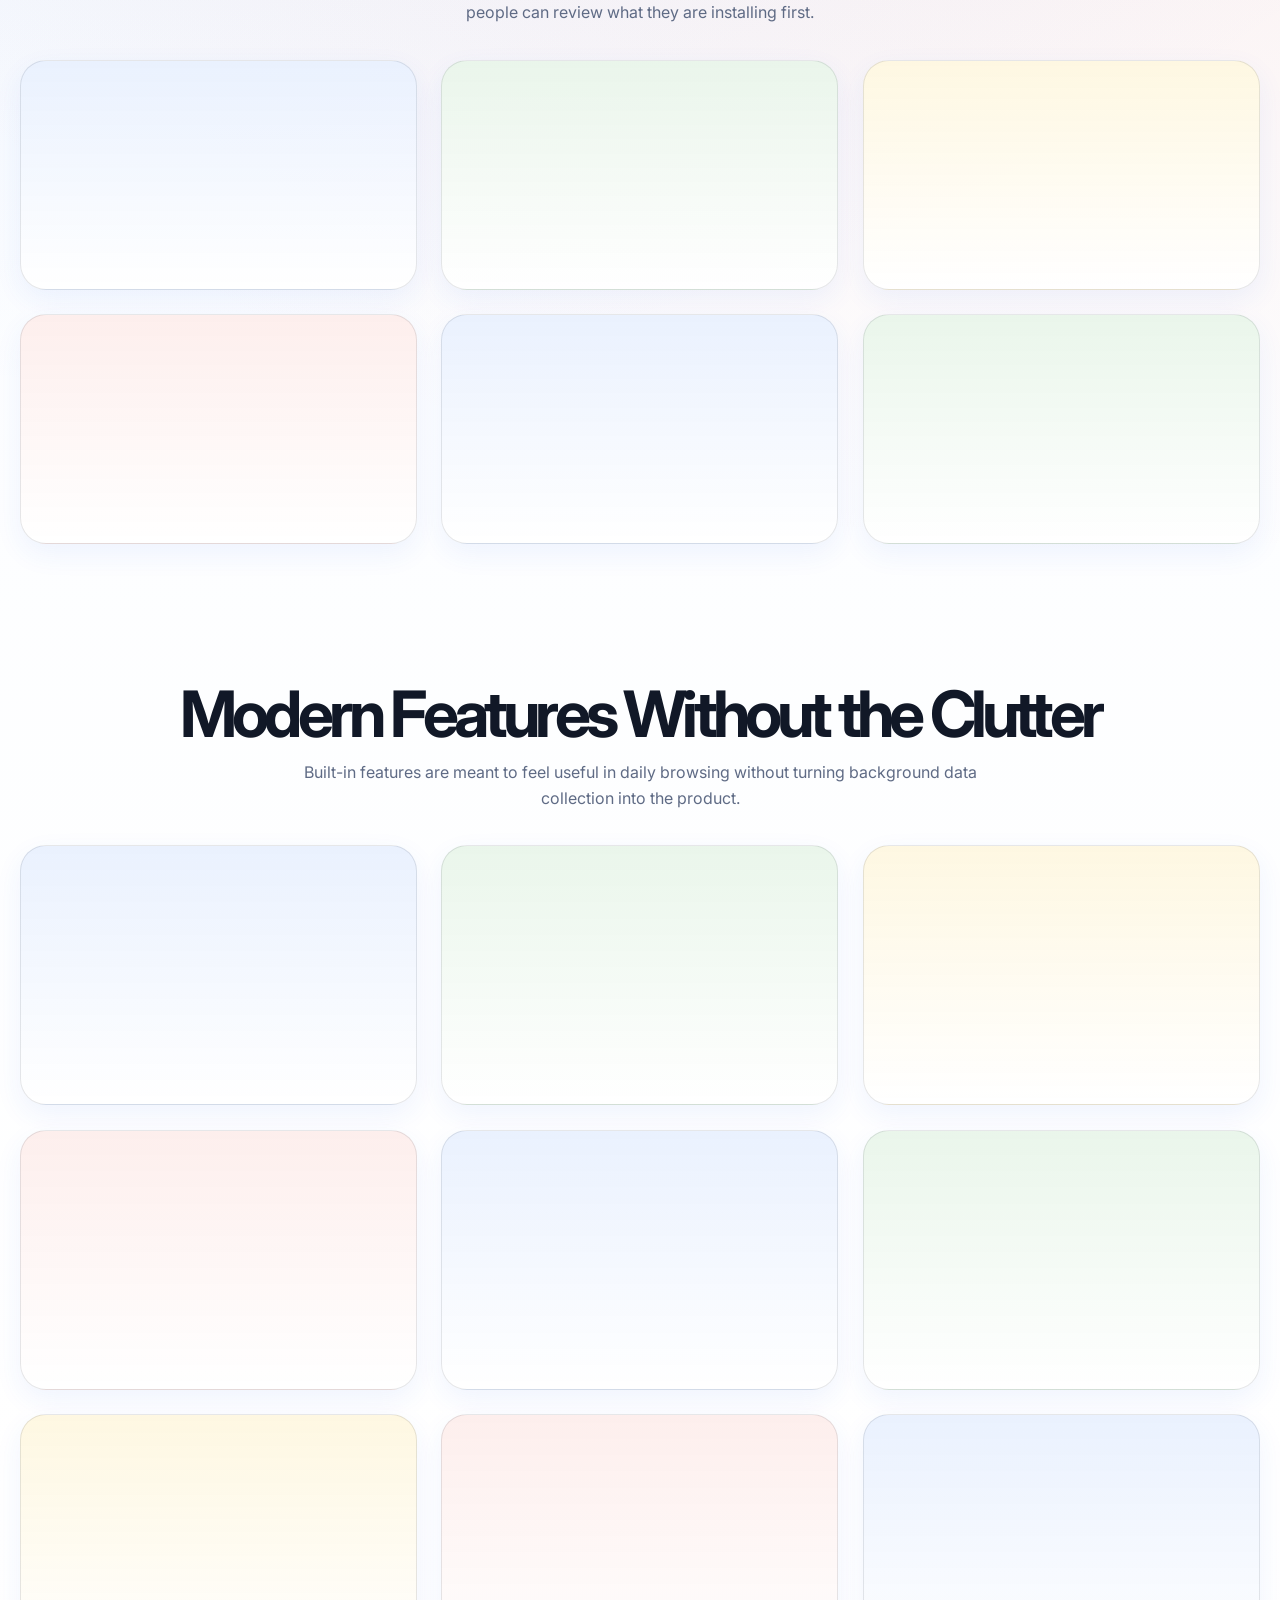
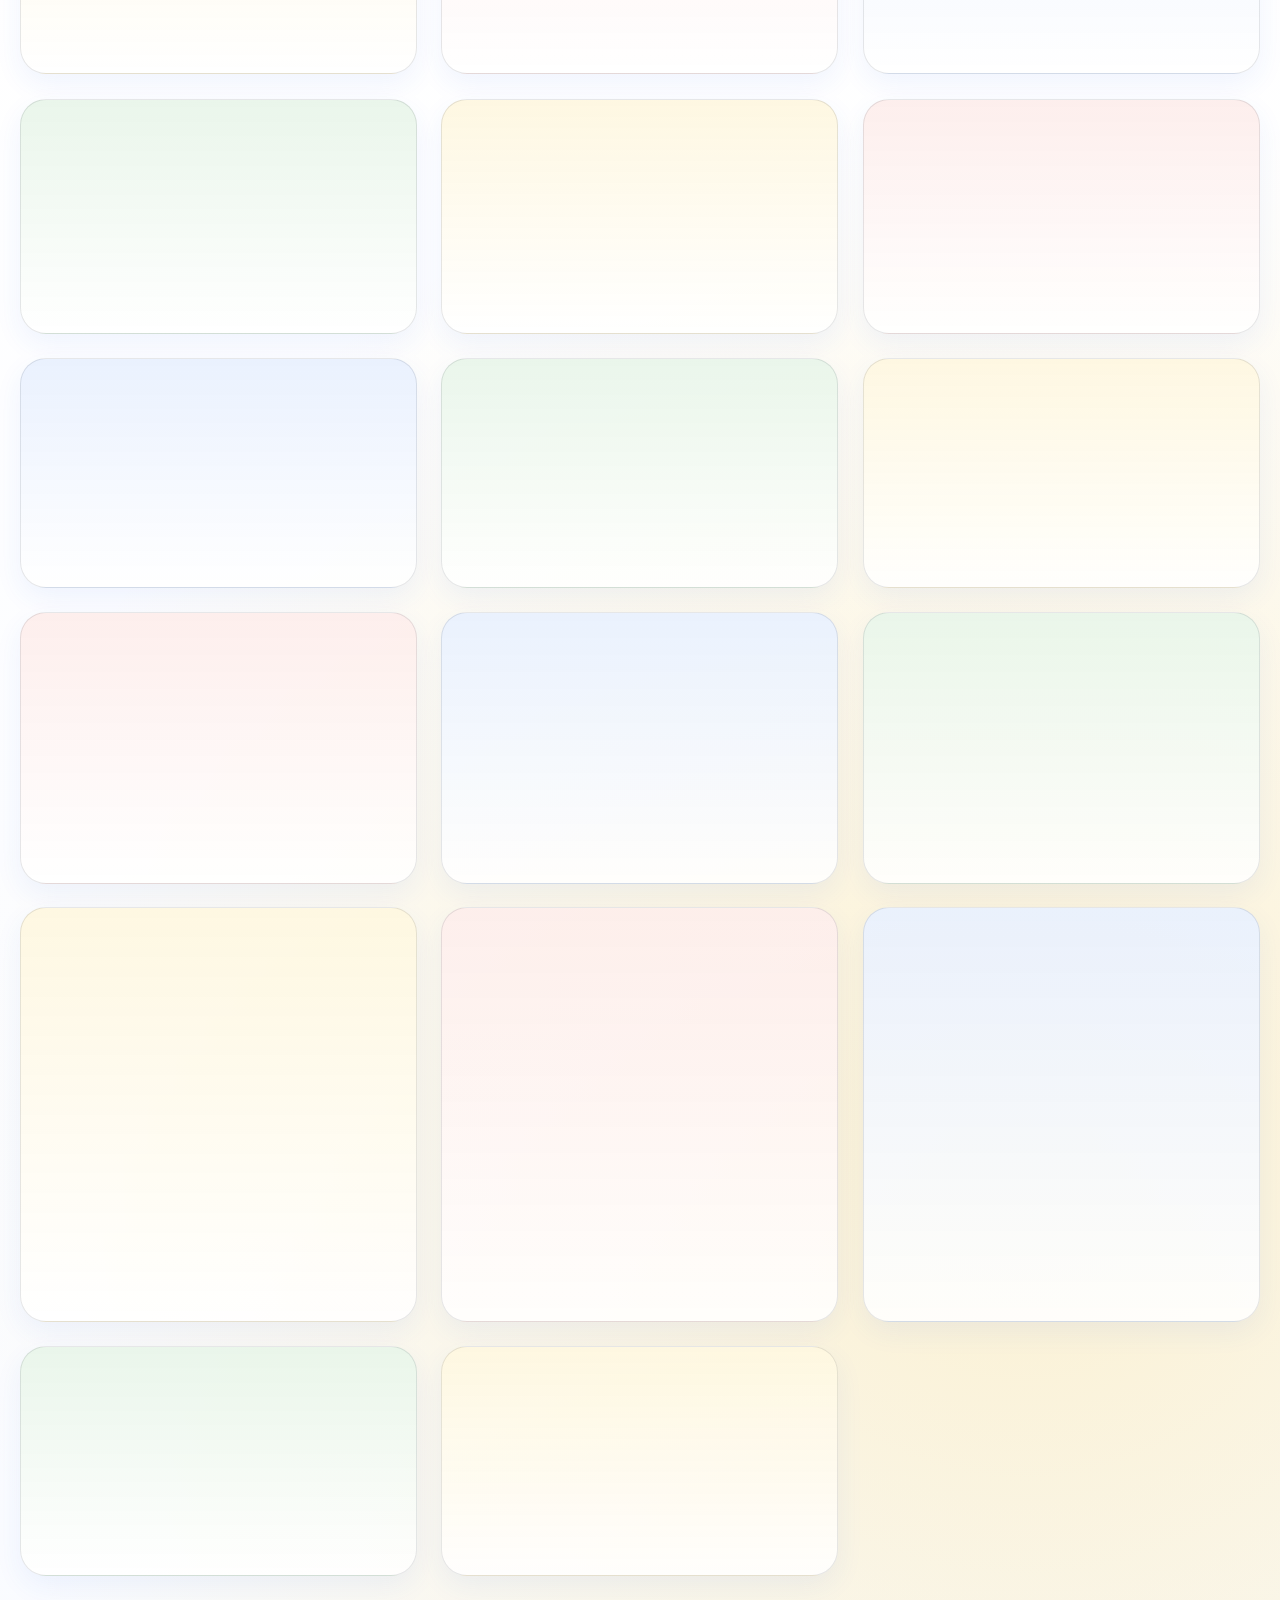
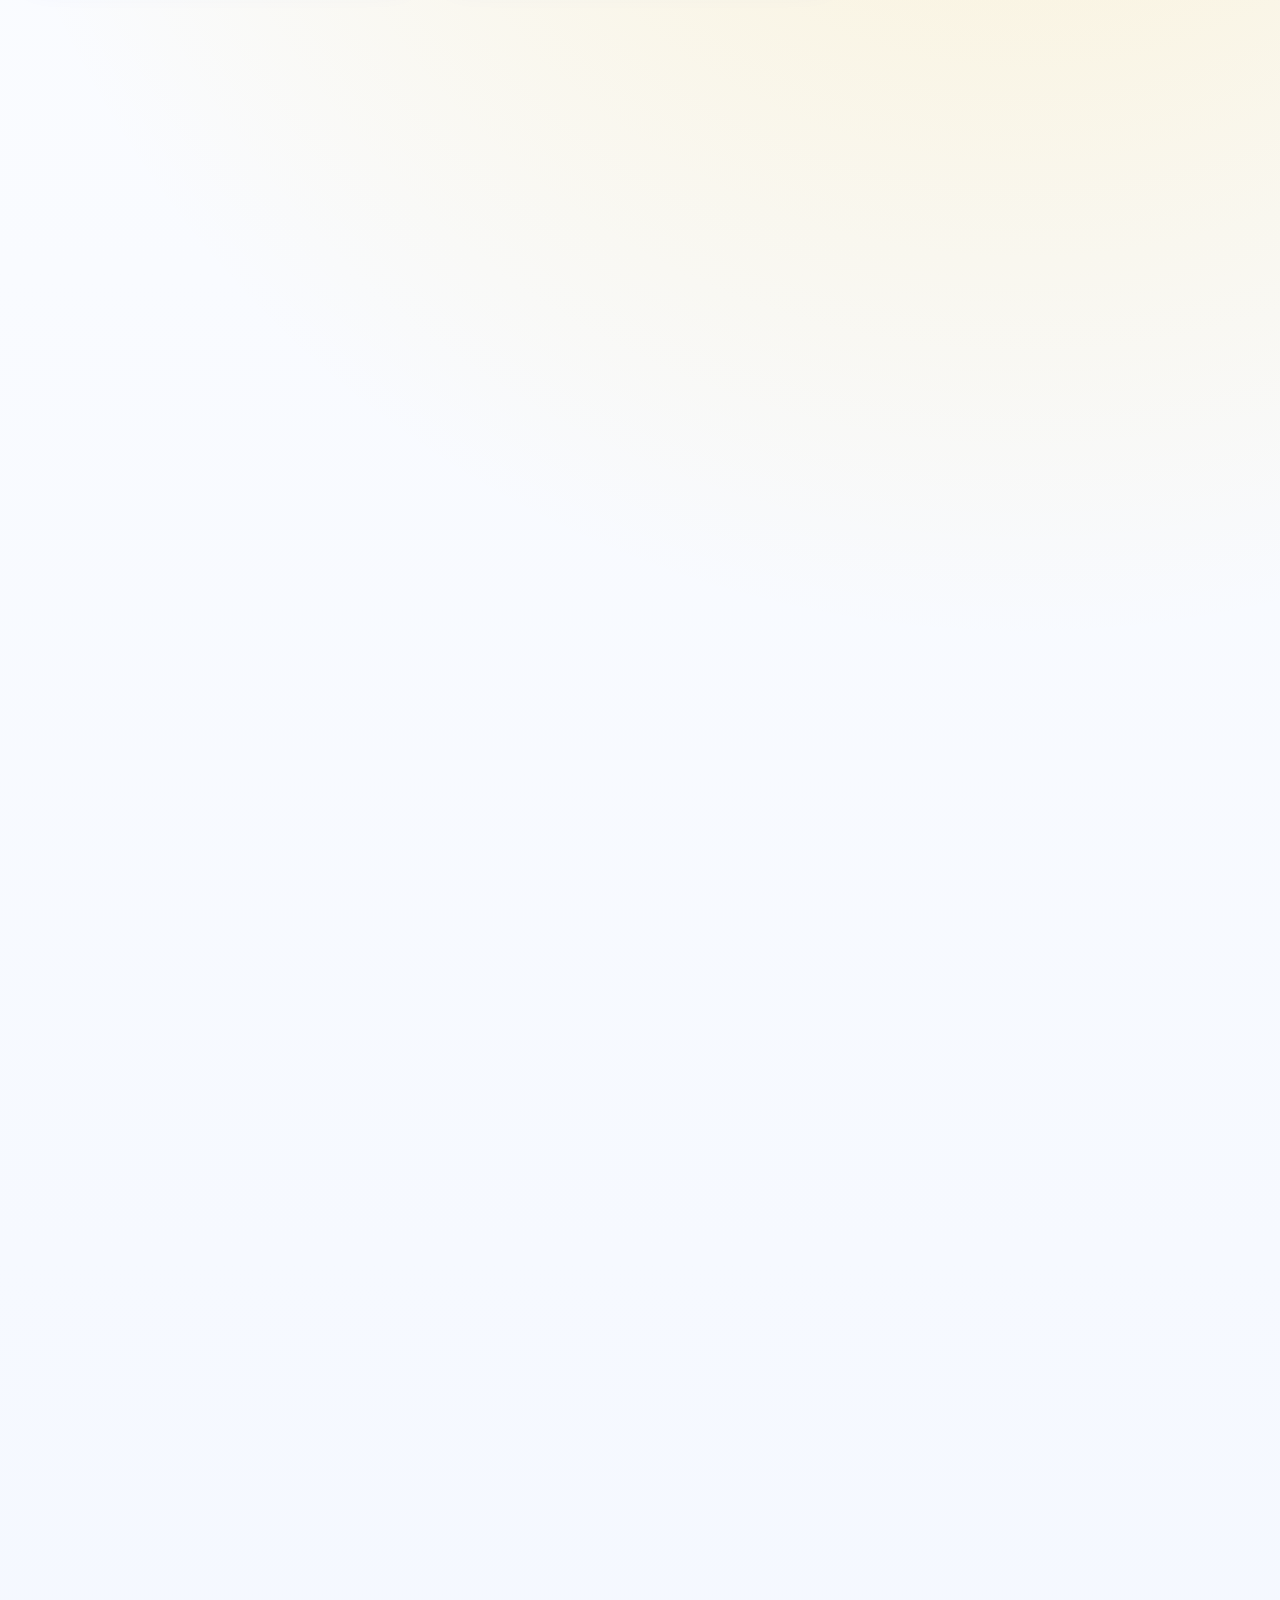
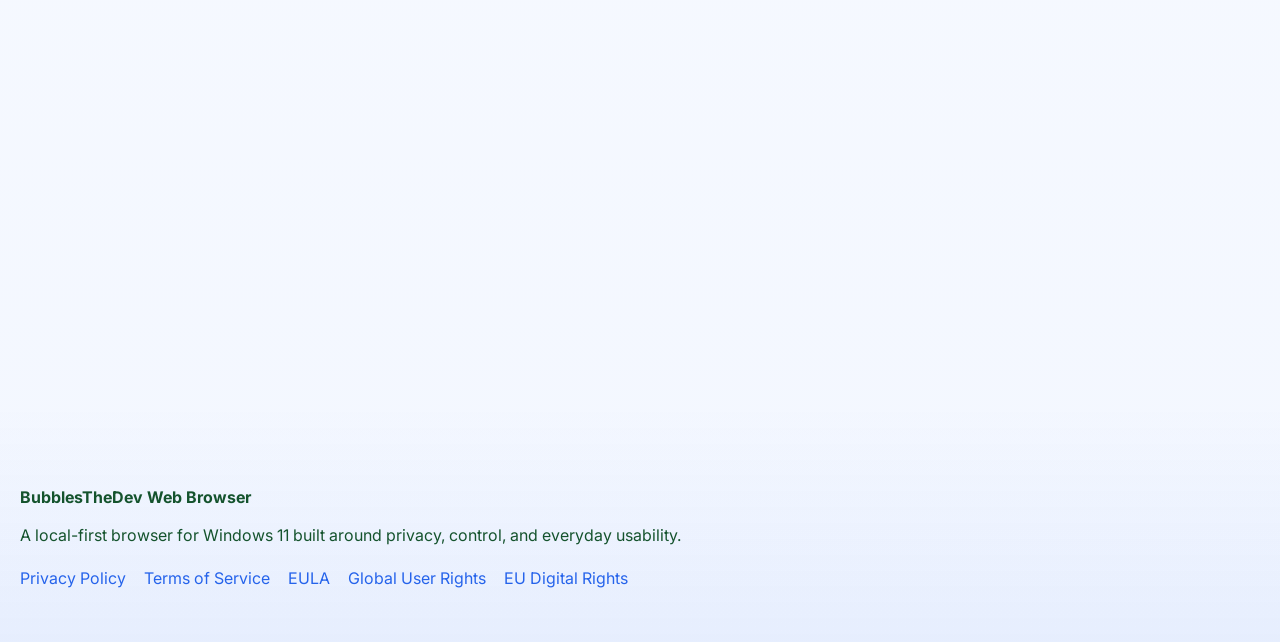
==== commit 12f59b94: "Update index.html Signed-off-by: Jeff | BubblesTheDev <152947339+KernFerm@users.noreply.github.com>" ====
--- a/index.html
+++ b/index.html
@@ -608,7 +608,7 @@
     <div>
 
       <div class="badge">
-        Windows 11 &bull; Version 1.5.02 &bull; Privacy First
+        Windows 11 &bull; Version 1.5.04 &bull; Privacy First
       </div>
 
       <h1>
@@ -632,7 +632,7 @@
 
       <div class="hero-buttons">
         <a class="btn btn-primary" href="#download">
-          Download v1.5.02 for Windows 11
+          Download v1.5.04 for Windows 11
         </a>
 
         <a class="btn btn-secondary" href="https://github.com/KernFerm/BubblesTheDev-WebBrowser">
@@ -1072,7 +1072,7 @@
       <div class="download-actions">
 
         <a class="btn btn-primary" href="https://github.com/KernFerm/BubblesTheDev-WebBrowser/releases/latest">
-          Download v1.5.02
+          Download v1.5.04
         </a>
 
         <a class="btn btn-secondary" href="https://github.com/KernFerm/BubblesTheDev-WebBrowser">
@@ -1082,7 +1082,7 @@
       </div>
 
       <p class="download-meta">
-        Installer: <strong>BubblesTheDev Web Browser_Installer_1.5.02.exe</strong> &bull; Platform: <strong>Windows 11 x64</strong>
+        Installer: <strong>BubblesTheDev Web Browser_Installer_1.5.04.exe</strong> &bull; Platform: <strong>Windows 11 x64</strong>
       </p>
 
       <div class="download-notice">
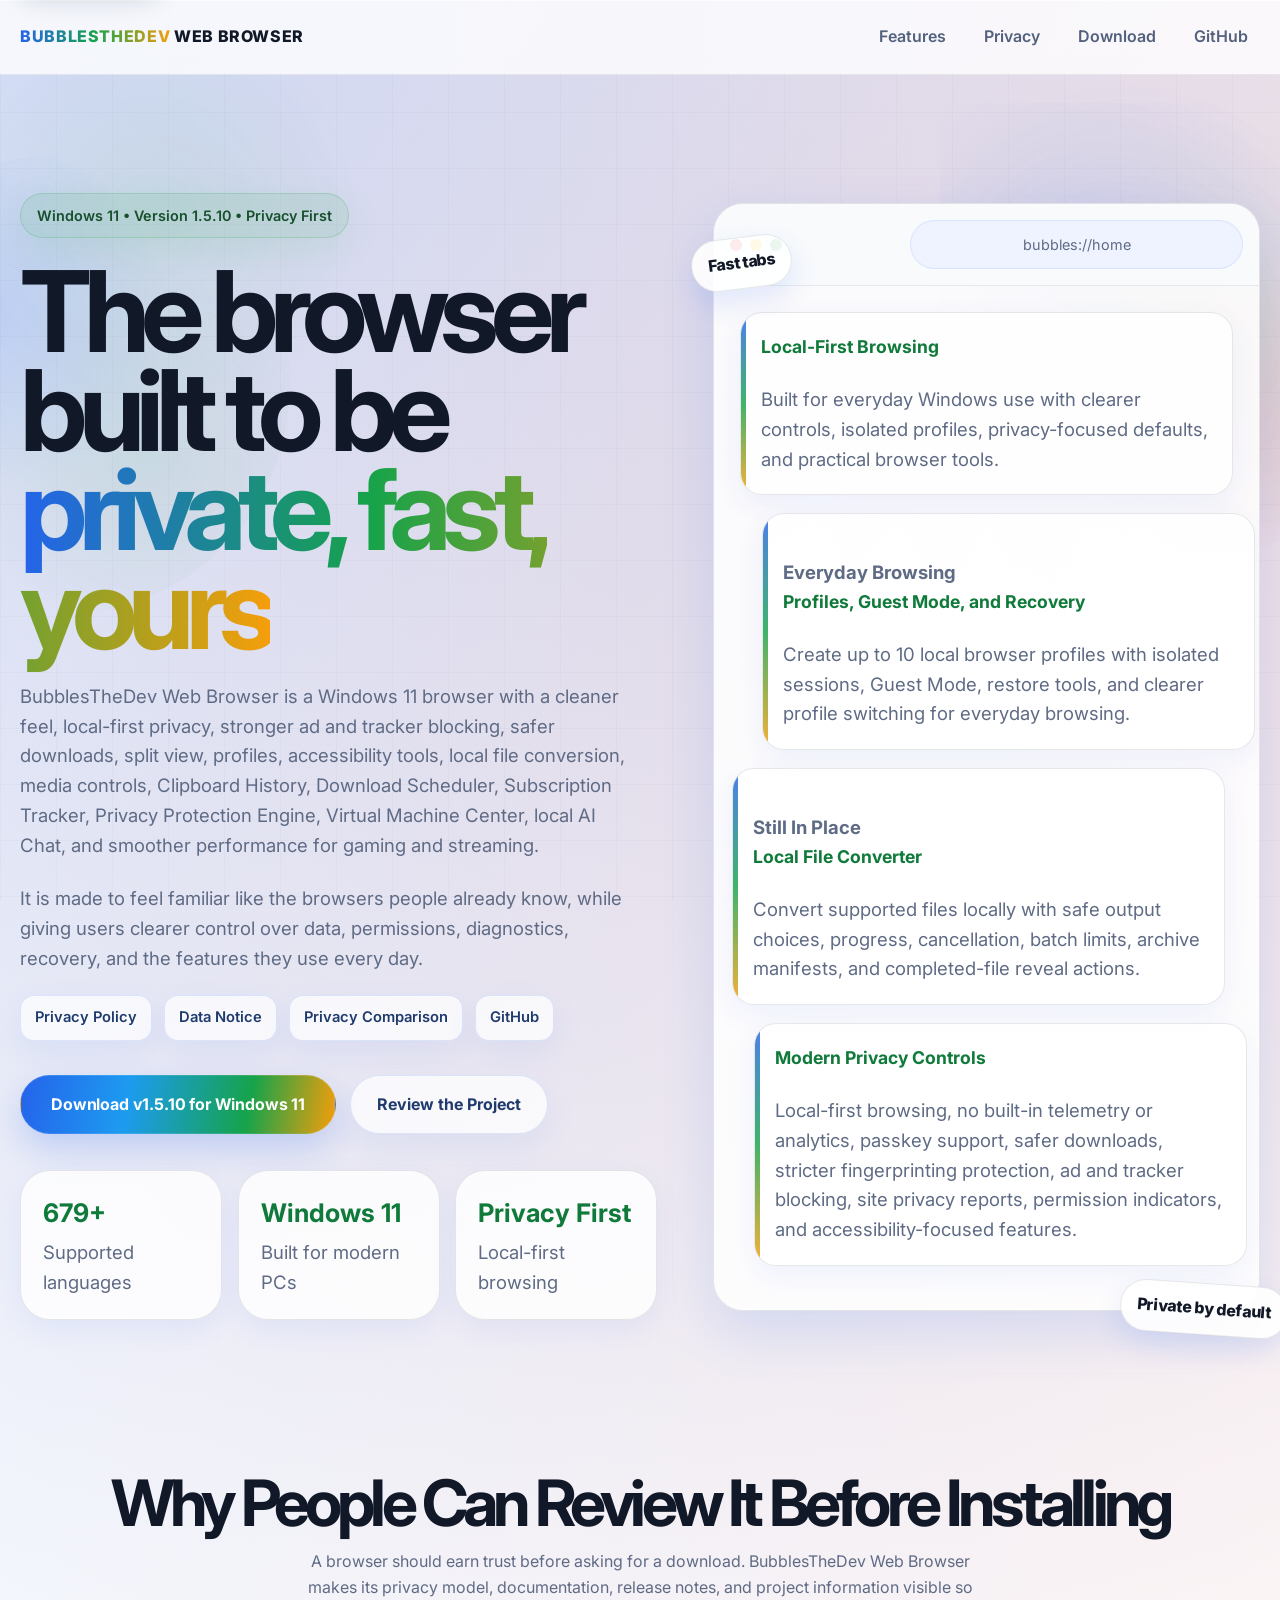
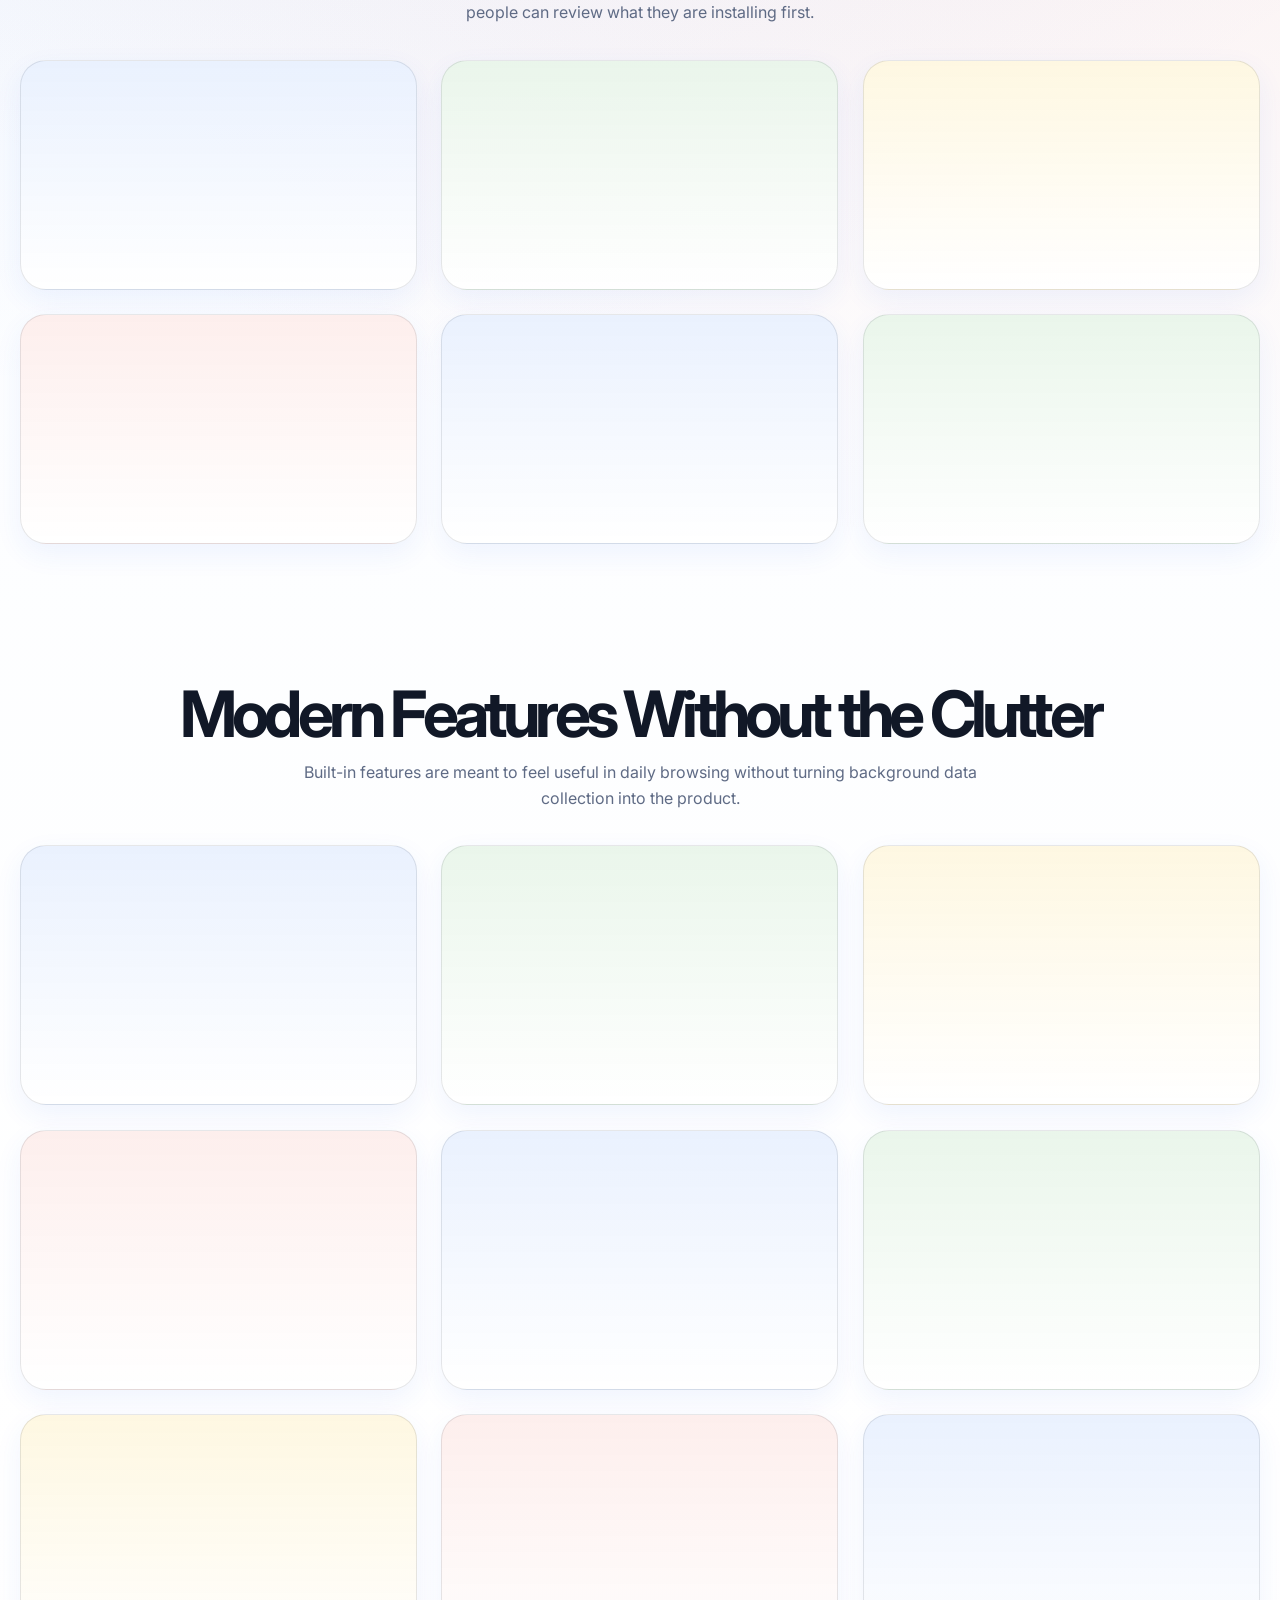
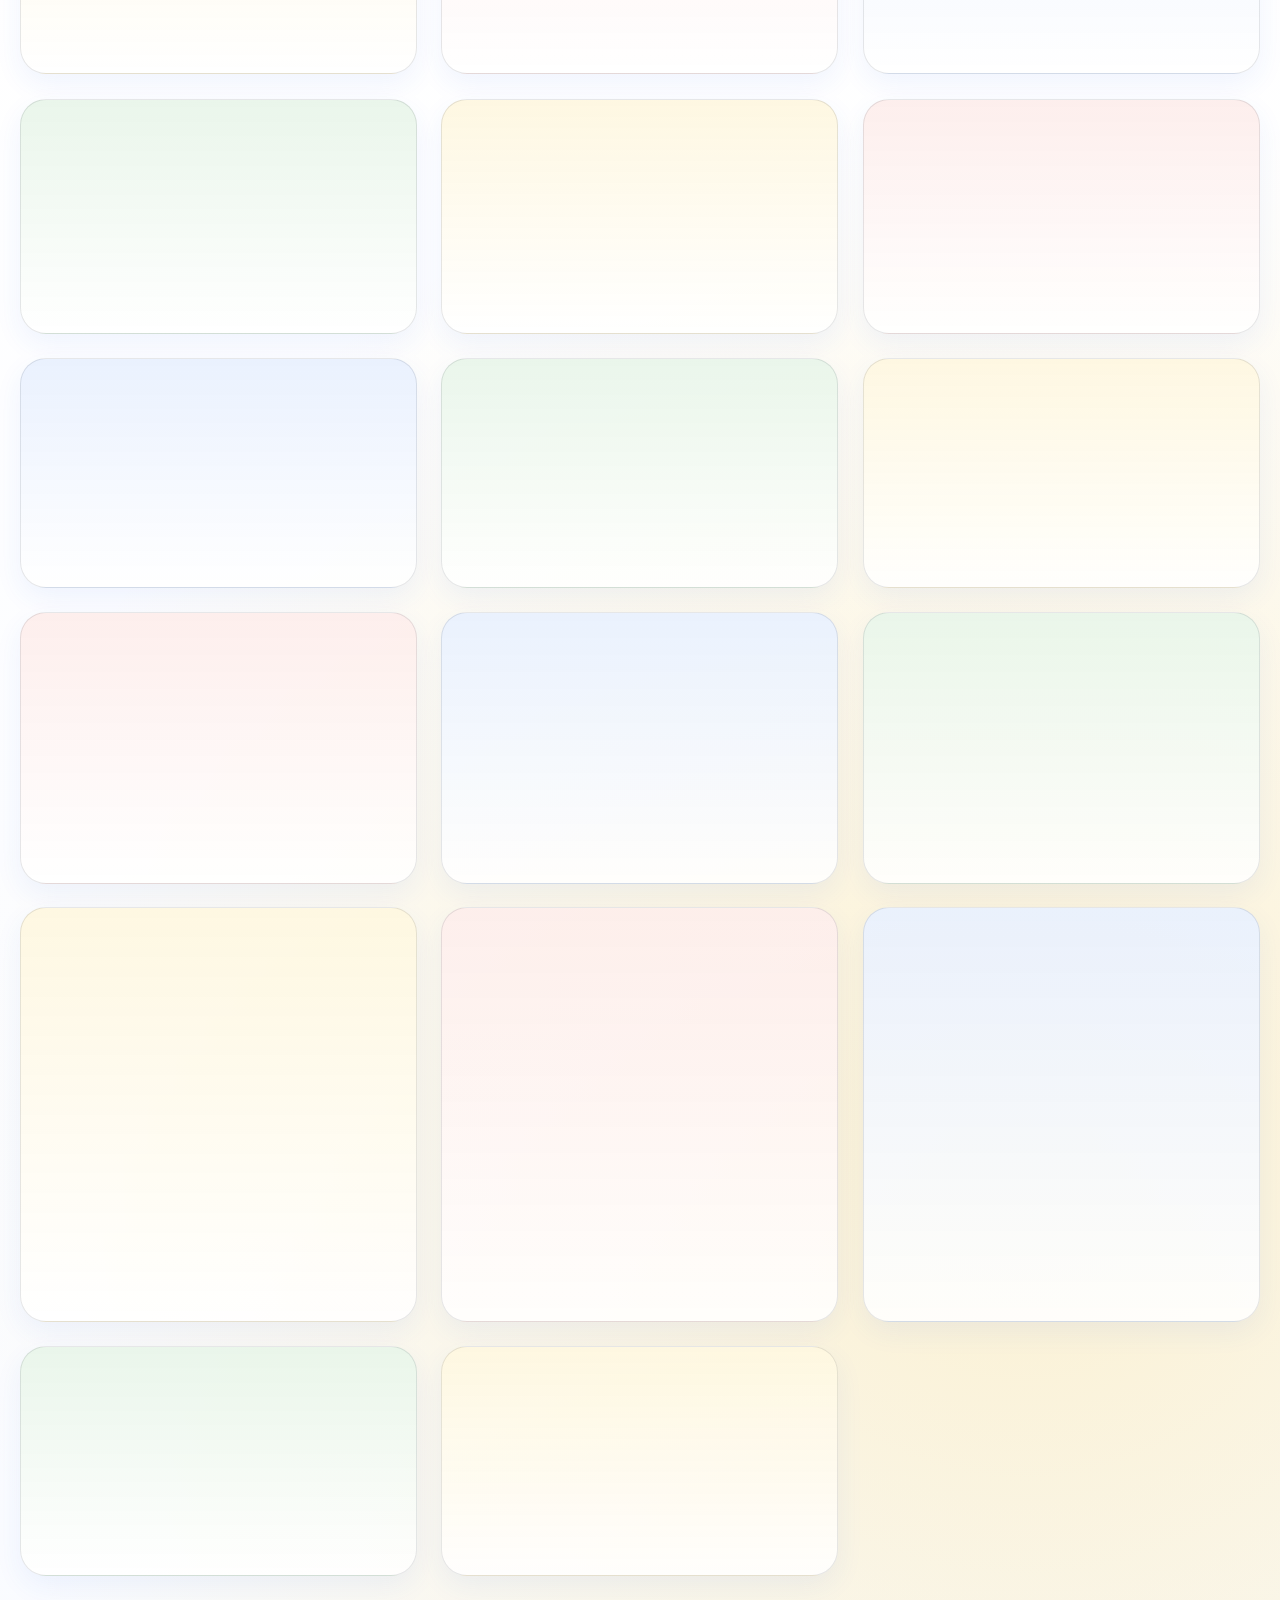
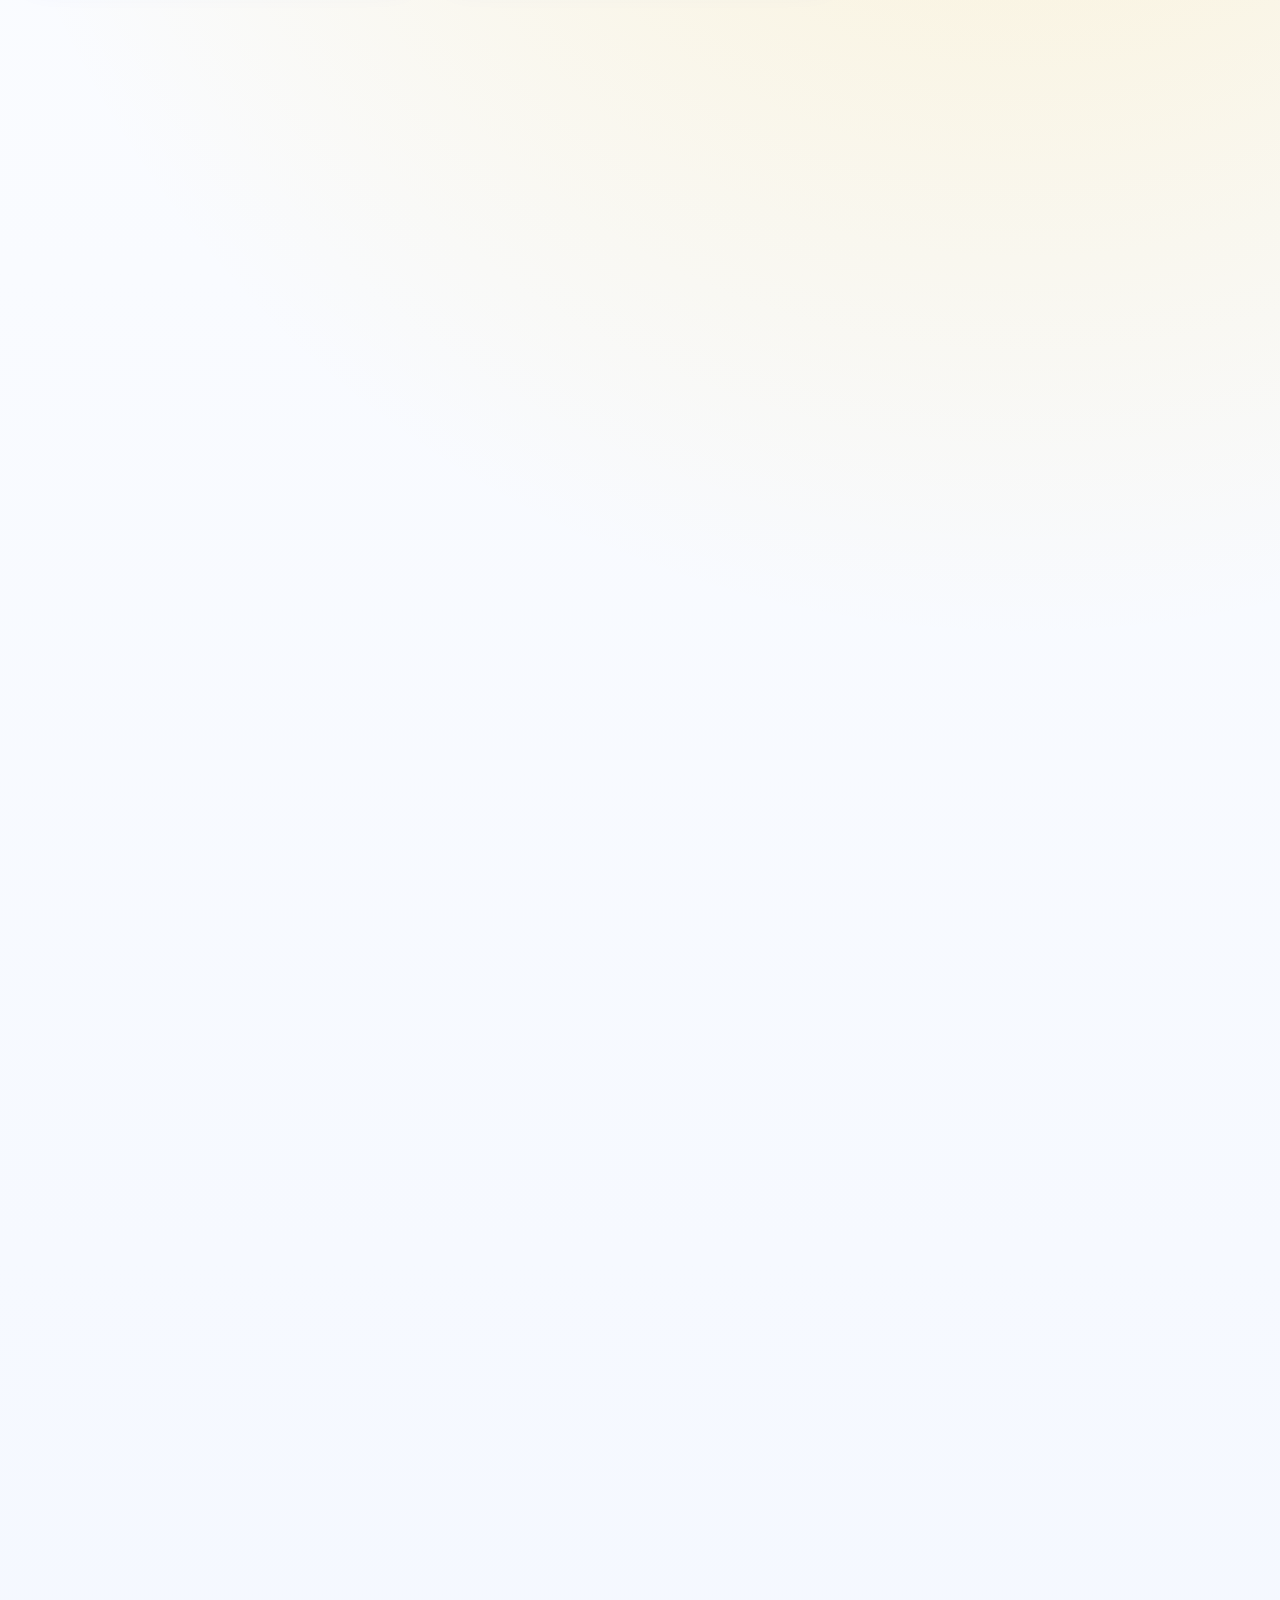
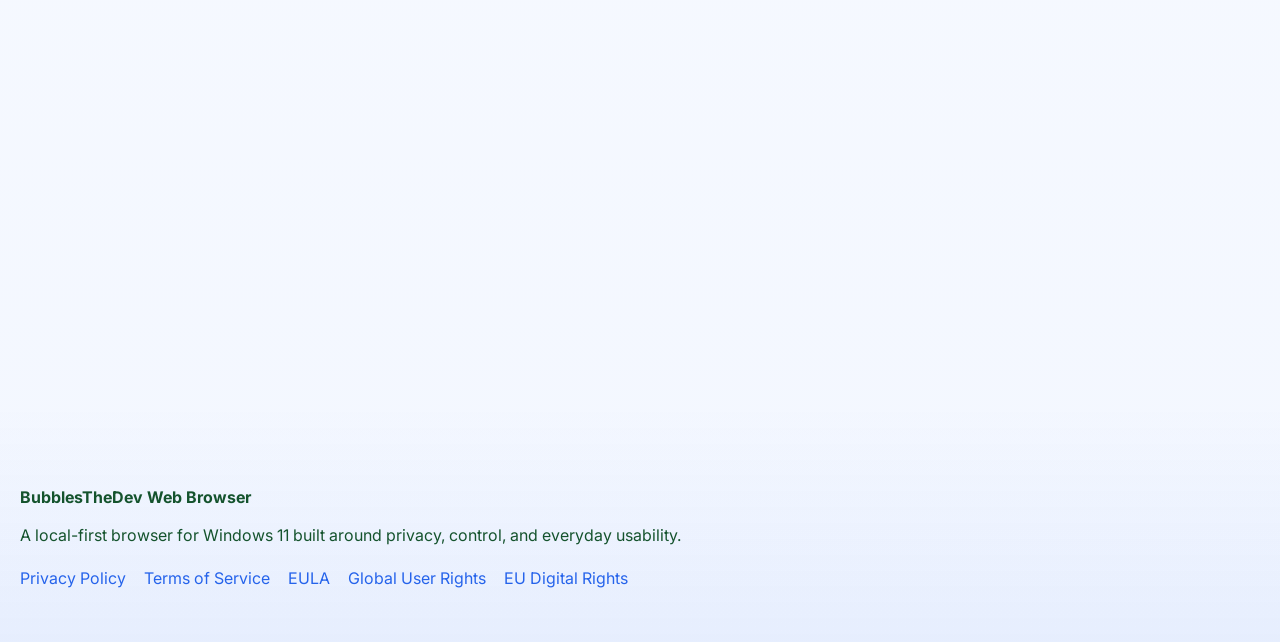
==== commit f4aa7a5b: "Update index.html Signed-off-by: Jeff | BubblesTheDev <152947339+KernFerm@users.noreply.github.com>" ====
--- a/index.html
+++ b/index.html
@@ -608,7 +608,7 @@
     <div>
 
       <div class="badge">
-        Windows 11 &bull; Version 1.5.04 &bull; Privacy First
+        Windows 11 &bull; Version 1.5.10 &bull; Privacy First
       </div>
 
       <h1>
@@ -632,7 +632,7 @@
 
       <div class="hero-buttons">
         <a class="btn btn-primary" href="#download">
-          Download v1.5.04 for Windows 11
+          Download v1.5.10 for Windows 11
         </a>
 
         <a class="btn btn-secondary" href="https://github.com/KernFerm/BubblesTheDev-WebBrowser">
@@ -1072,7 +1072,7 @@
       <div class="download-actions">
 
         <a class="btn btn-primary" href="https://github.com/KernFerm/BubblesTheDev-WebBrowser/releases/latest">
-          Download v1.5.04
+          Download v1.5.10
         </a>
 
         <a class="btn btn-secondary" href="https://github.com/KernFerm/BubblesTheDev-WebBrowser">
@@ -1082,7 +1082,7 @@
       </div>
 
       <p class="download-meta">
-        Installer: <strong>BubblesTheDev Web Browser_Installer_1.5.04.exe</strong> &bull; Platform: <strong>Windows 11 x64</strong>
+        Installer: <strong>BubblesTheDev Web Browser_Installer_1.5.10.exe</strong> &bull; Platform: <strong>Windows 11 x64</strong>
       </p>
 
       <div class="download-notice">
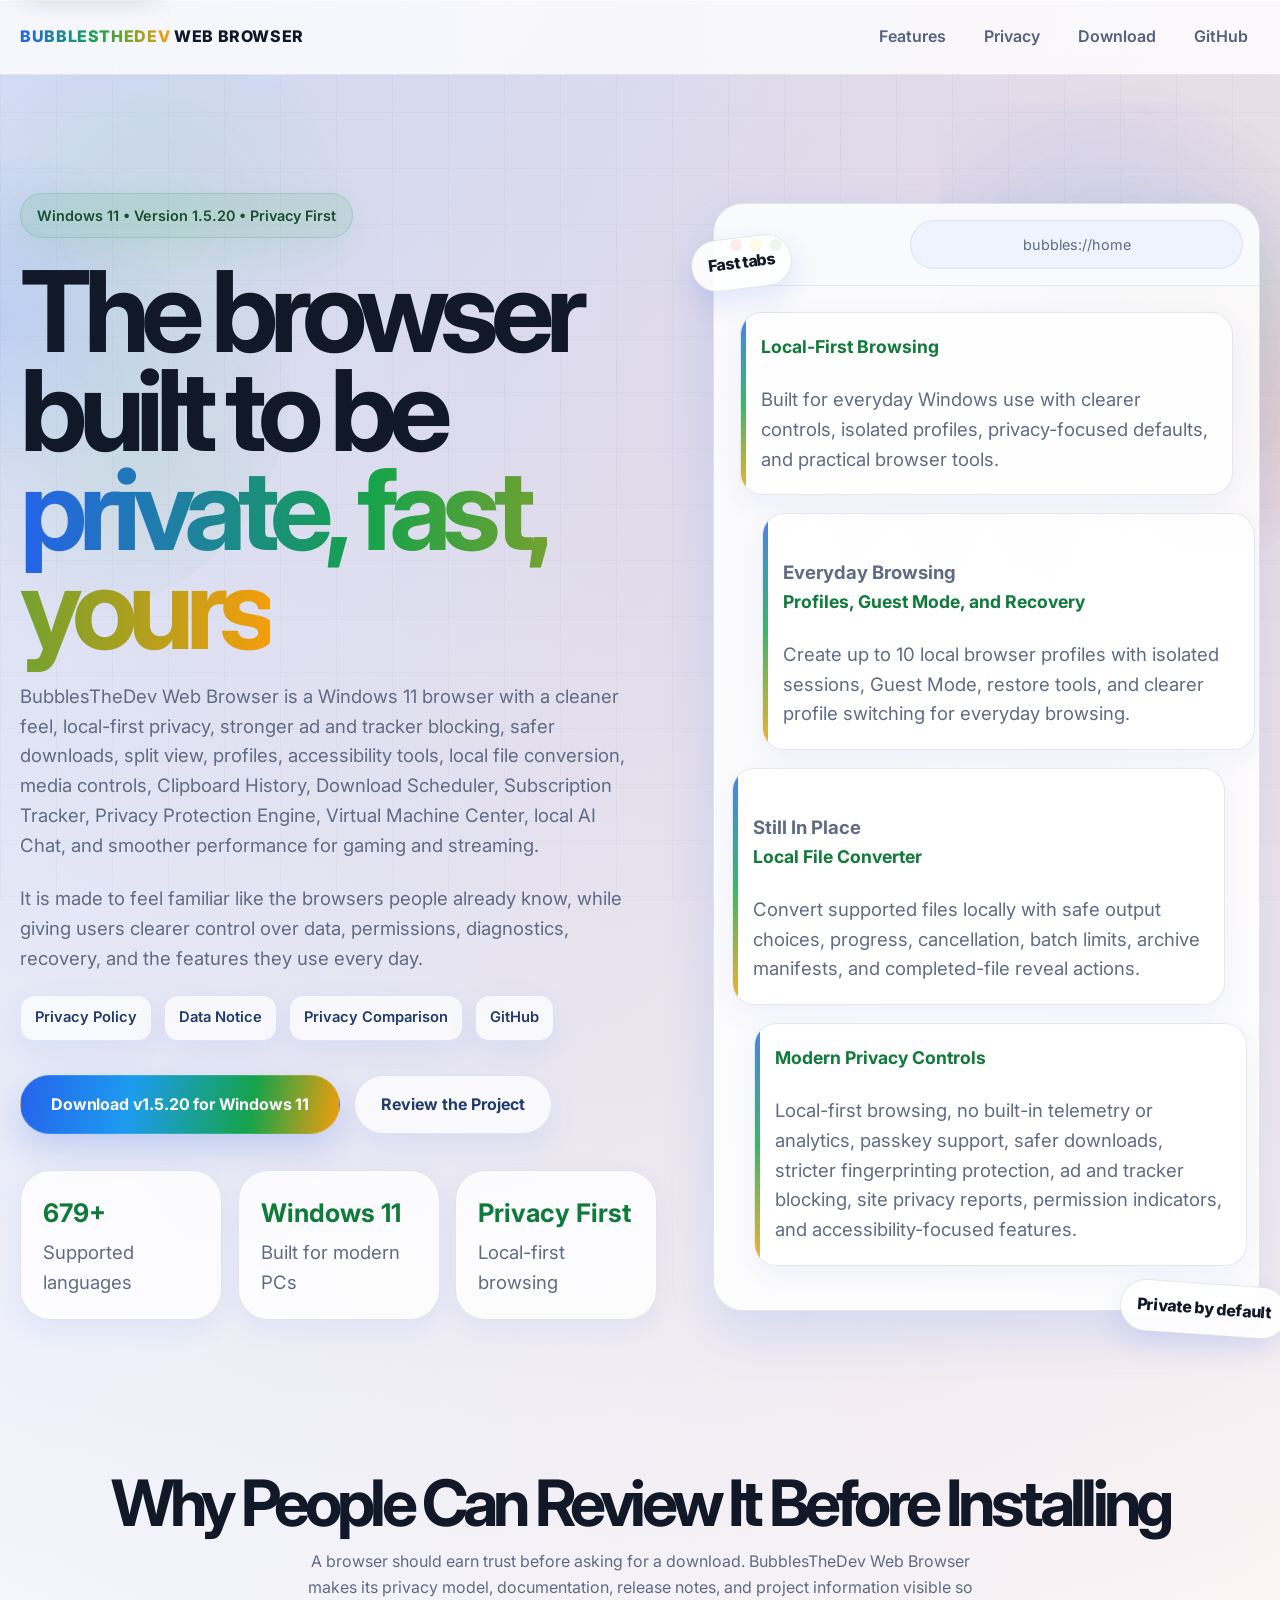
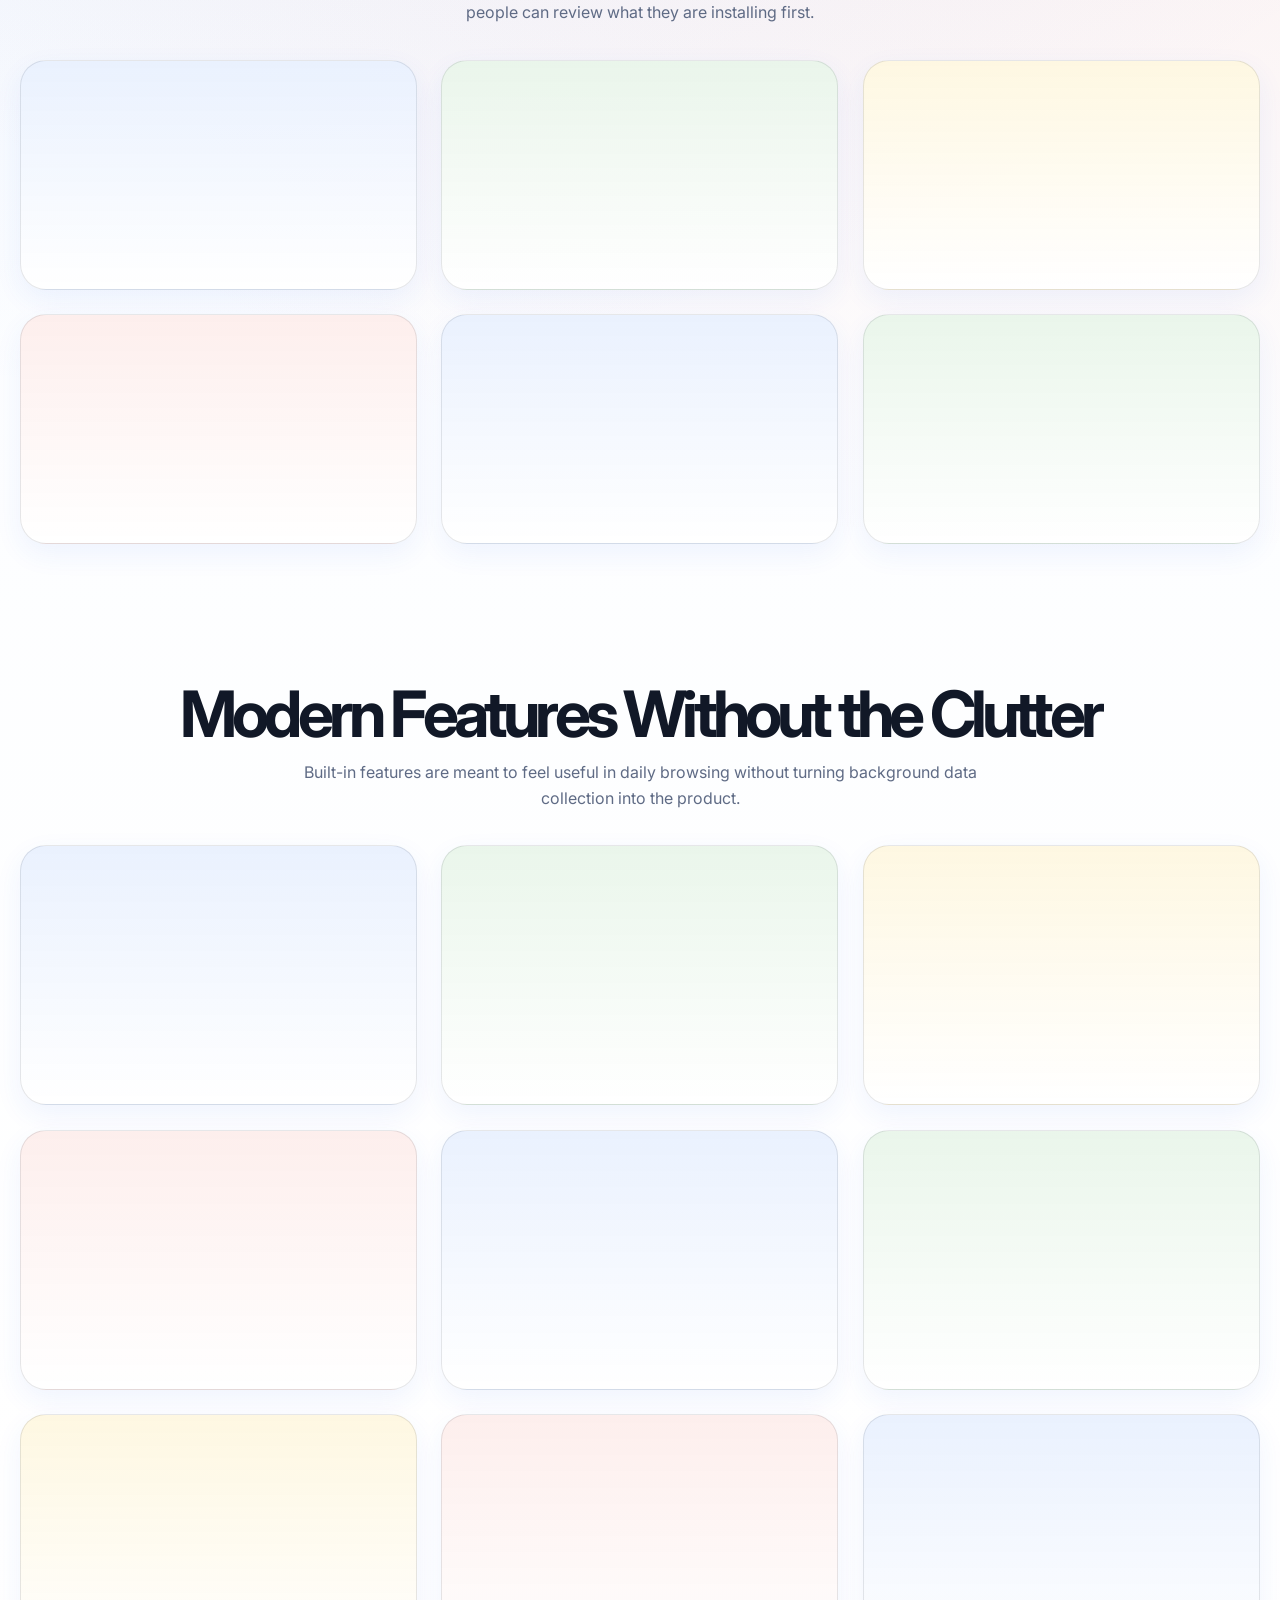
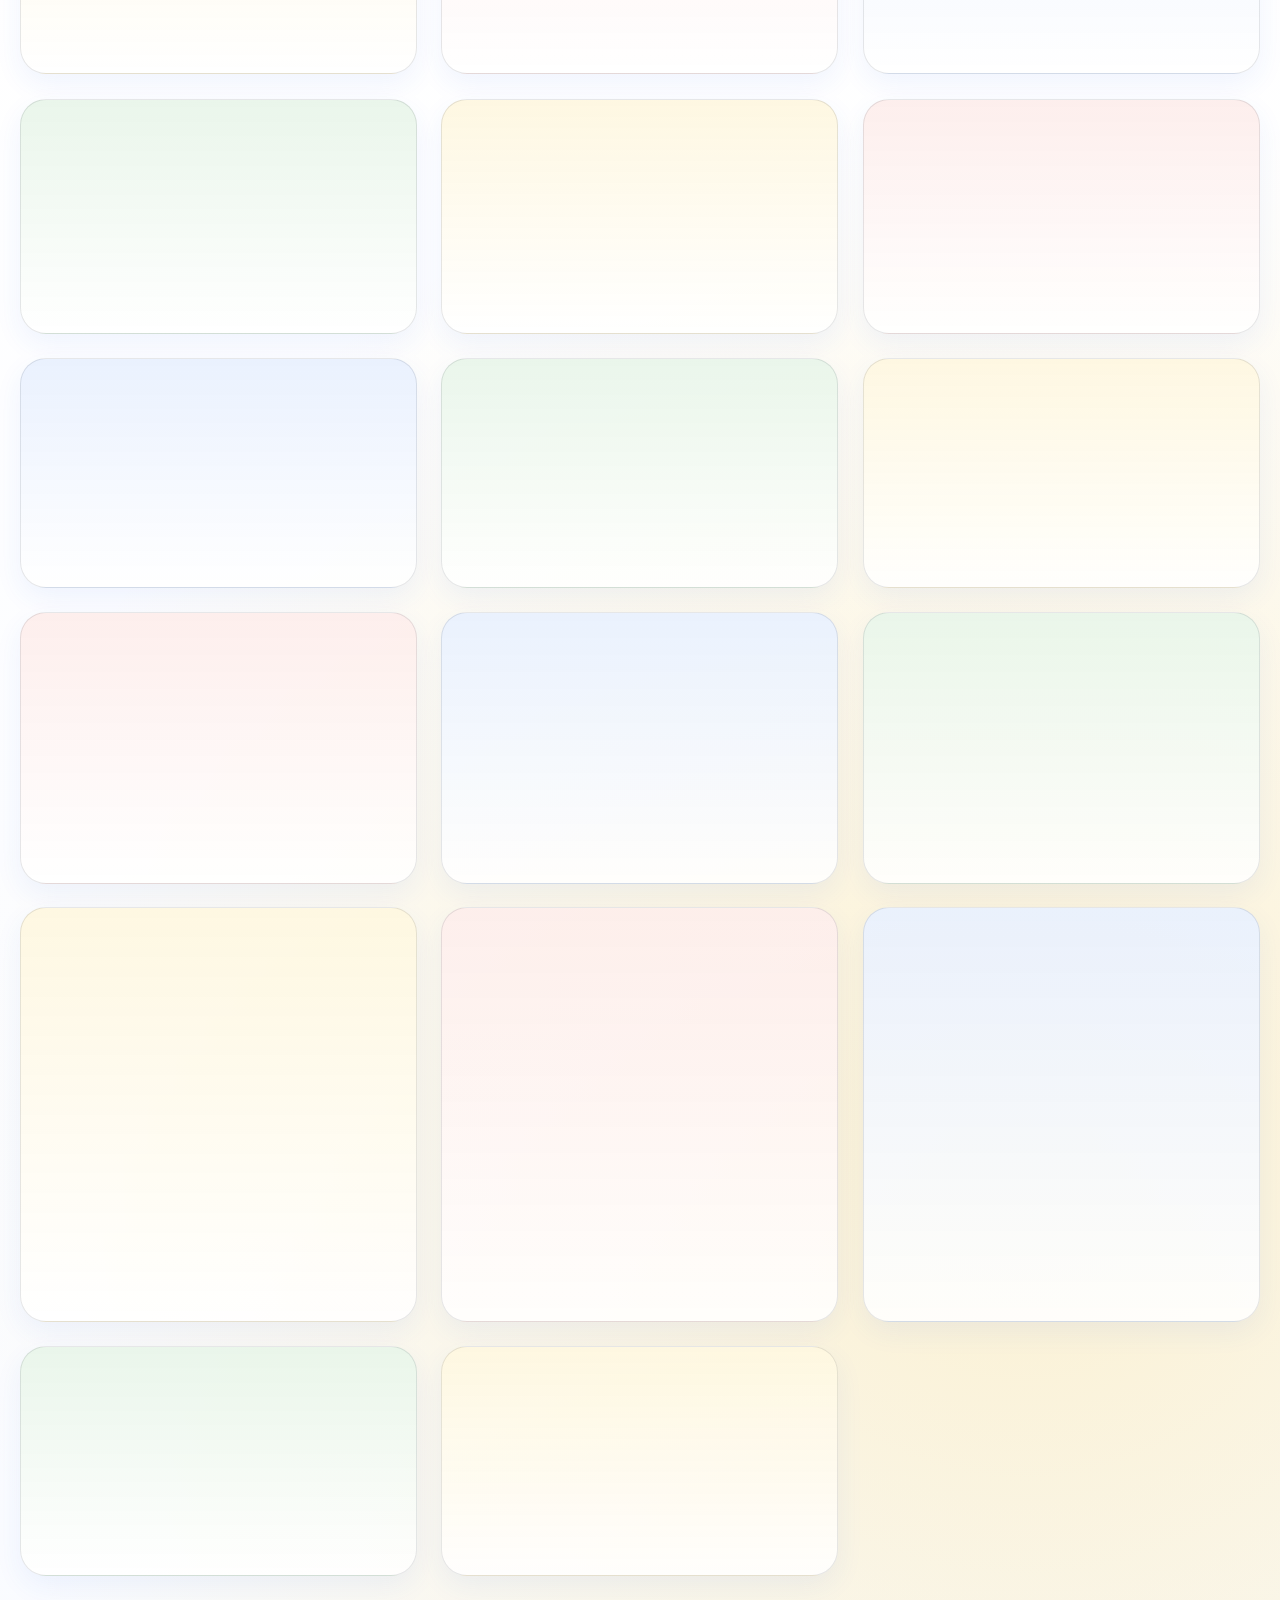
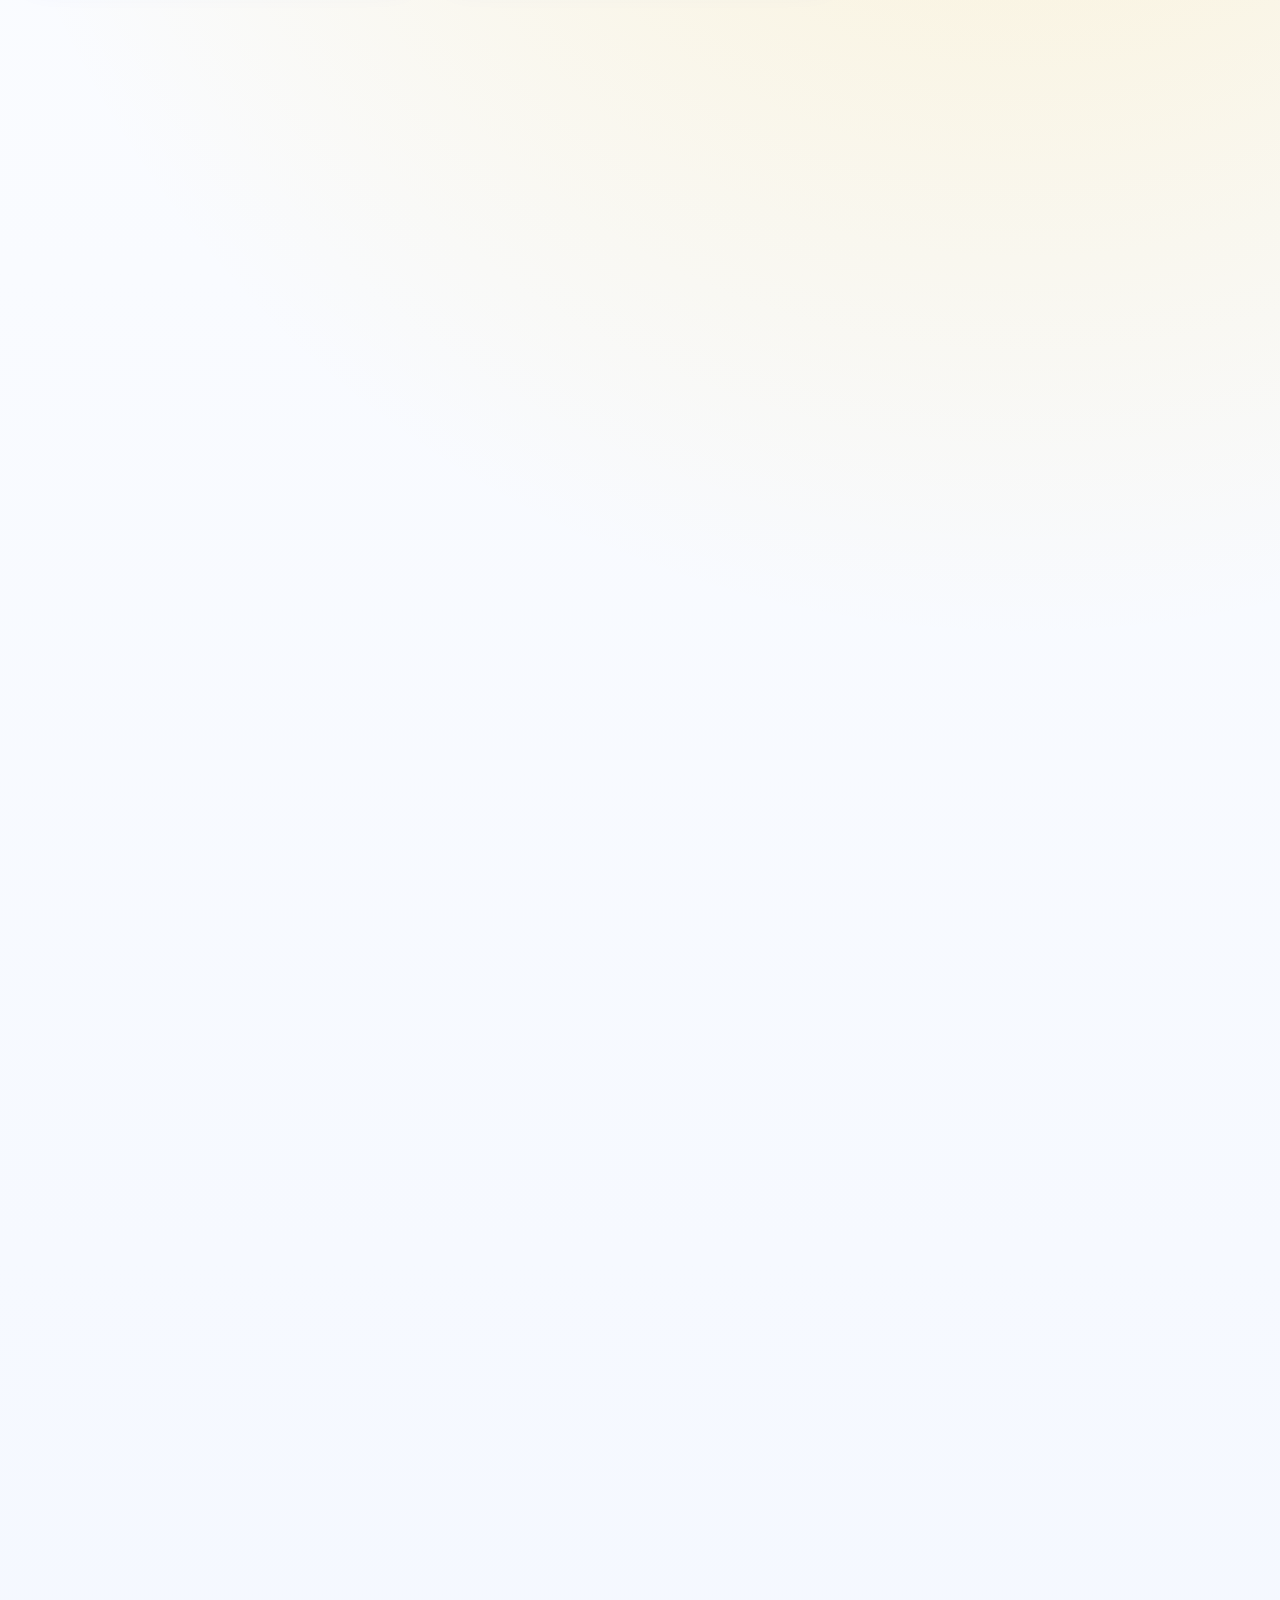
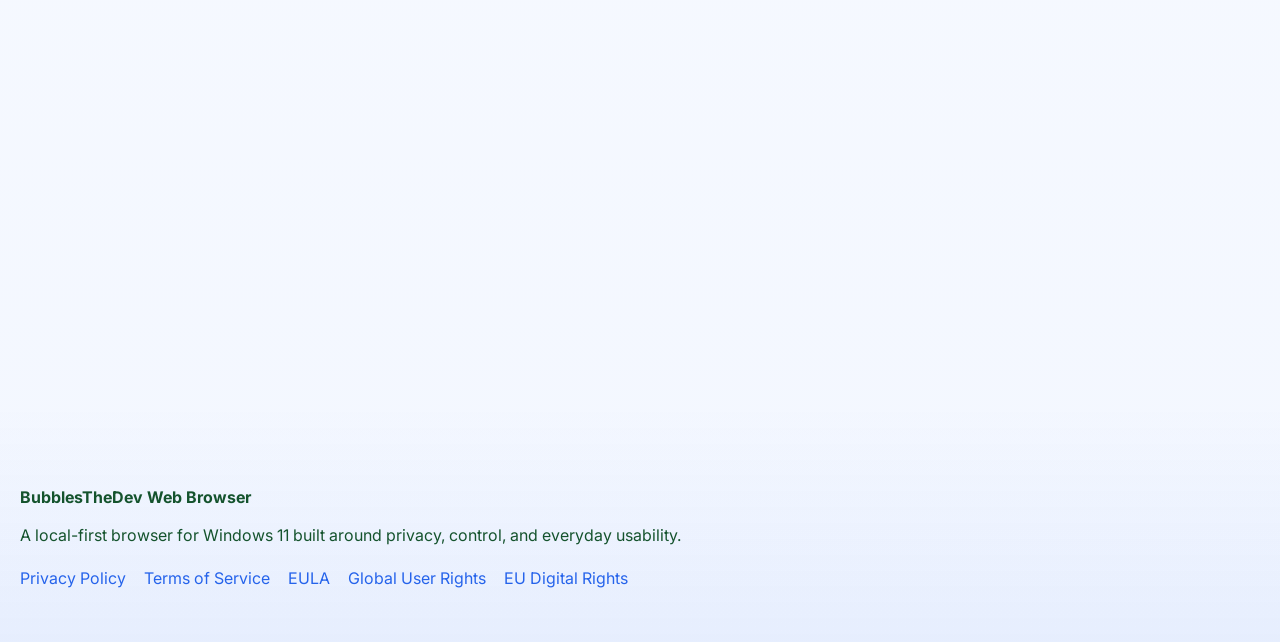
==== commit 56afd5ed: "Update index.html Signed-off-by: Jeff | BubblesTheDev <152947339+KernFerm@users.noreply.github.com>" ====
--- a/index.html
+++ b/index.html
@@ -608,7 +608,7 @@
     <div>
 
       <div class="badge">
-        Windows 11 &bull; Version 1.5.10 &bull; Privacy First
+        Windows 11 &bull; Version 1.5.20 &bull; Privacy First
       </div>
 
       <h1>
@@ -632,7 +632,7 @@
 
       <div class="hero-buttons">
         <a class="btn btn-primary" href="#download">
-          Download v1.5.10 for Windows 11
+          Download v1.5.20 for Windows 11
         </a>
 
         <a class="btn btn-secondary" href="https://github.com/KernFerm/BubblesTheDev-WebBrowser">
@@ -1072,7 +1072,7 @@
       <div class="download-actions">
 
         <a class="btn btn-primary" href="https://github.com/KernFerm/BubblesTheDev-WebBrowser/releases/latest">
-          Download v1.5.10
+          Download v1.5.20
         </a>
 
         <a class="btn btn-secondary" href="https://github.com/KernFerm/BubblesTheDev-WebBrowser">
@@ -1082,7 +1082,7 @@
       </div>
 
       <p class="download-meta">
-        Installer: <strong>BubblesTheDev Web Browser_Installer_1.5.10.exe</strong> &bull; Platform: <strong>Windows 11 x64</strong>
+        Installer: <strong>BubblesTheDev Web Browser_Installer_1.5.20.exe</strong> &bull; Platform: <strong>Windows 11 x64</strong>
       </p>
 
       <div class="download-notice">
